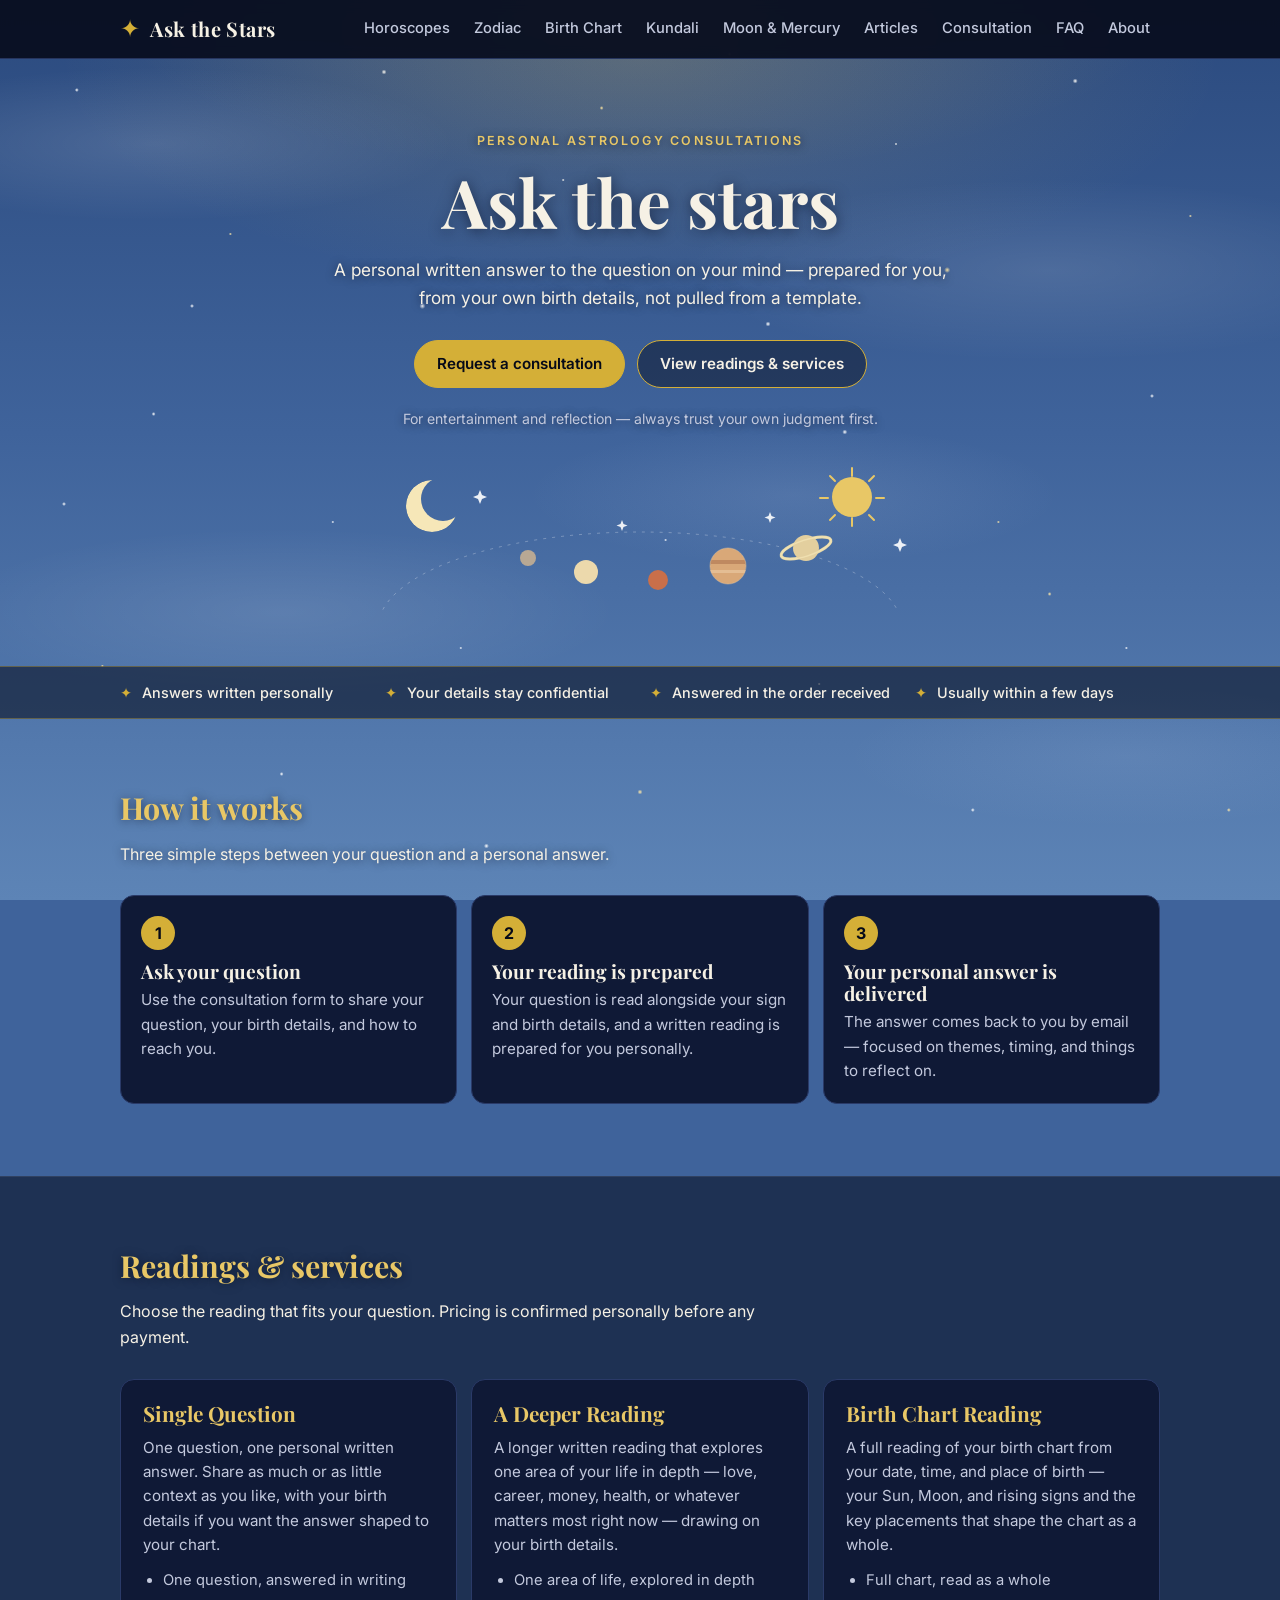
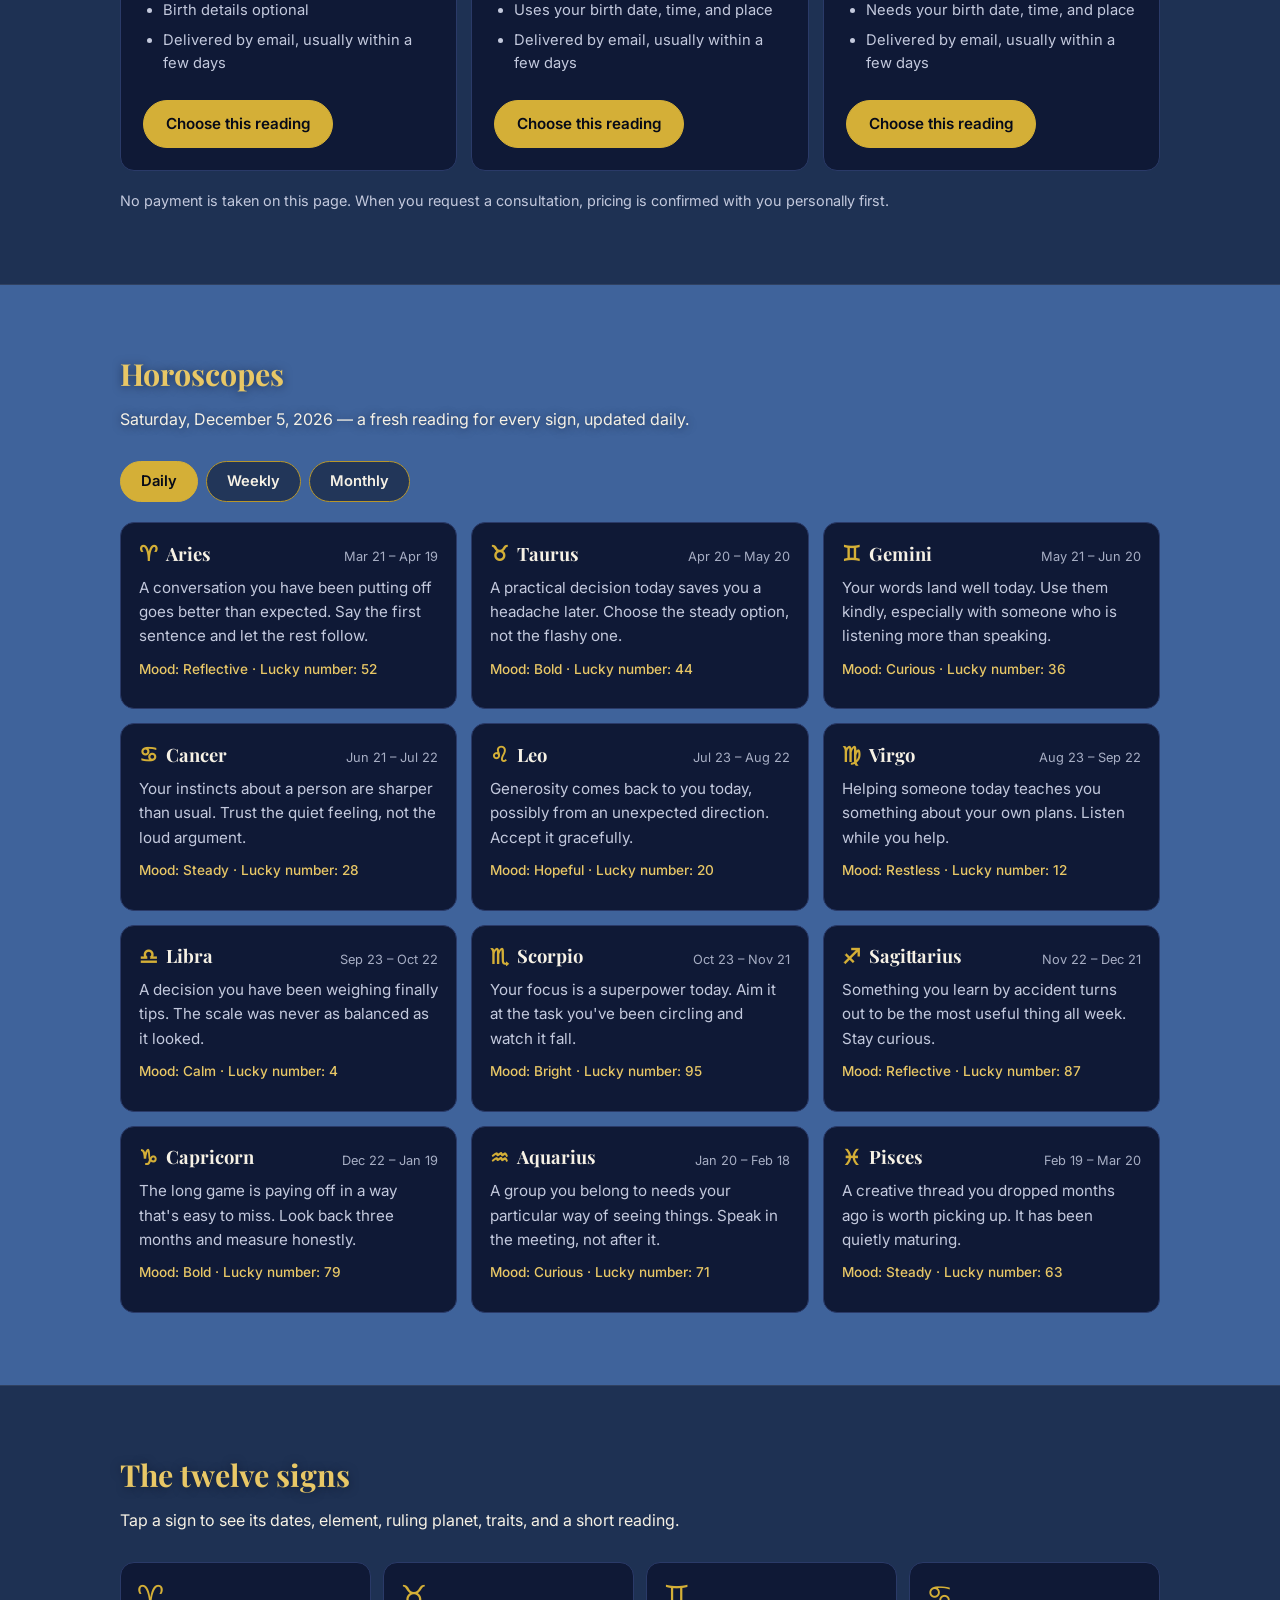
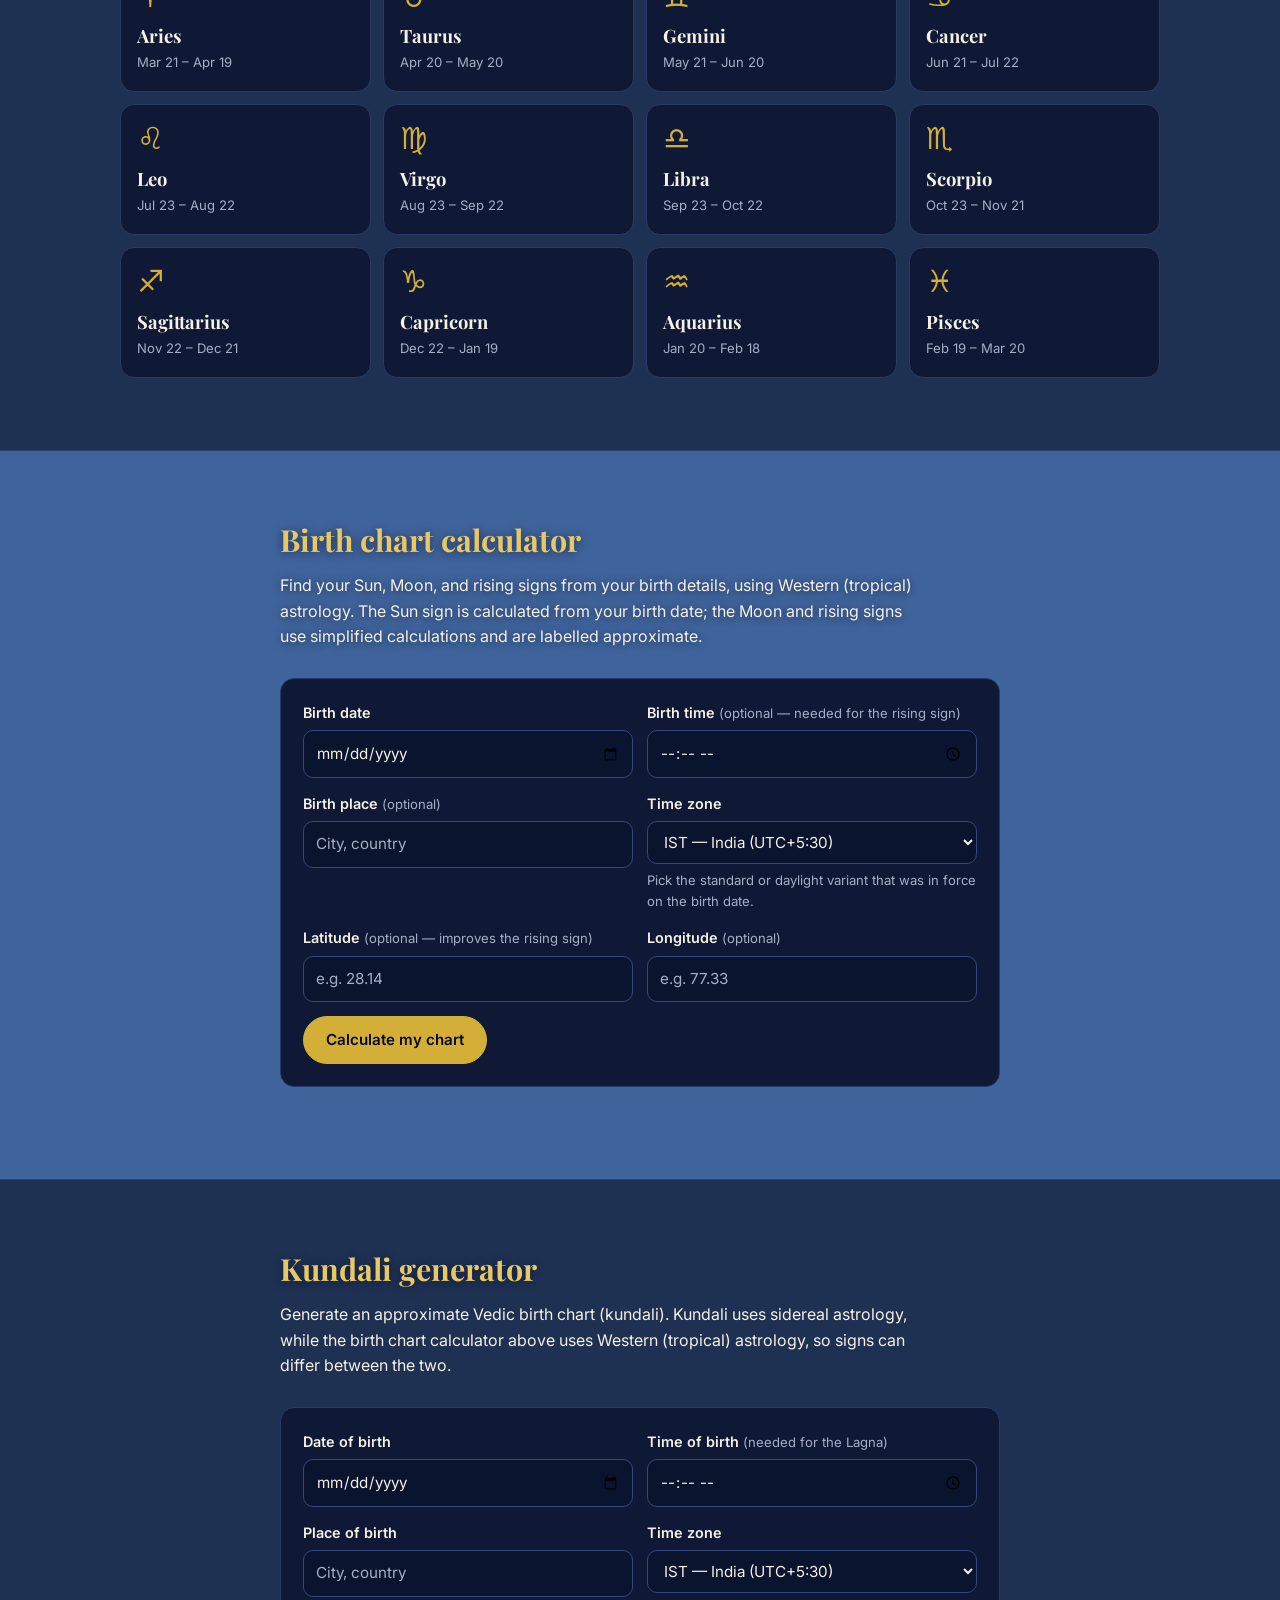
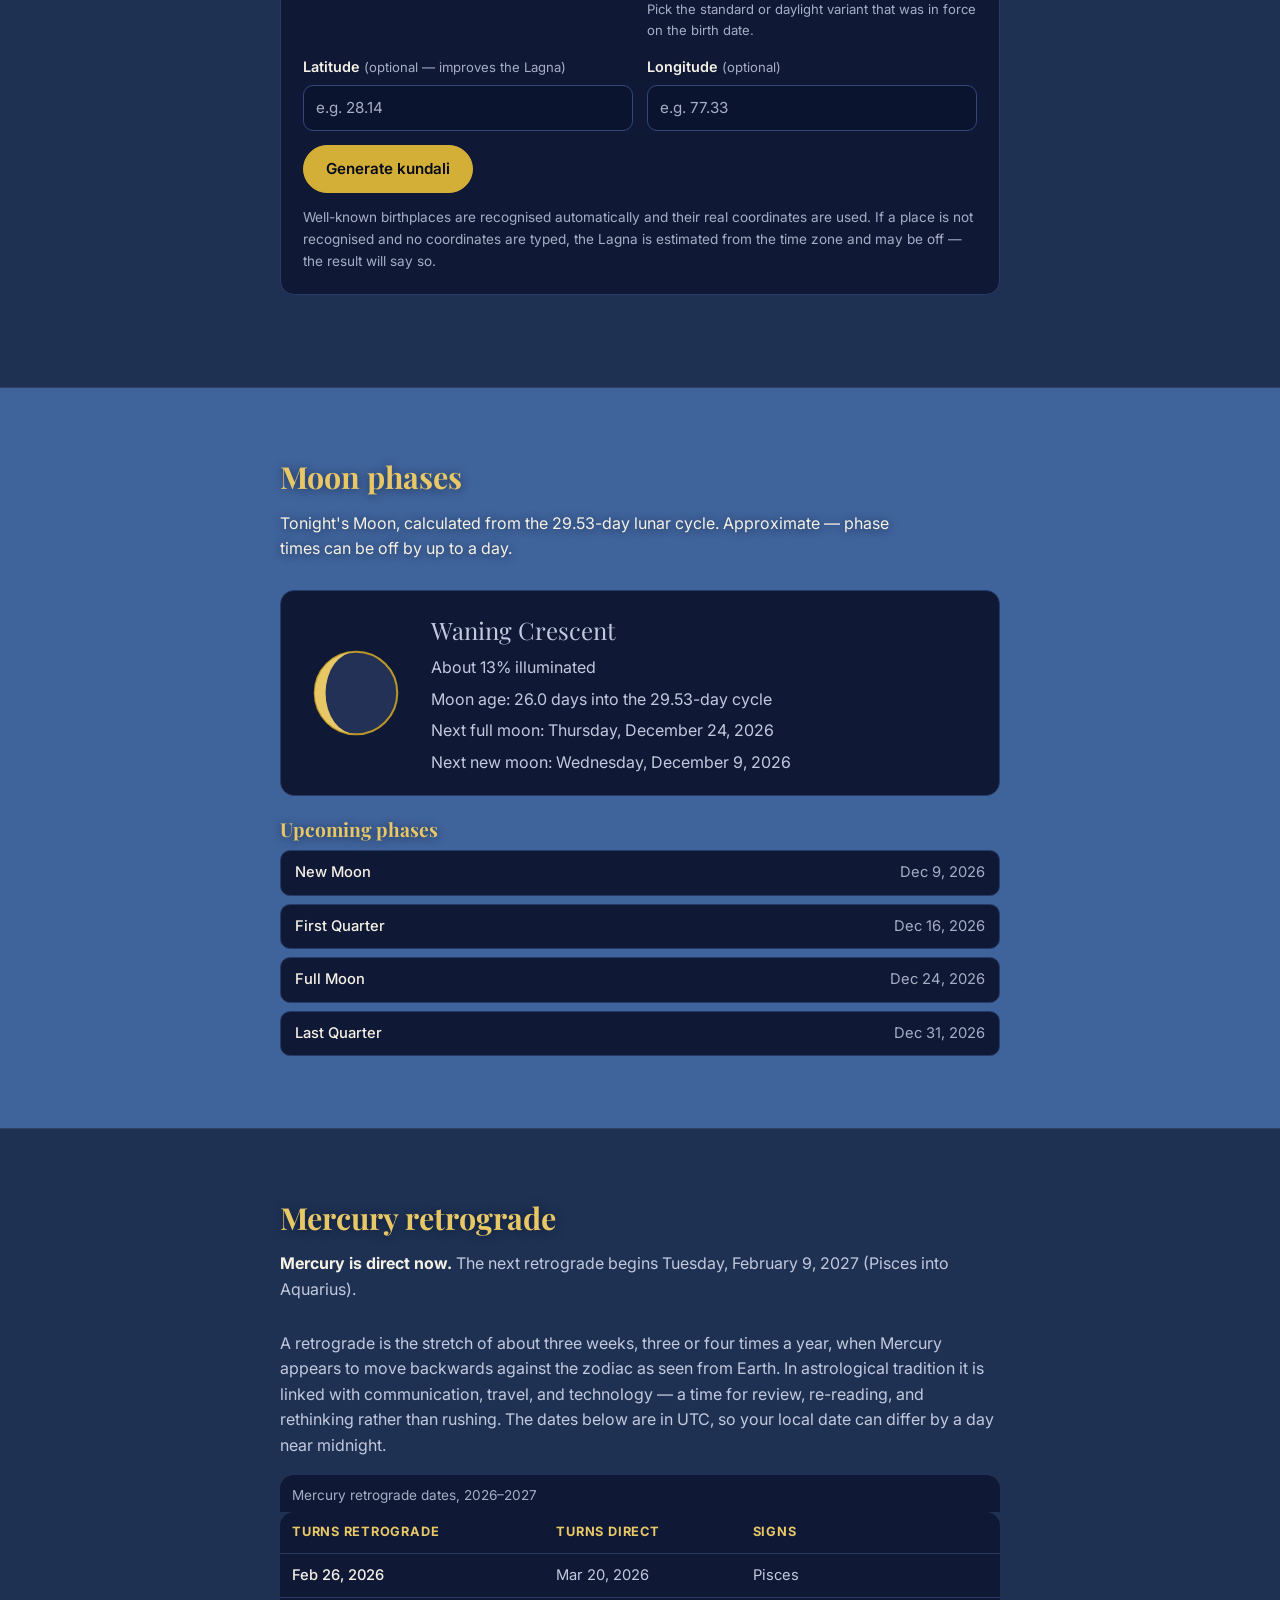
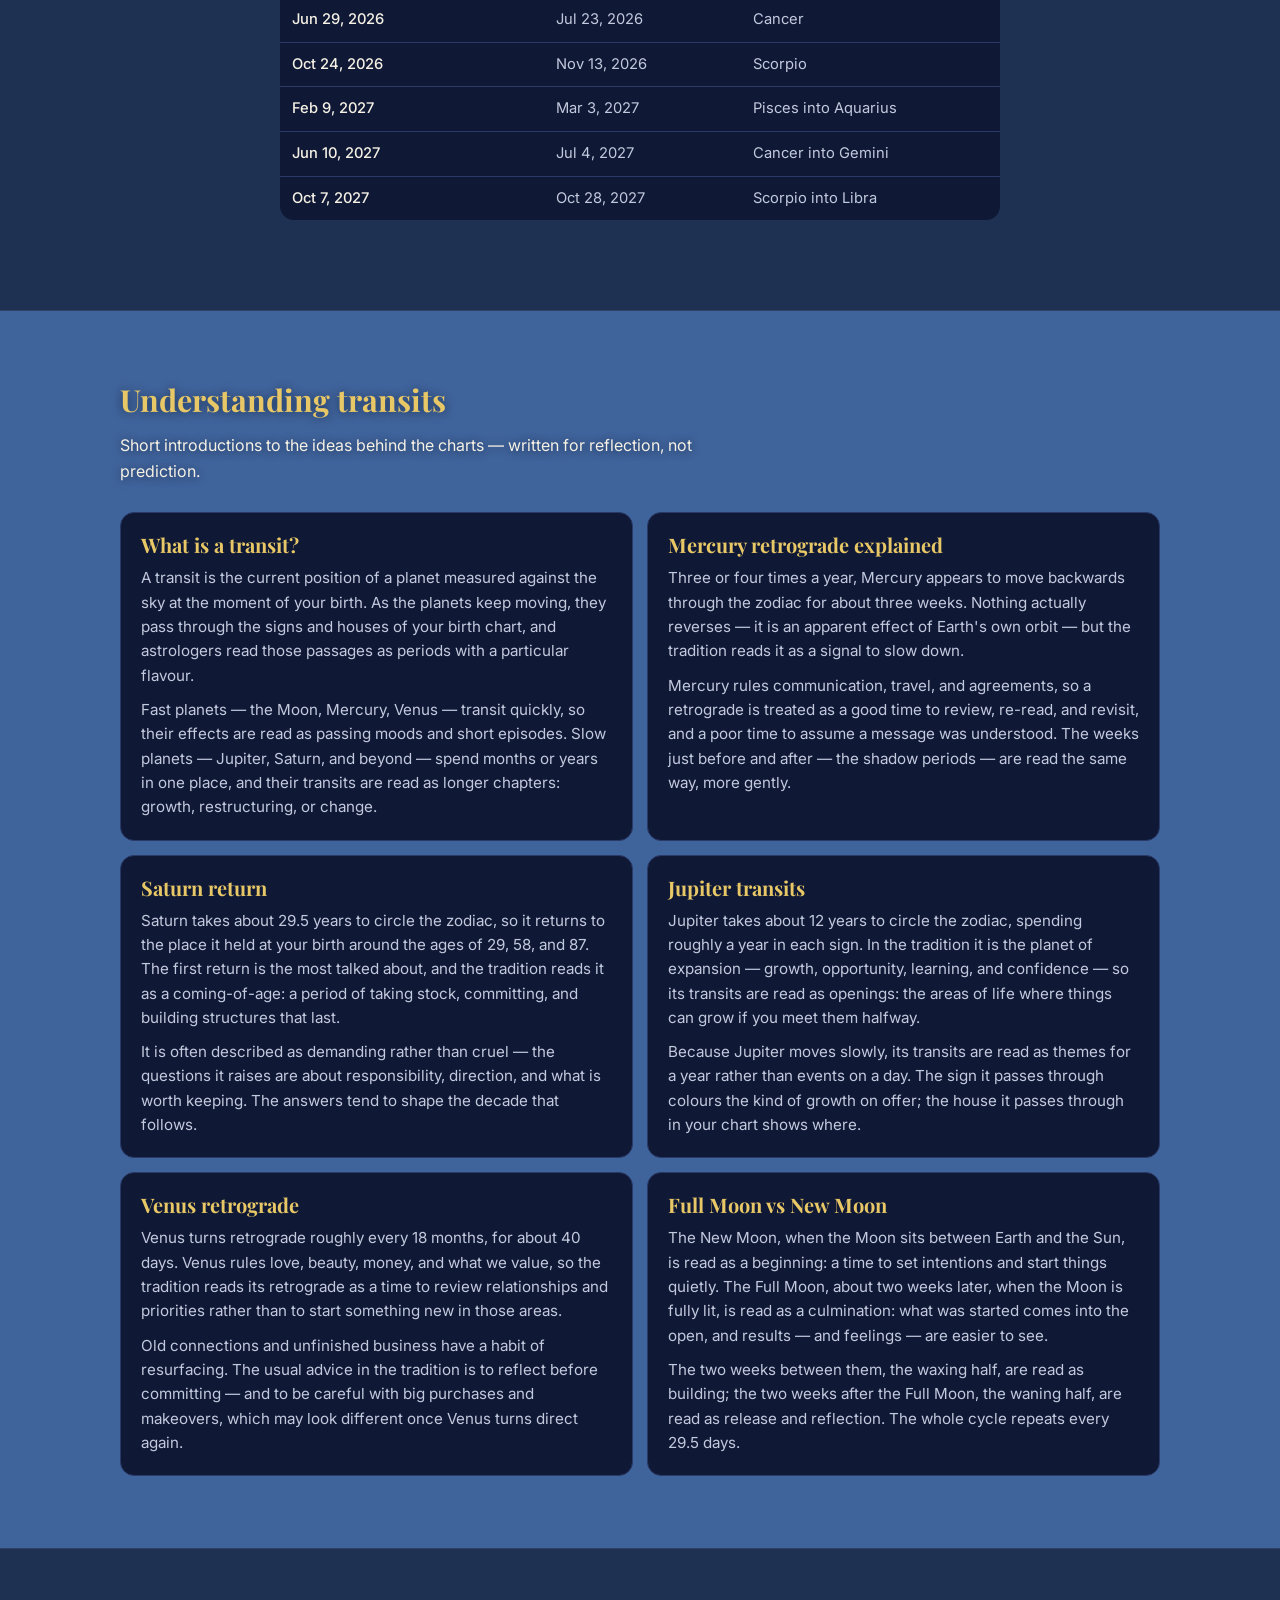
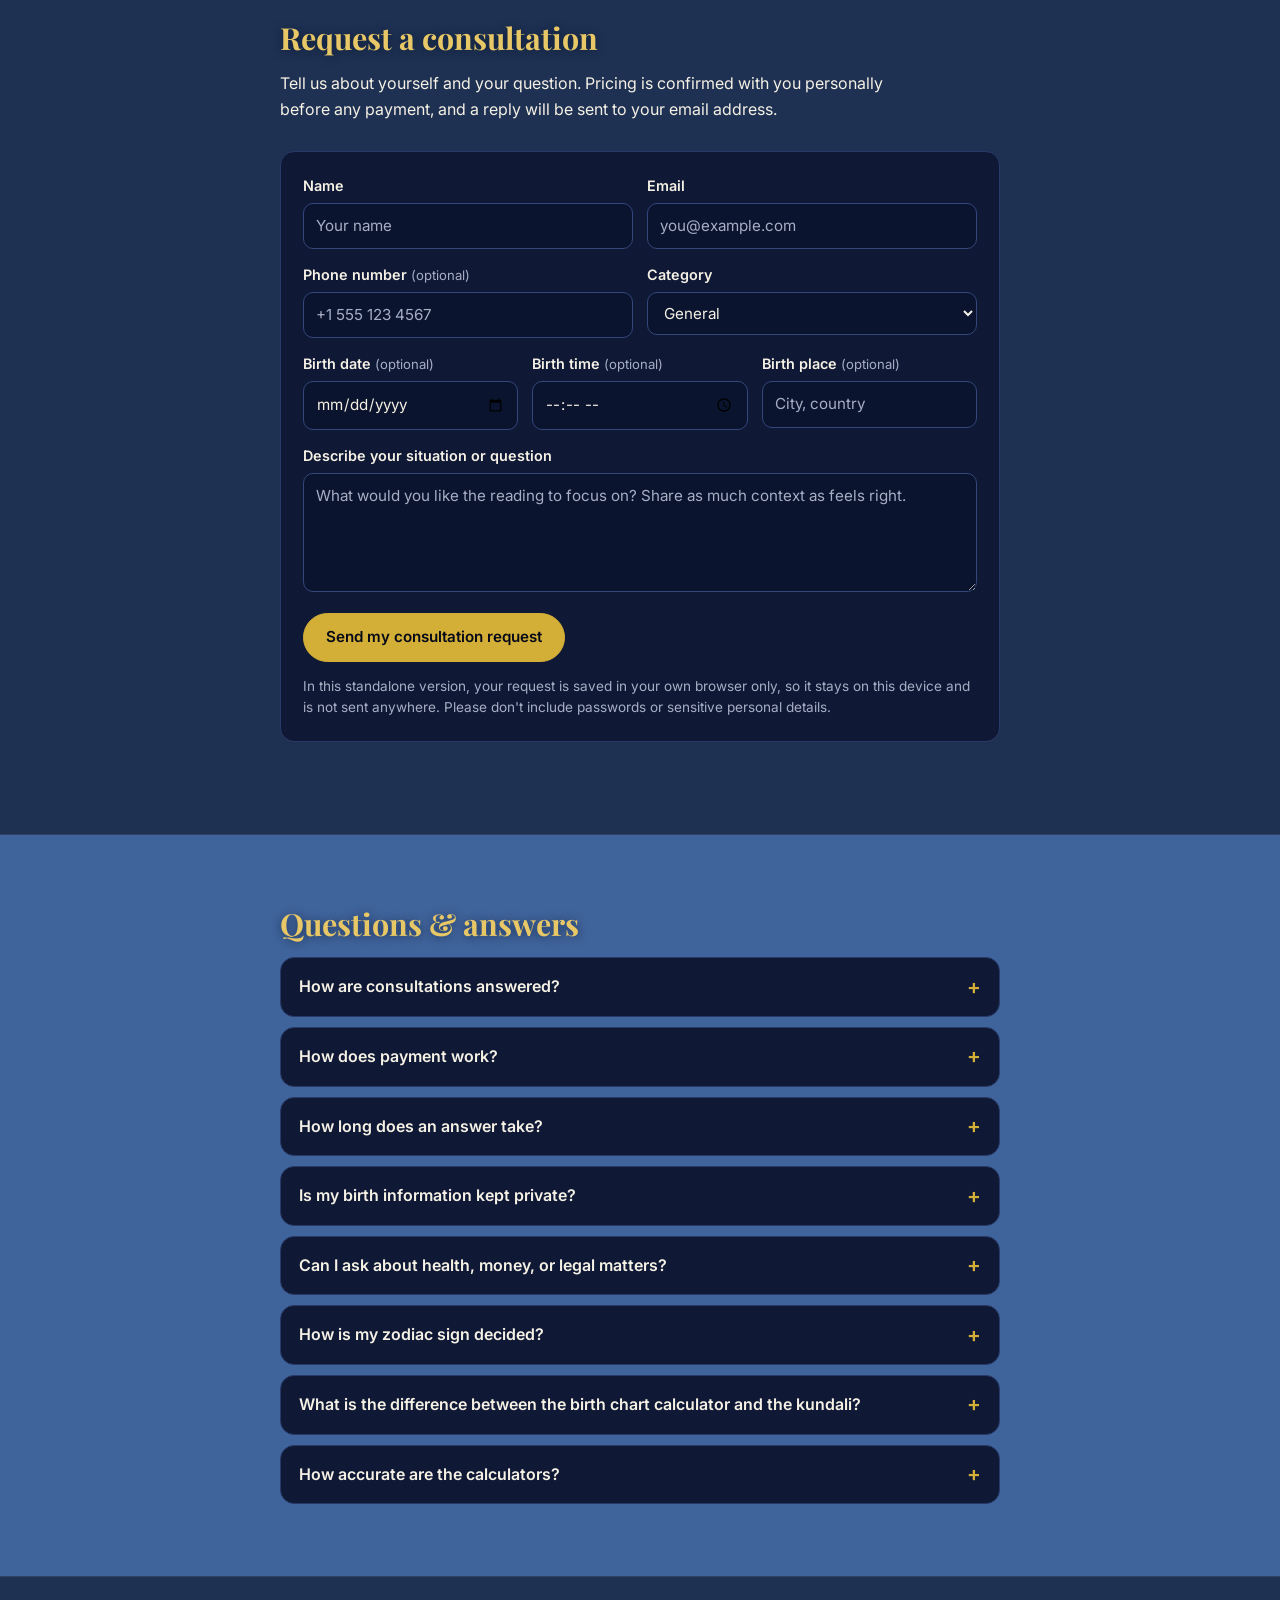
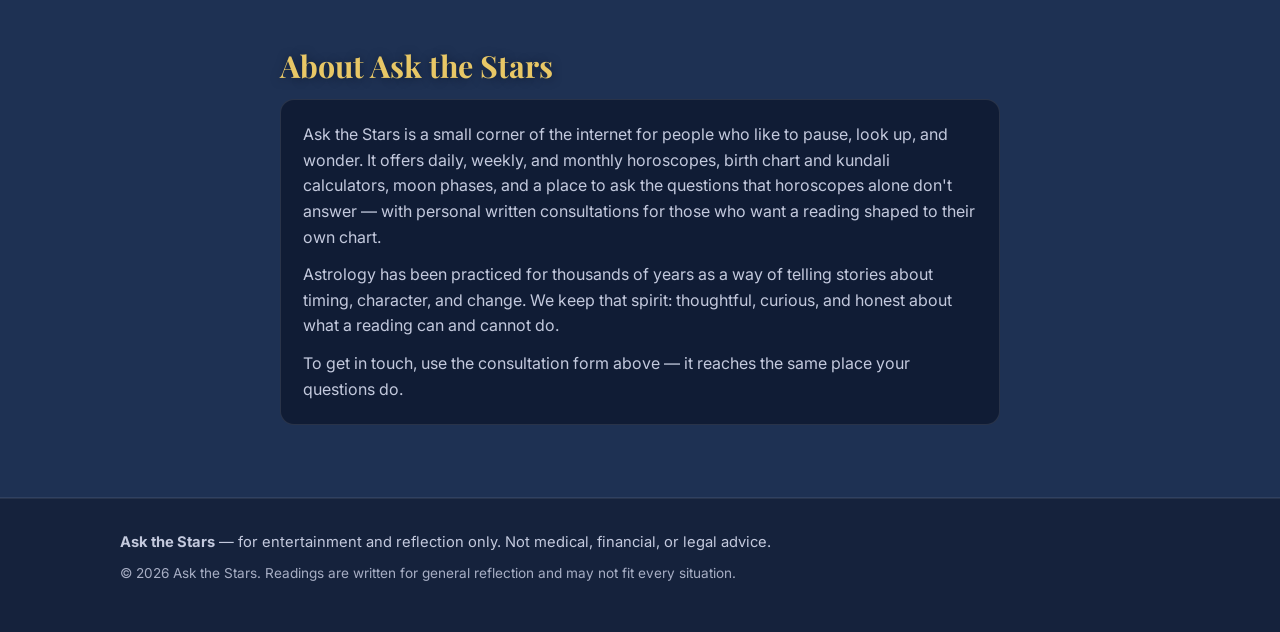
==== index.html @ 07bbab4f "Show planets and moon in the hero design" ====
<!DOCTYPE html>
<html lang="en">
<head>
  <meta charset="UTF-8" />
  <meta name="viewport" content="width=device-width, initial-scale=1.0" />
  <meta name="description" content="Ask the Stars — personal astrology consultations, daily, weekly and monthly horoscopes, birth chart and kundali calculators, moon phases, and Mercury retrograde dates." />
  <title>Ask the Stars — Personal Astrology Consultations &amp; Horoscopes</title>
  <link rel="preconnect" href="https://fonts.googleapis.com" />
  <link rel="preconnect" href="https://fonts.gstatic.com" crossorigin />
  <link href="https://fonts.googleapis.com/css2?family=Playfair+Display:wght@600;700&family=Inter:wght@400;500;600&display=swap" rel="stylesheet" />
  <link rel="stylesheet" href="styles.css" />
</head>
<body>
  <a class="skip-link" href="#main">Skip to content</a>

  <header class="site-header">
    <div class="container header-inner">
      <a class="brand" href="#top" aria-label="Ask the Stars home">
        <span class="brand-mark" aria-hidden="true">&#10022;</span>
        <span class="brand-name">Ask the Stars</span>
      </a>
      <nav class="site-nav" aria-label="Main navigation">
        <a href="#horoscope">Horoscopes</a>
        <a href="#zodiac">Zodiac</a>
        <a href="#calculator">Birth Chart</a>
        <a href="#kundali">Kundali</a>
        <a href="#moon">Moon &amp; Mercury</a>
        <a href="#articles">Articles</a>
        <a href="#ask">Consultation</a>
        <a href="#faq">FAQ</a>
        <a href="#about">About</a>
      </nav>
    </div>
  </header>

  <main id="main">
    <!-- Hero -->
    <section class="hero" id="top">
      <div class="container hero-inner">
        <p class="hero-eyebrow">Personal astrology consultations</p>
        <h1>Ask the stars</h1>
        <p class="hero-lede">
          A personal written answer to the question on your mind — prepared for
          you, from your own birth details, not pulled from a template.
        </p>
        <div class="hero-actions">
          <a class="button button-gold" href="#ask">Request a consultation</a>
          <a class="button button-outline" href="#services">View readings &amp; services</a>
        </div>
        <p class="hero-note">For entertainment and reflection — always trust your own judgment first.</p>
        <svg class="celestial-art" viewBox="0 0 560 150" aria-hidden="true" focusable="false">
          <defs>
            <mask id="moon-mask">
              <circle cx="72" cy="46" r="26" fill="#ffffff" />
              <circle cx="83" cy="39" r="22" fill="#000000" />
            </mask>
            <clipPath id="jup-clip">
              <circle cx="368" cy="106" r="18" />
            </clipPath>
          </defs>
          <ellipse cx="280" cy="168" rx="262" ry="96" fill="none" stroke="rgba(255,255,255,0.28)" stroke-width="1" stroke-dasharray="3 6" />
          <circle cx="72" cy="46" r="26" fill="#f6e7b8" mask="url(#moon-mask)" />
          <g stroke="#e8c766" stroke-width="2" stroke-linecap="round">
            <line x1="492" y1="8" x2="492" y2="16" />
            <line x1="492" y1="58" x2="492" y2="66" />
            <line x1="460" y1="38" x2="468" y2="38" />
            <line x1="516" y1="38" x2="524" y2="38" />
            <line x1="470" y1="16" x2="475" y2="21" />
            <line x1="509" y1="55" x2="514" y2="60" />
            <line x1="514" y1="16" x2="509" y2="21" />
            <line x1="475" y1="55" x2="470" y2="60" />
          </g>
          <circle cx="492" cy="37" r="20" fill="#e8c766" />
          <circle cx="168" cy="98" r="8" fill="#b8a894" />
          <circle cx="226" cy="112" r="12" fill="#ecd9ac" />
          <circle cx="298" cy="120" r="10" fill="#c96f4a" />
          <g clip-path="url(#jup-clip)">
            <circle cx="368" cy="106" r="18" fill="#d9a878" />
            <rect x="350" y="100" width="36" height="4" fill="#b9835a" opacity="0.8" />
            <rect x="350" y="110" width="36" height="3" fill="#e8c49a" opacity="0.8" />
          </g>
          <circle cx="368" cy="106" r="18" fill="none" stroke="#e8c49a" stroke-width="1" opacity="0.5" />
          <ellipse cx="446" cy="88" rx="26" ry="8" fill="none" stroke="#e8d9a8" stroke-width="3" transform="rotate(-18 446 88)" />
          <circle cx="446" cy="88" r="13" fill="#e3cf9e" />
          <ellipse cx="446" cy="88" rx="26" ry="8" fill="none" stroke="#f6e7b8" stroke-width="1.5" transform="rotate(-18 446 88)" opacity="0.7" />
          <g fill="#ffffff" opacity="0.9">
            <path d="M120 30 l2 5 5 2 -5 2 -2 5 -2 -5 -5 -2 5 -2 z" />
            <path d="M262 60 l1.5 4 4 1.5 -4 1.5 -1.5 4 -1.5 -4 -4 -1.5 4 -1.5 z" />
            <path d="M410 52 l1.5 4 4 1.5 -4 1.5 -1.5 4 -1.5 -4 -4 -1.5 4 -1.5 z" />
            <path d="M540 78 l2 5 5 2 -5 2 -2 5 -2 -5 -5 -2 5 -2 z" />
          </g>
        </svg>
      </div>
    </section>

    <!-- Trust strip -->
    <div class="trust-strip">
      <div class="container trust-strip-inner">
        <p><span class="trust-icon" aria-hidden="true">&#10022;</span> Answers written personally</p>
        <p><span class="trust-icon" aria-hidden="true">&#10022;</span> Your details stay confidential</p>
        <p><span class="trust-icon" aria-hidden="true">&#10022;</span> Answered in the order received</p>
        <p><span class="trust-icon" aria-hidden="true">&#10022;</span> Usually within a few days</p>
      </div>
    </div>

    <!-- How it works -->
    <section class="section" id="how" aria-labelledby="how-heading">
      <div class="container">
        <h2 id="how-heading">How it works</h2>
        <p class="section-intro">Three simple steps between your question and a personal answer.</p>
        <ol class="steps">
          <li class="step-card">
            <span class="step-number" aria-hidden="true">1</span>
            <h3>Ask your question</h3>
            <p>Use the consultation form to share your question, your birth details, and how to reach you.</p>
          </li>
          <li class="step-card">
            <span class="step-number" aria-hidden="true">2</span>
            <h3>Your reading is prepared</h3>
            <p>Your question is read alongside your sign and birth details, and a written reading is prepared for you personally.</p>
          </li>
          <li class="step-card">
            <span class="step-number" aria-hidden="true">3</span>
            <h3>Your personal answer is delivered</h3>
            <p>The answer comes back to you by email — focused on themes, timing, and things to reflect on.</p>
          </li>
        </ol>
      </div>
    </section>

    <!-- Readings & services -->
    <section class="section section-alt" id="services" aria-labelledby="services-heading">
      <div class="container">
        <h2 id="services-heading">Readings &amp; services</h2>
        <p class="section-intro">Choose the reading that fits your question. Pricing is confirmed personally before any payment.</p>
        <div class="services-grid">
          <article class="service-card">
            <h3>Single Question</h3>
            <p>One question, one personal written answer. Share as much or as little context as you like, with your birth details if you want the answer shaped to your chart.</p>
            <ul>
              <li>One question, answered in writing</li>
              <li>Birth details optional</li>
              <li>Delivered by email, usually within a few days</li>
            </ul>
            <a class="button button-gold" href="#ask">Choose this reading</a>
          </article>
          <article class="service-card">
            <h3>A Deeper Reading</h3>
            <p>A longer written reading that explores one area of your life in depth — love, career, money, health, or whatever matters most right now — drawing on your birth details.</p>
            <ul>
              <li>One area of life, explored in depth</li>
              <li>Uses your birth date, time, and place</li>
              <li>Delivered by email, usually within a few days</li>
            </ul>
            <a class="button button-gold" href="#ask">Choose this reading</a>
          </article>
          <article class="service-card">
            <h3>Birth Chart Reading</h3>
            <p>A full reading of your birth chart from your date, time, and place of birth — your Sun, Moon, and rising signs and the key placements that shape the chart as a whole.</p>
            <ul>
              <li>Full chart, read as a whole</li>
              <li>Needs your birth date, time, and place</li>
              <li>Delivered by email, usually within a few days</li>
            </ul>
            <a class="button button-gold" href="#ask">Choose this reading</a>
          </article>
        </div>
        <p class="services-note">No payment is taken on this page. When you request a consultation, pricing is confirmed with you personally first.</p>
      </div>
    </section>

    <!-- Horoscopes -->
    <section class="section" id="horoscope" aria-labelledby="horoscope-heading">
      <div class="container">
        <h2 id="horoscope-heading">Horoscopes</h2>
        <p class="section-intro" id="horoscope-period-label">Today — a fresh reading for every sign, updated daily.</p>
        <div class="period-tabs" role="tablist" aria-label="Horoscope period">
          <button type="button" class="period-tab" role="tab" data-period="daily" aria-selected="true">Daily</button>
          <button type="button" class="period-tab" role="tab" data-period="weekly" aria-selected="false">Weekly</button>
          <button type="button" class="period-tab" role="tab" data-period="monthly" aria-selected="false">Monthly</button>
        </div>
        <div class="horoscope-grid" id="horoscope-grid">
          <!-- Rendered by app.js -->
        </div>
      </div>
    </section>

    <!-- Zodiac -->
    <section class="section section-alt" id="zodiac" aria-labelledby="zodiac-heading">
      <div class="container">
        <h2 id="zodiac-heading">The twelve signs</h2>
        <p class="section-intro">Tap a sign to see its dates, element, ruling planet, traits, and a short reading.</p>
        <div class="zodiac-grid" id="zodiac-grid">
          <!-- Rendered by app.js -->
        </div>
      </div>
    </section>

    <!-- Western birth chart calculator -->
    <section class="section" id="calculator" aria-labelledby="calculator-heading">
      <div class="container narrow">
        <h2 id="calculator-heading">Birth chart calculator</h2>
        <p class="section-intro">
          Find your Sun, Moon, and rising signs from your birth details, using
          Western (tropical) astrology. The Sun sign is calculated from your
          birth date; the Moon and rising signs use simplified calculations and
          are labelled approximate.
        </p>

        <form id="birth-chart-form" class="calc-form" novalidate>
          <div class="form-row">
            <div class="field">
              <label for="bc-date">Birth date</label>
              <input type="date" id="bc-date" name="birthdate" required />
              <p class="field-error" id="birth-chart-error" hidden>Please enter your birth date.</p>
            </div>
            <div class="field">
              <label for="bc-time">Birth time <span class="optional">(optional — needed for the rising sign)</span></label>
              <input type="time" id="bc-time" name="birthtime" />
            </div>
          </div>
          <div class="form-row">
            <div class="field">
              <label for="bc-place">Birth place <span class="optional">(optional)</span></label>
              <input type="text" id="bc-place" name="birthplace" autocomplete="off" placeholder="City, country" />
            </div>
            <div class="field">
              <label for="bc-timezone">Time zone</label>
              <select id="bc-timezone" name="timezone"></select>
              <p class="field-hint">Pick the standard or daylight variant that was in force on the birth date.</p>
            </div>
          </div>
          <div class="form-row">
            <div class="field">
              <label for="bc-lat">Latitude <span class="optional">(optional — improves the rising sign)</span></label>
              <input type="number" id="bc-lat" name="latitude" step="any" min="-90" max="90" placeholder="e.g. 28.14" />
            </div>
            <div class="field">
              <label for="bc-lon">Longitude <span class="optional">(optional)</span></label>
              <input type="number" id="bc-lon" name="longitude" step="any" min="-180" max="180" placeholder="e.g. 77.33" />
            </div>
          </div>
          <button class="button button-gold" type="submit">Calculate my chart</button>
        </form>

        <div id="birth-chart-result" hidden></div>
      </div>
    </section>

    <!-- Kundali generator -->
    <section class="section section-alt" id="kundali" aria-labelledby="kundali-heading">
      <div class="container narrow">
        <h2 id="kundali-heading">Kundali generator</h2>
        <p class="section-intro">
          Generate an approximate Vedic birth chart (kundali). Kundali uses
          sidereal astrology, while the birth chart calculator above uses
          Western (tropical) astrology, so signs can differ between the two.
        </p>

        <form id="kundali-form" class="calc-form" novalidate>
          <div class="form-row">
            <div class="field">
              <label for="kd-date">Date of birth</label>
              <input type="date" id="kd-date" name="birthdate" required />
              <p class="field-error" id="kundali-error" hidden>Please enter the date of birth.</p>
            </div>
            <div class="field">
              <label for="kd-time">Time of birth <span class="optional">(needed for the Lagna)</span></label>
              <input type="time" id="kd-time" name="birthtime" />
            </div>
          </div>
          <div class="form-row">
            <div class="field">
              <label for="kd-place">Place of birth</label>
              <input type="text" id="kd-place" name="birthplace" autocomplete="off" placeholder="City, country" />
            </div>
            <div class="field">
              <label for="kd-timezone">Time zone</label>
              <select id="kd-timezone" name="timezone"></select>
              <p class="field-hint">Pick the standard or daylight variant that was in force on the birth date.</p>
            </div>
          </div>
          <div class="form-row">
            <div class="field">
              <label for="kd-lat">Latitude <span class="optional">(optional — improves the Lagna)</span></label>
              <input type="number" id="kd-lat" name="latitude" step="any" min="-90" max="90" placeholder="e.g. 28.14" />
            </div>
            <div class="field">
              <label for="kd-lon">Longitude <span class="optional">(optional)</span></label>
              <input type="number" id="kd-lon" name="longitude" step="any" min="-180" max="180" placeholder="e.g. 77.33" />
            </div>
          </div>
          <button class="button button-gold" type="submit">Generate kundali</button>
          <p class="form-note">
            Well-known birthplaces are recognised automatically and their real
            coordinates are used. If a place is not recognised and no
            coordinates are typed, the Lagna is estimated from the time zone
            and may be off — the result will say so.
          </p>
        </form>

        <div id="kundali-result" hidden></div>
      </div>
    </section>

    <!-- Moon phases -->
    <section class="section" id="moon" aria-labelledby="moon-heading">
      <div class="container narrow">
        <h2 id="moon-heading">Moon phases</h2>
        <p class="section-intro">Tonight's Moon, calculated from the 29.53-day lunar cycle. Approximate — phase times can be off by up to a day.</p>
        <div class="moon-panel">
          <div class="moon-visual" id="moon-visual" aria-hidden="true"></div>
          <div class="moon-details">
            <p class="moon-phase-name" id="moon-phase-name">—</p>
            <p id="moon-illumination">—</p>
            <p id="moon-age">—</p>
            <p id="moon-next-full">—</p>
            <p id="moon-next-new">—</p>
          </div>
        </div>
        <h3>Upcoming phases</h3>
        <ul class="moon-upcoming" id="moon-upcoming"></ul>
      </div>
    </section>

    <!-- Mercury retrograde -->
    <section class="section section-alt" id="mercury" aria-labelledby="mercury-heading">
      <div class="container narrow">
        <h2 id="mercury-heading">Mercury retrograde</h2>
        <p class="section-intro" id="mercury-status">Checking Mercury's current status…</p>
        <p>
          A retrograde is the stretch of about three weeks, three or four times
          a year, when Mercury appears to move backwards against the zodiac as
          seen from Earth. In astrological tradition it is linked with
          communication, travel, and technology — a time for review, re-reading,
          and rethinking rather than rushing. The dates below are in UTC, so
          your local date can differ by a day near midnight.
        </p>
        <div class="table-scroll">
          <table class="chart-table">
            <caption>Mercury retrograde dates, 2026–2027</caption>
            <thead><tr><th>Turns retrograde</th><th>Turns direct</th><th>Signs</th></tr></thead>
            <tbody id="mercury-table-body"></tbody>
          </table>
        </div>
      </div>
    </section>

    <!-- Transit articles -->
    <section class="section" id="articles" aria-labelledby="articles-heading">
      <div class="container">
        <h2 id="articles-heading">Understanding transits</h2>
        <p class="section-intro">Short introductions to the ideas behind the charts — written for reflection, not prediction.</p>
        <div class="articles-grid">
          <article class="article-card">
            <h3>What is a transit?</h3>
            <p>A transit is the current position of a planet measured against the sky at the moment of your birth. As the planets keep moving, they pass through the signs and houses of your birth chart, and astrologers read those passages as periods with a particular flavour.</p>
            <p>Fast planets — the Moon, Mercury, Venus — transit quickly, so their effects are read as passing moods and short episodes. Slow planets — Jupiter, Saturn, and beyond — spend months or years in one place, and their transits are read as longer chapters: growth, restructuring, or change.</p>
          </article>
          <article class="article-card">
            <h3>Mercury retrograde explained</h3>
            <p>Three or four times a year, Mercury appears to move backwards through the zodiac for about three weeks. Nothing actually reverses — it is an apparent effect of Earth's own orbit — but the tradition reads it as a signal to slow down.</p>
            <p>Mercury rules communication, travel, and agreements, so a retrograde is treated as a good time to review, re-read, and revisit, and a poor time to assume a message was understood. The weeks just before and after — the shadow periods — are read the same way, more gently.</p>
          </article>
          <article class="article-card">
            <h3>Saturn return</h3>
            <p>Saturn takes about 29.5 years to circle the zodiac, so it returns to the place it held at your birth around the ages of 29, 58, and 87. The first return is the most talked about, and the tradition reads it as a coming-of-age: a period of taking stock, committing, and building structures that last.</p>
            <p>It is often described as demanding rather than cruel — the questions it raises are about responsibility, direction, and what is worth keeping. The answers tend to shape the decade that follows.</p>
          </article>
          <article class="article-card">
            <h3>Jupiter transits</h3>
            <p>Jupiter takes about 12 years to circle the zodiac, spending roughly a year in each sign. In the tradition it is the planet of expansion — growth, opportunity, learning, and confidence — so its transits are read as openings: the areas of life where things can grow if you meet them halfway.</p>
            <p>Because Jupiter moves slowly, its transits are read as themes for a year rather than events on a day. The sign it passes through colours the kind of growth on offer; the house it passes through in your chart shows where.</p>
          </article>
          <article class="article-card">
            <h3>Venus retrograde</h3>
            <p>Venus turns retrograde roughly every 18 months, for about 40 days. Venus rules love, beauty, money, and what we value, so the tradition reads its retrograde as a time to review relationships and priorities rather than to start something new in those areas.</p>
            <p>Old connections and unfinished business have a habit of resurfacing. The usual advice in the tradition is to reflect before committing — and to be careful with big purchases and makeovers, which may look different once Venus turns direct again.</p>
          </article>
          <article class="article-card">
            <h3>Full Moon vs New Moon</h3>
            <p>The New Moon, when the Moon sits between Earth and the Sun, is read as a beginning: a time to set intentions and start things quietly. The Full Moon, about two weeks later, when the Moon is fully lit, is read as a culmination: what was started comes into the open, and results — and feelings — are easier to see.</p>
            <p>The two weeks between them, the waxing half, are read as building; the two weeks after the Full Moon, the waning half, are read as release and reflection. The whole cycle repeats every 29.5 days.</p>
          </article>
        </div>
      </div>
    </section>

    <!-- Request a consultation -->
    <section class="section section-alt" id="ask" aria-labelledby="ask-heading">
      <div class="container narrow">
        <h2 id="ask-heading">Request a consultation</h2>
        <p class="section-intro">
          Tell us about yourself and your question. Pricing is confirmed with
          you personally before any payment, and a reply will be sent to your
          email address.
        </p>

        <form id="question-form" novalidate>
          <div class="form-row">
            <div class="field">
              <label for="q-name">Name</label>
              <input type="text" id="q-name" name="name" autocomplete="name" placeholder="Your name" required />
              <p class="field-error" id="name-error" hidden>Please enter your name.</p>
            </div>
            <div class="field">
              <label for="q-email">Email</label>
              <input type="email" id="q-email" name="email" autocomplete="email" placeholder="you@example.com" required />
              <p class="field-error" id="email-error" hidden>Please enter a valid email address.</p>
            </div>
          </div>

          <div class="form-row">
            <div class="field">
              <label for="q-phone">Phone number <span class="optional">(optional)</span></label>
              <input type="tel" id="q-phone" name="phone" autocomplete="tel" placeholder="+1 555 123 4567" />
              <p class="field-error" id="phone-error" hidden>Please enter a valid phone number (digits, spaces, + and dashes only).</p>
            </div>
            <div class="field">
              <label for="q-category">Category</label>
              <select id="q-category" name="category">
                <option value="general" selected>General</option>
                <option value="love">Love</option>
                <option value="career">Career</option>
                <option value="money">Money</option>
                <option value="health">Health</option>
              </select>
            </div>
          </div>

          <div class="form-row">
            <div class="field">
              <label for="q-birthdate">Birth date <span class="optional">(optional)</span></label>
              <input type="date" id="q-birthdate" name="birthdate" />
            </div>
            <div class="field">
              <label for="q-birthtime">Birth time <span class="optional">(optional)</span></label>
              <input type="time" id="q-birthtime" name="birthtime" />
            </div>
            <div class="field">
              <label for="q-birthplace">Birth place <span class="optional">(optional)</span></label>
              <input type="text" id="q-birthplace" name="birthplace" autocomplete="off" placeholder="City, country" />
            </div>
          </div>

          <div class="field">
            <label for="q-question">Describe your situation or question</label>
            <textarea id="q-question" name="question" rows="4" required
              placeholder="What would you like the reading to focus on? Share as much context as feels right."></textarea>
            <p class="field-error" id="question-error" hidden>Please describe your situation or question.</p>
          </div>

          <button class="button button-gold" type="submit">Send my consultation request</button>
          <p class="form-note">
            In this standalone version, your request is saved in your own browser only,
            so it stays on this device and is not sent anywhere. Please don't include
            passwords or sensitive personal details.
          </p>
        </form>

        <div class="confirmation" id="confirmation" hidden role="status">
          <p><strong>Your consultation request has been received.</strong> <span id="confirmation-ref"></span></p>
          <p>A reply will be sent to <span id="confirmation-email"></span> — pricing is confirmed with you personally first, and answers usually arrive within a few days.</p>
        </div>

        <div class="my-questions" id="my-questions" hidden>
          <h3>Your questions on this device</h3>
          <ul id="my-questions-list"></ul>
          <button class="button button-text" type="button" id="clear-questions">Clear my saved questions</button>
        </div>
      </div>
    </section>

    <!-- FAQ -->
    <section class="section" id="faq" aria-labelledby="faq-heading">
      <div class="container narrow">
        <h2 id="faq-heading">Questions &amp; answers</h2>
        <div class="faq-list">
          <details class="faq-item">
            <summary>How are consultations answered?</summary>
            <p>
              Each request is read alongside the asker's sign and birth details, when shared,
              and answered with a short written reading. Answers focus on themes, timing,
              and things to reflect on — not predictions set in stone.
            </p>
          </details>
          <details class="faq-item">
            <summary>How does payment work?</summary>
            <p>
              Pricing is confirmed with you personally before any payment. No payment is
              taken on this page — when you request a consultation, you will hear back
              with the price for the reading you chose before anything is charged.
            </p>
          </details>
          <details class="faq-item">
            <summary>How long does an answer take?</summary>
            <p>
              Requests are answered in the order they arrive, usually within a few days.
              Complex questions may take a little longer.
            </p>
          </details>
          <details class="faq-item">
            <summary>Is my birth information kept private?</summary>
            <p>
              In this standalone version, anything you enter stays in your own browser on
              your own device — it is not sent to a server. Only share what you're
              comfortable sharing.
            </p>
          </details>
          <details class="faq-item">
            <summary>Can I ask about health, money, or legal matters?</summary>
            <p>
              You can ask, but readings here are for entertainment and reflection only.
              They are not medical, financial, or legal advice. For decisions in those
              areas, please speak to a qualified professional.
            </p>
          </details>
          <details class="faq-item">
            <summary>How is my zodiac sign decided?</summary>
            <p>
              By your date of birth, using the tropical zodiac — the system most Western
              horoscopes use. If you were born near a sign changeover, your birth time
              and place can pin it down more precisely.
            </p>
          </details>
          <details class="faq-item">
            <summary>What is the difference between the birth chart calculator and the kundali?</summary>
            <p>
              The birth chart calculator uses Western (tropical) astrology, and the
              kundali uses Vedic (sidereal) astrology. The two systems measure the
              zodiac from different starting points, so the same birth details can give
              different signs in each. Both are offered here, and both are approximate.
            </p>
          </details>
          <details class="faq-item">
            <summary>How accurate are the calculators?</summary>
            <p>
              They use simplified astronomical calculations, so results are approximate
              and labelled as such. Bodies near a sign or nakshatra boundary can flip
              to the neighbouring sign. A professional reading uses precise ephemeris
              data and your exact birth time.
            </p>
          </details>
        </div>
      </div>
    </section>

    <!-- About -->
    <section class="section section-alt" id="about" aria-labelledby="about-heading">
      <div class="container narrow">
        <h2 id="about-heading">About Ask the Stars</h2>
        <div class="about-panel">
          <p>
            Ask the Stars is a small corner of the internet for people who like to
            pause, look up, and wonder. It offers daily, weekly, and monthly
            horoscopes, birth chart and kundali calculators, moon phases, and a
            place to ask the questions that horoscopes alone don't answer — with
            personal written consultations for those who want a reading shaped
            to their own chart.
          </p>
          <p>
            Astrology has been practiced for thousands of years as a way of
            telling stories about timing, character, and change. We keep that
            spirit: thoughtful, curious, and honest about what a reading can and
            cannot do.
          </p>
          <p>
            To get in touch, use the consultation form above — it reaches the
            same place your questions do.
          </p>
        </div>
      </div>
    </section>
  </main>

  <!-- Sign detail dialog -->
  <div class="dialog-backdrop" id="sign-dialog-backdrop" hidden>
    <div class="dialog" role="dialog" aria-modal="true" aria-labelledby="dialog-sign-name" id="sign-dialog">
      <button class="dialog-close" type="button" id="dialog-close" aria-label="Close">&times;</button>
      <p class="dialog-glyph" id="dialog-sign-glyph" aria-hidden="true"></p>
      <h3 id="dialog-sign-name"></h3>
      <p class="dialog-dates" id="dialog-sign-dates"></p>
      <dl class="dialog-facts">
        <div>
          <dt>Element</dt>
          <dd id="dialog-sign-element"></dd>
        </div>
        <div>
          <dt>Ruling planet</dt>
          <dd id="dialog-sign-ruler"></dd>
        </div>
        <div>
          <dt>Traits</dt>
          <dd id="dialog-sign-traits"></dd>
        </div>
      </dl>
      <p class="dialog-reading" id="dialog-sign-reading"></p>
    </div>
  </div>

  <footer class="site-footer">
    <div class="container">
      <p><strong>Ask the Stars</strong> — for entertainment and reflection only. Not medical, financial, or legal advice.</p>
      <p class="footer-small">&copy; <span id="footer-year">2026</span> Ask the Stars. Readings are written for general reflection and may not fit every situation.</p>
    </div>
  </footer>

  <script src="app.js"></script>
</body>
</html>
---- styles.css ----
/* Ask the Stars — lighter night-sky theme: sky-blue gradient, stars and
   soft clouds across the whole page (CSS only), with gold accents.
   Content sits on solid dark surfaces so text stays readable. */

:root {
  --navy-950: #060a18;
  --navy-900: #0a1128;
  --navy-800: #101a3a;
  --navy-700: #1a2547;
  --navy-600: #26355f;
  --gold-400: #e8c766;
  --gold-500: #d4af37;
  --gold-600: #b8962a;
  --cream: #f6f1e5;
  --muted: #c3c9dd;
  --muted-dark: #a7aec4;
  --card: #0f1936;
  --card-border: #2a3a68;
  --wash: rgba(8, 14, 32, 0.58);
  --radius: 14px;
  --font-display: "Playfair Display", Georgia, "Times New Roman", serif;
  --font-body: "Inter", system-ui, -apple-system, "Segoe UI", sans-serif;
}

*,
*::before,
*::after {
  box-sizing: border-box;
}

html {
  scroll-behavior: smooth;
}

body {
  margin: 0;
  color: var(--cream);
  font-family: var(--font-body);
  font-size: 16px;
  line-height: 1.6;
  background-color: #3f639b;
  background-image:
    /* stars */
    radial-gradient(2px 2px at 6% 10%, #ffffff, transparent),
    radial-gradient(1.5px 1.5px at 18% 26%, #ffe9a8, transparent),
    radial-gradient(2.5px 2.5px at 30% 8%, #ffffff, transparent),
    radial-gradient(1.5px 1.5px at 44% 20%, #ffffff, transparent),
    radial-gradient(2px 2px at 57% 6%, #ffe9a8, transparent),
    radial-gradient(1.5px 1.5px at 70% 16%, #ffffff, transparent),
    radial-gradient(2.5px 2.5px at 84% 9%, #ffffff, transparent),
    radial-gradient(1.5px 1.5px at 93% 24%, #ffe9a8, transparent),
    radial-gradient(2px 2px at 12% 46%, #ffffff, transparent),
    radial-gradient(1.5px 1.5px at 26% 58%, #ffffff, transparent),
    radial-gradient(2px 2px at 40% 42%, #ffe9a8, transparent),
    radial-gradient(1.5px 1.5px at 52% 60%, #ffffff, transparent),
    radial-gradient(2.5px 2.5px at 66% 48%, #ffffff, transparent),
    radial-gradient(1.5px 1.5px at 78% 58%, #ffe9a8, transparent),
    radial-gradient(2px 2px at 90% 44%, #ffffff, transparent),
    radial-gradient(1.5px 1.5px at 8% 74%, #ffe9a8, transparent),
    radial-gradient(2px 2px at 22% 86%, #ffffff, transparent),
    radial-gradient(1.5px 1.5px at 36% 72%, #ffffff, transparent),
    radial-gradient(2.5px 2.5px at 50% 88%, #ffe9a8, transparent),
    radial-gradient(1.5px 1.5px at 64% 76%, #ffffff, transparent),
    radial-gradient(2px 2px at 76% 90%, #ffffff, transparent),
    radial-gradient(1.5px 1.5px at 88% 72%, #ffffff, transparent),
    radial-gradient(2px 2px at 96% 90%, #ffe9a8, transparent),
    radial-gradient(3px 3px at 33% 34%, rgba(255, 255, 255, 0.95), transparent),
    radial-gradient(3px 3px at 74% 30%, rgba(255, 233, 168, 0.95), transparent),
    radial-gradient(2px 2px at 15% 34%, #ffffff, transparent),
    radial-gradient(2px 2px at 47% 12%, #ffe9a8, transparent),
    radial-gradient(2.5px 2.5px at 60% 36%, #ffffff, transparent),
    radial-gradient(2px 2px at 82% 66%, #ffe9a8, transparent),
    radial-gradient(2px 2px at 5% 56%, #ffffff, transparent),
    radial-gradient(2.5px 2.5px at 38% 94%, #ffffff, transparent),
    /* soft moonlight glow */
    radial-gradient(ellipse 60% 28% at 50% 0%, rgba(232, 199, 102, 0.14), transparent 70%),
    /* soft clouds */
    radial-gradient(ellipse 430px 110px at 12% 16%, rgba(255, 255, 255, 0.13), transparent 70%),
    radial-gradient(ellipse 520px 130px at 82% 30%, rgba(255, 255, 255, 0.11), transparent 70%),
    radial-gradient(ellipse 380px 100px at 62% 55%, rgba(190, 208, 236, 0.12), transparent 70%),
    radial-gradient(ellipse 480px 120px at 22% 68%, rgba(255, 255, 255, 0.10), transparent 70%),
    radial-gradient(ellipse 400px 100px at 88% 84%, rgba(190, 208, 236, 0.10), transparent 70%),
    /* sky */
    linear-gradient(180deg, #2b4a7e 0%, #3f639b 48%, #5d84b6 100%);
  background-attachment: fixed;
}

h1,
h2,
h3 {
  font-family: var(--font-display);
  line-height: 1.15;
  margin: 0 0 0.5em;
}

h2 {
  font-size: 1.9rem;
  color: var(--gold-400);
  text-shadow: 0 1px 10px rgba(8, 14, 32, 0.55);
}

a {
  color: var(--gold-400);
}

a:focus-visible,
button:focus-visible,
input:focus-visible,
select:focus-visible,
textarea:focus-visible,
summary:focus-visible {
  outline: 2px solid var(--gold-400);
  outline-offset: 3px;
  border-radius: 4px;
}

.container {
  width: 100%;
  max-width: 1080px;
  margin: 0 auto;
  padding: 0 20px;
}

.container.narrow {
  max-width: 760px;
}

.skip-link {
  position: absolute;
  left: -999px;
  top: 0;
  background: var(--gold-500);
  color: var(--navy-950);
  padding: 8px 14px;
  z-index: 100;
  font-weight: 600;
}

.skip-link:focus {
  left: 12px;
  top: 12px;
}

/* Header */
.site-header {
  position: sticky;
  top: 0;
  z-index: 50;
  background: rgba(6, 10, 24, 0.88);
  border-bottom: 1px solid var(--navy-600);
  backdrop-filter: blur(6px);
}

.header-inner {
  display: flex;
  align-items: center;
  justify-content: space-between;
  gap: 16px;
  min-height: 58px;
  flex-wrap: wrap;
  padding-top: 8px;
  padding-bottom: 8px;
}

.brand {
  display: flex;
  align-items: center;
  gap: 10px;
  text-decoration: none;
  color: var(--cream);
}

.brand-mark {
  color: var(--gold-500);
  font-size: 1.5rem;
  line-height: 1;
}

.brand-name {
  font-family: var(--font-display);
  font-size: 1.25rem;
  font-weight: 700;
  letter-spacing: 0.02em;
}

.site-nav {
  display: flex;
  gap: 4px;
  flex-wrap: wrap;
}

.site-nav a {
  color: var(--muted);
  text-decoration: none;
  font-size: 0.92rem;
  font-weight: 500;
  padding: 6px 10px;
  border-radius: 8px;
}

.site-nav a:hover {
  color: var(--cream);
  background: var(--navy-700);
}

/* Hero */
.hero {
  position: relative;
  overflow: hidden;
  text-align: center;
  padding: 72px 0 56px;
  background:
    radial-gradient(ellipse 70% 60% at 50% 0%, rgba(232, 199, 102, 0.16), transparent 65%);
}

.hero-inner {
  position: relative;
}

.hero-eyebrow {
  margin: 0 0 12px;
  color: var(--gold-400);
  text-transform: uppercase;
  letter-spacing: 0.18em;
  font-size: 0.78rem;
  font-weight: 600;
  text-shadow: 0 1px 8px rgba(8, 14, 32, 0.6);
}

.hero h1 {
  font-size: clamp(2.6rem, 8vw, 4.2rem);
  margin-bottom: 16px;
  text-shadow: 0 2px 14px rgba(8, 14, 32, 0.6);
}

.hero-lede {
  max-width: 620px;
  margin: 0 auto 28px;
  color: var(--cream);
  font-size: 1.08rem;
  text-shadow: 0 1px 8px rgba(8, 14, 32, 0.6);
}

.hero-actions {
  display: flex;
  gap: 12px;
  justify-content: center;
  flex-wrap: wrap;
  margin-bottom: 20px;
}

.hero-note {
  margin: 0;
  color: var(--muted);
  font-size: 0.88rem;
  text-shadow: 0 1px 8px rgba(8, 14, 32, 0.6);
}

.celestial-art {
  display: block;
  width: min(560px, 94%);
  height: auto;
  margin: 30px auto 0;
  animation: celestial-float 7s ease-in-out infinite;
}

@keyframes celestial-float {
  0%, 100% { transform: translateY(0); }
  50% { transform: translateY(-5px); }
}

@media (prefers-reduced-motion: reduce) {
  .celestial-art {
    animation: none;
  }
}

/* Trust strip */
.trust-strip {
  background: var(--wash);
  border-top: 1px solid rgba(212, 175, 55, 0.35);
  border-bottom: 1px solid rgba(212, 175, 55, 0.35);
}

.trust-strip-inner {
  display: grid;
  grid-template-columns: 1fr 1fr;
  gap: 6px 20px;
  padding-top: 14px;
  padding-bottom: 14px;
}

.trust-strip-inner p {
  margin: 0;
  font-size: 0.9rem;
  font-weight: 500;
  color: var(--cream);
}

.trust-icon {
  color: var(--gold-500);
  margin-right: 6px;
}

/* Buttons */
.button {
  display: inline-block;
  font: inherit;
  font-weight: 600;
  font-size: 0.95rem;
  padding: 11px 22px;
  border-radius: 999px;
  border: 1px solid transparent;
  cursor: pointer;
  text-decoration: none;
  transition: transform 0.12s ease, background 0.12s ease, border-color 0.12s ease;
}

.button:hover {
  transform: translateY(-1px);
}

.button-gold {
  background: var(--gold-500);
  color: var(--navy-950);
  border-color: var(--gold-500);
}

.button-gold:hover {
  background: var(--gold-400);
  border-color: var(--gold-400);
}

.button-outline {
  background: rgba(6, 10, 24, 0.45);
  color: var(--cream);
  border-color: var(--gold-500);
}

.button-outline:hover {
  border-color: var(--gold-400);
  color: var(--gold-400);
}

.button-text {
  background: none;
  border: none;
  color: var(--muted);
  padding: 6px 0;
  text-decoration: underline;
  font-size: 0.88rem;
}

.button-text:hover {
  color: var(--cream);
  transform: none;
}

/* Sections */
.section {
  padding: 56px 0;
}

.section-alt {
  background: var(--wash);
  border-top: 1px solid rgba(255, 255, 255, 0.08);
  border-bottom: 1px solid rgba(255, 255, 255, 0.08);
}

.section-intro {
  color: var(--cream);
  margin: 0 0 28px;
  max-width: 640px;
  text-shadow: 0 1px 8px rgba(8, 14, 32, 0.55);
}

.section-alt .section-intro {
  text-shadow: none;
}

/* How it works */
.steps {
  list-style: none;
  margin: 0;
  padding: 0;
  display: grid;
  grid-template-columns: 1fr;
  gap: 14px;
  counter-reset: step;
}

.step-card {
  background: var(--card);
  border: 1px solid var(--card-border);
  border-radius: var(--radius);
  padding: 20px;
}

.step-number {
  display: inline-block;
  width: 34px;
  height: 34px;
  line-height: 34px;
  text-align: center;
  border-radius: 50%;
  background: var(--gold-500);
  color: var(--navy-950);
  font-weight: 700;
  margin-bottom: 10px;
}

.step-card h3 {
  font-size: 1.2rem;
  margin-bottom: 6px;
}

.step-card p {
  margin: 0;
  color: var(--muted);
  font-size: 0.95rem;
}

/* Services */
.services-grid {
  display: grid;
  grid-template-columns: 1fr;
  gap: 14px;
  margin-bottom: 18px;
}

.service-card {
  background: var(--card);
  border: 1px solid var(--card-border);
  border-radius: var(--radius);
  padding: 22px;
  display: flex;
  flex-direction: column;
}

.service-card h3 {
  font-size: 1.3rem;
  color: var(--gold-400);
}

.service-card p {
  color: var(--muted);
  font-size: 0.95rem;
  margin: 0 0 12px;
}

.service-card ul {
  margin: 0 0 18px;
  padding-left: 20px;
  color: var(--muted);
  font-size: 0.92rem;
}

.service-card li {
  margin-bottom: 6px;
}

.service-card .button {
  margin-top: auto;
  align-self: flex-start;
}

.services-note {
  color: var(--muted);
  font-size: 0.9rem;
  margin: 0;
}

/* Period tabs */
.period-tabs {
  display: flex;
  gap: 8px;
  margin-bottom: 20px;
  flex-wrap: wrap;
}

.period-tab {
  font: inherit;
  font-weight: 600;
  font-size: 0.92rem;
  padding: 8px 20px;
  border-radius: 999px;
  border: 1px solid var(--gold-600);
  background: rgba(6, 10, 24, 0.5);
  color: var(--cream);
  cursor: pointer;
}

.period-tab[aria-selected="true"] {
  background: var(--gold-500);
  color: var(--navy-950);
  border-color: var(--gold-500);
}

/* Horoscope cards */
.horoscope-grid {
  display: grid;
  grid-template-columns: 1fr;
  gap: 14px;
}

.horoscope-card {
  background: var(--card);
  border: 1px solid var(--card-border);
  border-radius: var(--radius);
  padding: 18px;
}

.horoscope-card header {
  display: flex;
  align-items: baseline;
  justify-content: space-between;
  gap: 10px;
  margin-bottom: 8px;
}

.horoscope-card h3 {
  font-size: 1.15rem;
  margin: 0;
  display: flex;
  align-items: center;
  gap: 8px;
}

.horoscope-card .glyph {
  color: var(--gold-500);
  font-size: 1.3rem;
}

.horoscope-card .dates {
  color: var(--muted-dark);
  font-size: 0.8rem;
  white-space: nowrap;
}

.horoscope-card p {
  margin: 0 0 10px;
  color: var(--muted);
  font-size: 0.95rem;
}

.horoscope-card .lucky {
  color: var(--gold-400);
  font-size: 0.85rem;
  font-weight: 500;
}

/* Zodiac grid */
.zodiac-grid {
  display: grid;
  grid-template-columns: repeat(2, 1fr);
  gap: 12px;
}

.zodiac-card {
  font: inherit;
  text-align: left;
  background: var(--card);
  border: 1px solid var(--card-border);
  border-radius: var(--radius);
  color: var(--cream);
  padding: 18px 16px;
  cursor: pointer;
  transition: border-color 0.12s ease, transform 0.12s ease;
}

.zodiac-card:hover {
  border-color: var(--gold-500);
  transform: translateY(-2px);
}

.zodiac-card .glyph {
  display: block;
  font-size: 1.9rem;
  color: var(--gold-500);
  line-height: 1;
  margin-bottom: 10px;
}

.zodiac-card .sign-name {
  display: block;
  font-family: var(--font-display);
  font-size: 1.15rem;
  font-weight: 700;
  margin-bottom: 2px;
}

.zodiac-card .sign-dates {
  display: block;
  color: var(--muted-dark);
  font-size: 0.82rem;
}

/* Forms */
#question-form,
.calc-form {
  background: var(--card);
  border: 1px solid var(--card-border);
  border-radius: var(--radius);
  padding: 22px;
  margin-bottom: 20px;
}

.form-row {
  display: grid;
  grid-template-columns: 1fr;
  gap: 14px;
  margin-bottom: 14px;
}

.field {
  margin-bottom: 14px;
}

.form-row .field {
  margin-bottom: 0;
}

.field label {
  display: block;
  font-weight: 600;
  font-size: 0.9rem;
  margin-bottom: 6px;
}

.optional {
  font-weight: 400;
  color: var(--muted-dark);
  font-size: 0.82rem;
}

.field input,
.field select,
.field textarea {
  width: 100%;
  font: inherit;
  font-size: 0.95rem;
  color: var(--cream);
  background: #0b142e;
  border: 1px solid #33477a;
  border-radius: 10px;
  padding: 10px 12px;
}

.field textarea {
  resize: vertical;
  min-height: 110px;
}

.field input::placeholder,
.field textarea::placeholder {
  color: var(--muted-dark);
}

.field-hint {
  color: var(--muted-dark);
  font-size: 0.82rem;
  margin: 6px 0 0;
}

.field-error {
  color: #f0a8a8;
  font-size: 0.88rem;
  margin: 6px 0 0;
}

.form-note {
  color: var(--muted-dark);
  font-size: 0.85rem;
  margin: 14px 0 0;
}

.confirmation {
  background: rgba(212, 175, 55, 0.16);
  border: 1px solid var(--gold-600);
  border-radius: var(--radius);
  padding: 16px 18px;
  margin-bottom: 20px;
}

.confirmation p {
  margin: 0 0 6px;
}

.confirmation p:last-child {
  margin-bottom: 0;
  color: var(--muted);
  font-size: 0.92rem;
}

.my-questions h3 {
  font-size: 1.2rem;
  color: var(--gold-400);
}

.my-questions ul {
  list-style: none;
  margin: 0 0 10px;
  padding: 0;
  display: grid;
  gap: 10px;
}

.my-questions li {
  background: var(--card);
  border: 1px solid var(--card-border);
  border-radius: 10px;
  padding: 12px 14px;
  font-size: 0.92rem;
}

.my-questions .q-meta {
  color: var(--muted-dark);
  font-size: 0.8rem;
  margin-bottom: 4px;
}

.my-questions .q-text {
  margin: 0;
  color: var(--cream);
}

/* Calculator results */
.result-grid {
  display: grid;
  grid-template-columns: 1fr;
  gap: 14px;
  margin-bottom: 18px;
}

.result-card {
  background: var(--card);
  border: 1px solid var(--card-border);
  border-radius: var(--radius);
  padding: 18px;
}

.result-card h4 {
  font-family: var(--font-display);
  font-size: 1.1rem;
  color: var(--gold-400);
  margin: 0 0 8px;
}

.result-card p {
  margin: 0 0 8px;
  color: var(--muted);
  font-size: 0.95rem;
}

.result-card p:last-child {
  margin-bottom: 0;
}

.result-big {
  font-family: var(--font-display);
  font-size: 1.35rem;
  color: var(--cream);
}

.result-note {
  font-size: 0.85rem;
  color: var(--muted-dark);
}

.approx-tag {
  font-family: var(--font-body);
  font-size: 0.72rem;
  font-weight: 600;
  text-transform: uppercase;
  letter-spacing: 0.06em;
  color: var(--navy-950);
  background: var(--gold-500);
  border-radius: 999px;
  padding: 2px 8px;
  vertical-align: middle;
  white-space: nowrap;
}

.coord-note,
.calc-disclaimer {
  font-size: 0.88rem;
  color: var(--muted);
  background: rgba(6, 10, 24, 0.5);
  border: 1px solid var(--card-border);
  border-radius: 10px;
  padding: 12px 14px;
}

.calc-disclaimer {
  margin-top: 14px;
}

/* Tables */
.table-scroll {
  overflow-x: auto;
  margin-bottom: 18px;
}

.chart-table {
  width: 100%;
  border-collapse: collapse;
  background: var(--card);
  border-radius: var(--radius);
  overflow: hidden;
  font-size: 0.92rem;
}

.chart-table caption {
  text-align: left;
  color: var(--muted-dark);
  font-size: 0.85rem;
  padding: 10px 12px 6px;
  background: var(--card);
}

.chart-table th,
.chart-table td {
  text-align: left;
  padding: 10px 12px;
  border-top: 1px solid var(--card-border);
  white-space: nowrap;
}

.chart-table thead th {
  color: var(--gold-400);
  font-size: 0.8rem;
  text-transform: uppercase;
  letter-spacing: 0.06em;
  border-top: none;
}

.chart-table td {
  color: var(--muted);
}

.chart-table td:first-child {
  color: var(--cream);
  font-weight: 500;
}

.dasha-heading {
  font-size: 1.2rem;
  color: var(--gold-400);
  margin: 22px 0 10px;
}

.dasha-current td {
  background: rgba(212, 175, 55, 0.12);
  color: var(--cream);
}

/* Kundali chart */
.chart-wrap {
  background: var(--card);
  border: 1px solid var(--card-border);
  border-radius: var(--radius);
  padding: 18px;
  margin-bottom: 18px;
  text-align: center;
}

.kundali-chart {
  width: 100%;
  max-width: 420px;
  height: auto;
  display: block;
  margin: 0 auto;
}

.chart-frame {
  fill: #0b142e;
  stroke: var(--gold-600);
  stroke-width: 2;
}

.chart-line,
.chart-diamond {
  fill: none;
  stroke: var(--gold-600);
  stroke-width: 1.2;
}

.chart-sign-number {
  fill: var(--gold-400);
  font-size: 12px;
  font-weight: 600;
  text-anchor: middle;
  dominant-baseline: middle;
}

.chart-planet {
  fill: var(--cream);
  font-size: 13px;
  text-anchor: middle;
  dominant-baseline: middle;
}

.chart-asc {
  fill: var(--gold-400);
  font-weight: 700;
}

.chart-caption {
  color: var(--muted-dark);
  font-size: 0.85rem;
  margin: 12px 0 0;
  text-align: left;
}

/* Moon phases */
.moon-panel {
  display: flex;
  gap: 20px;
  align-items: center;
  background: var(--card);
  border: 1px solid var(--card-border);
  border-radius: var(--radius);
  padding: 20px;
  margin-bottom: 22px;
  flex-wrap: wrap;
}

.moon-visual {
  flex-shrink: 0;
}

.moon-svg {
  width: 110px;
  height: 110px;
  display: block;
}

.moon-dark {
  fill: #233156;
  stroke: var(--gold-600);
  stroke-width: 1.5;
}

.moon-lit {
  fill: var(--gold-400);
}

.moon-details p {
  margin: 0 0 6px;
  color: var(--muted);
}

.moon-details p:last-child {
  margin-bottom: 0;
}

.moon-phase-name {
  font-family: var(--font-display);
  font-size: 1.5rem;
  color: var(--cream);
}

#moon h3 {
  font-size: 1.2rem;
  color: var(--gold-400);
  text-shadow: 0 1px 8px rgba(8, 14, 32, 0.55);
}

.moon-upcoming {
  list-style: none;
  margin: 0;
  padding: 0;
  display: grid;
  gap: 8px;
}

.moon-upcoming li {
  display: flex;
  justify-content: space-between;
  gap: 12px;
  background: var(--card);
  border: 1px solid var(--card-border);
  border-radius: 10px;
  padding: 10px 14px;
  font-size: 0.92rem;
}

.moon-upcoming li span:first-child {
  color: var(--cream);
  font-weight: 500;
}

.moon-upcoming li span:last-child {
  color: var(--muted-dark);
  white-space: nowrap;
}

/* Mercury section */
#mercury p {
  color: var(--muted);
  max-width: 760px;
}

#mercury-status strong {
  color: var(--cream);
}

/* Articles */
.articles-grid {
  display: grid;
  grid-template-columns: 1fr;
  gap: 14px;
}

.article-card {
  background: var(--card);
  border: 1px solid var(--card-border);
  border-radius: var(--radius);
  padding: 20px;
}

.article-card h3 {
  font-size: 1.25rem;
  color: var(--gold-400);
}

.article-card p {
  color: var(--muted);
  font-size: 0.95rem;
  margin: 0 0 10px;
}

.article-card p:last-child {
  margin-bottom: 0;
}

/* About */
.about-panel {
  background: var(--wash);
  border: 1px solid rgba(255, 255, 255, 0.1);
  border-radius: var(--radius);
  padding: 22px;
}

.about-panel p {
  color: var(--muted);
  margin: 0 0 12px;
}

.about-panel p:last-child {
  margin-bottom: 0;
}

/* FAQ */
.faq-list {
  display: grid;
  gap: 10px;
}

.faq-item {
  background: var(--card);
  border: 1px solid var(--card-border);
  border-radius: var(--radius);
  padding: 16px 18px;
}

.faq-item summary {
  font-weight: 600;
  cursor: pointer;
  list-style: none;
  display: flex;
  justify-content: space-between;
  align-items: center;
  gap: 12px;
}

.faq-item summary::-webkit-details-marker {
  display: none;
}

.faq-item summary::after {
  content: "+";
  color: var(--gold-500);
  font-size: 1.3rem;
  line-height: 1;
  flex-shrink: 0;
}

.faq-item[open ] summary::after {
  content: "–";
}

.faq-item p {
  margin: 10px 0 0;
  color: var(--muted);
}

/* Dialog */
.dialog-backdrop {
  position: fixed;
  inset: 0;
  z-index: 100;
  background: rgba(3, 5, 12, 0.72);
  display: flex;
  align-items: center;
  justify-content: center;
  padding: 20px;
}

.dialog-backdrop[hidden] {
  display: none;
}

.dialog {
  position: relative;
  width: 100%;
  max-width: 460px;
  max-height: 90vh;
  overflow-y: auto;
  background: var(--navy-800);
  border: 1px solid var(--gold-600);
  border-radius: var(--radius);
  padding: 28px 24px 24px;
  text-align: center;
}

.dialog-close {
  position: absolute;
  top: 8px;
  right: 12px;
  background: none;
  border: none;
  color: var(--muted);
  font-size: 1.8rem;
  line-height: 1;
  cursor: pointer;
  padding: 4px 8px;
}

.dialog-close:hover {
  color: var(--cream);
}

.dialog-glyph {
  font-size: 3rem;
  line-height: 1;
  color: var(--gold-500);
  margin: 0 0 8px;
}

.dialog h3 {
  font-size: 1.6rem;
  margin-bottom: 2px;
}

.dialog-dates {
  color: var(--muted-dark);
  margin: 0 0 18px;
  font-size: 0.9rem;
}

.dialog-facts {
  display: grid;
  grid-template-columns: repeat(3, 1fr);
  gap: 10px;
  margin: 0 0 18px;
  text-align: left;
}

.dialog-facts div {
  background: var(--navy-900);
  border: 1px solid var(--navy-600);
  border-radius: 10px;
  padding: 10px 12px;
}

.dialog-facts dt {
  color: var(--muted-dark);
  font-size: 0.75rem;
  text-transform: uppercase;
  letter-spacing: 0.08em;
  margin-bottom: 4px;
}

.dialog-facts dd {
  margin: 0;
  font-size: 0.9rem;
  font-weight: 500;
}

.dialog-reading {
  text-align: left;
  color: var(--muted);
  margin: 0;
}

/* Footer */
.site-footer {
  background: rgba(6, 10, 24, 0.72);
  border-top: 1px solid rgba(255, 255, 255, 0.08);
  padding: 32px 0 40px;
  color: var(--muted);
  font-size: 0.92rem;
}

.site-footer p {
  margin: 0 0 8px;
}

.footer-small {
  color: var(--muted-dark);
  font-size: 0.85rem;
}

/* Wider screens */
@media (min-width: 640px) {
  .horoscope-grid {
    grid-template-columns: repeat(2, 1fr);
  }

  .zodiac-grid {
    grid-template-columns: repeat(3, 1fr);
  }

  .form-row {
    grid-template-columns: 1fr 1fr;
  }

  .form-row:has(> :nth-child(3)) {
    grid-template-columns: 1fr 1fr 1fr;
  }

  .trust-strip-inner {
    grid-template-columns: repeat(4, 1fr);
  }

  .steps {
    grid-template-columns: repeat(3, 1fr);
  }

  .services-grid {
    grid-template-columns: repeat(3, 1fr);
  }

  .articles-grid {
    grid-template-columns: repeat(2, 1fr);
  }

  .result-grid {
    grid-template-columns: repeat(3, 1fr);
  }
}

@media (min-width: 960px) {
  .horoscope-grid {
    grid-template-columns: repeat(3, 1fr);
  }

  .zodiac-grid {
    grid-template-columns: repeat(4, 1fr);
  }

  .section {
    padding: 72px 0;
  }
}

@media (prefers-reduced-motion: reduce) {
  html {
    scroll-behavior: auto;
  }

  .button,
  .zodiac-card {
    transition: none;
  }
}
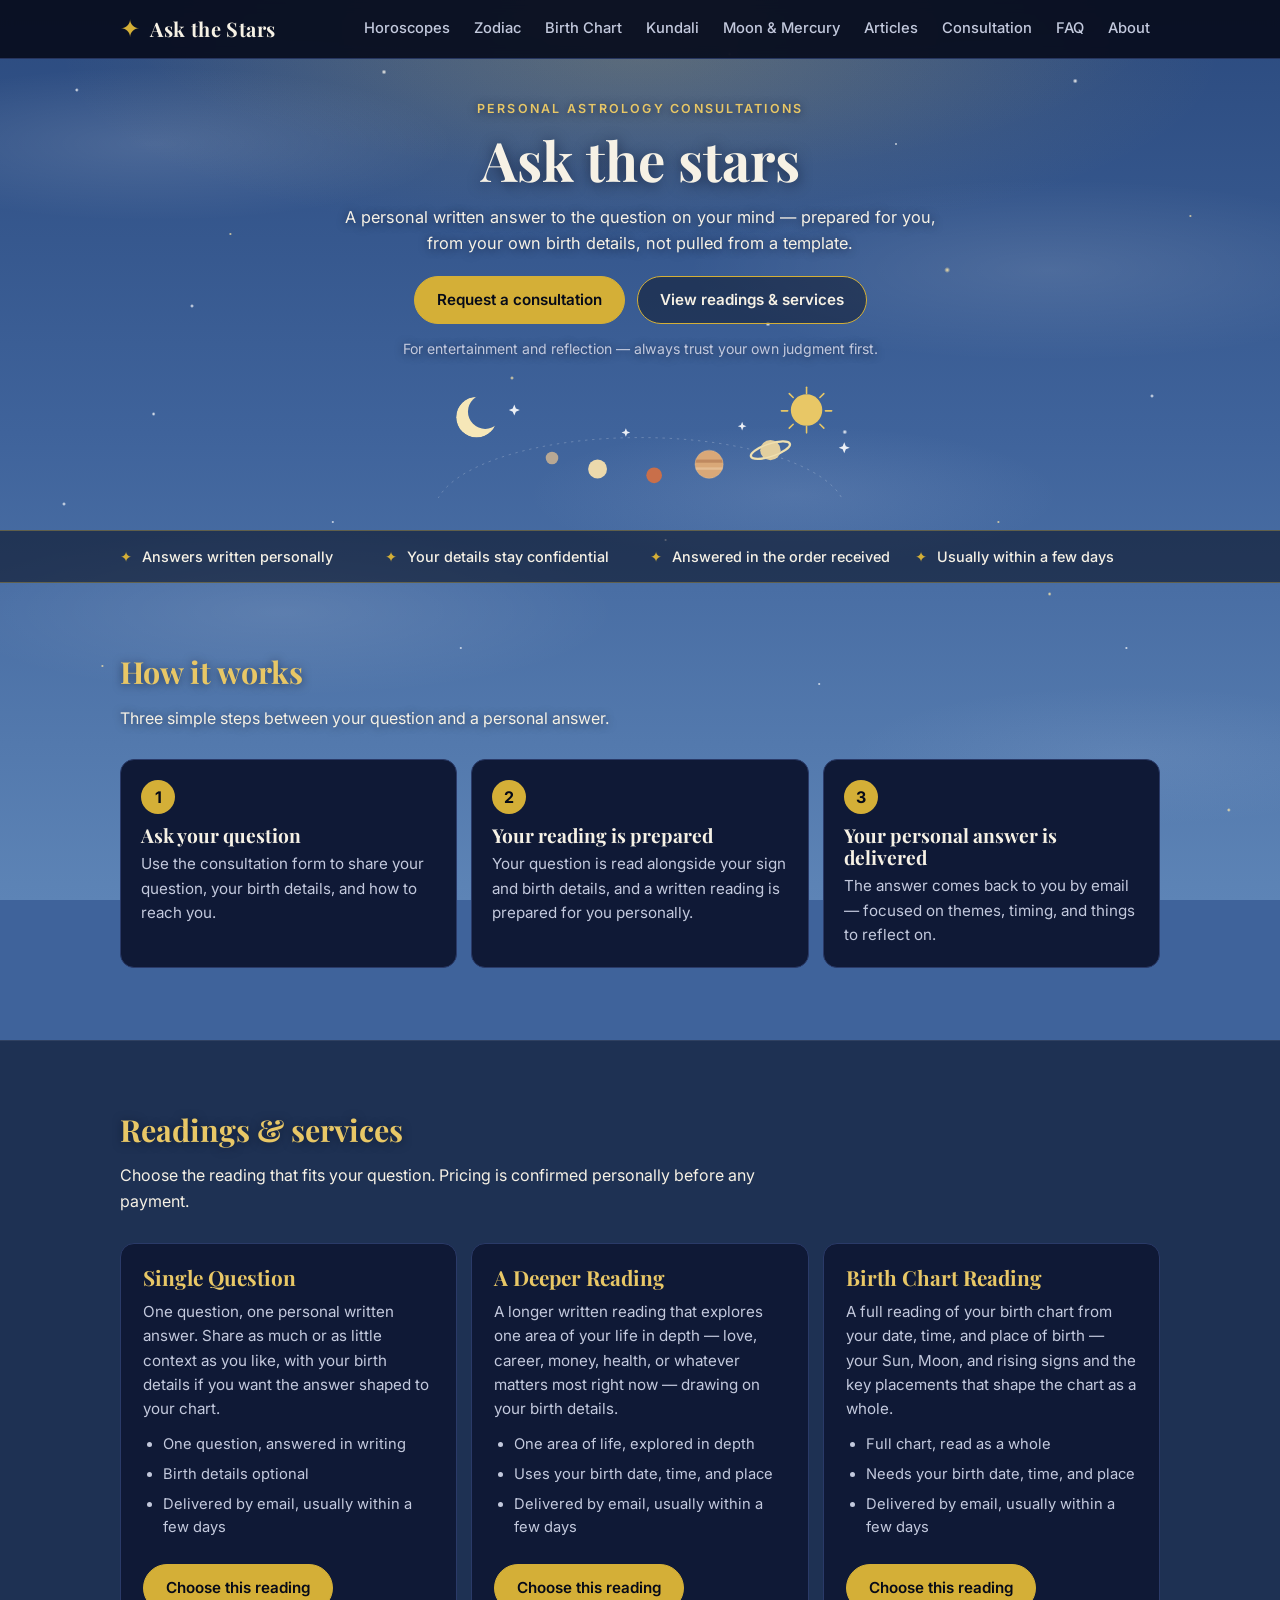
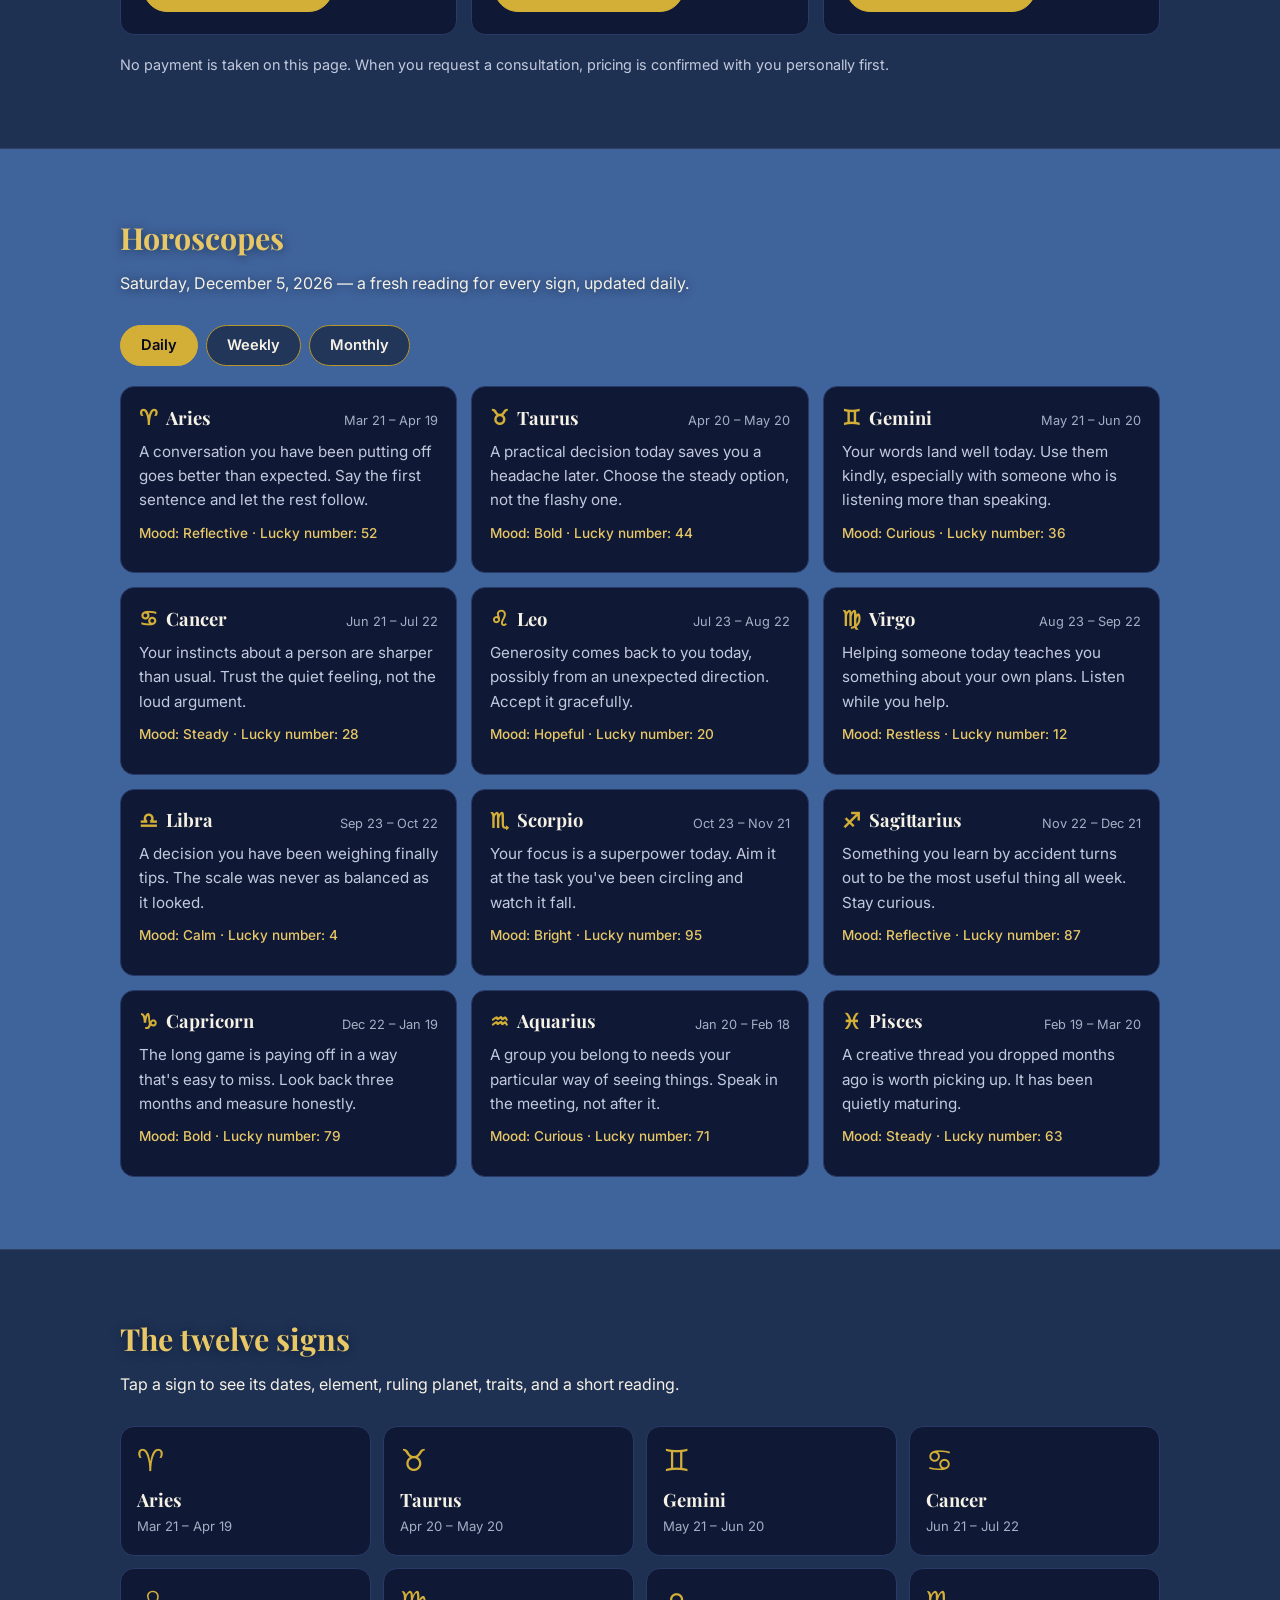
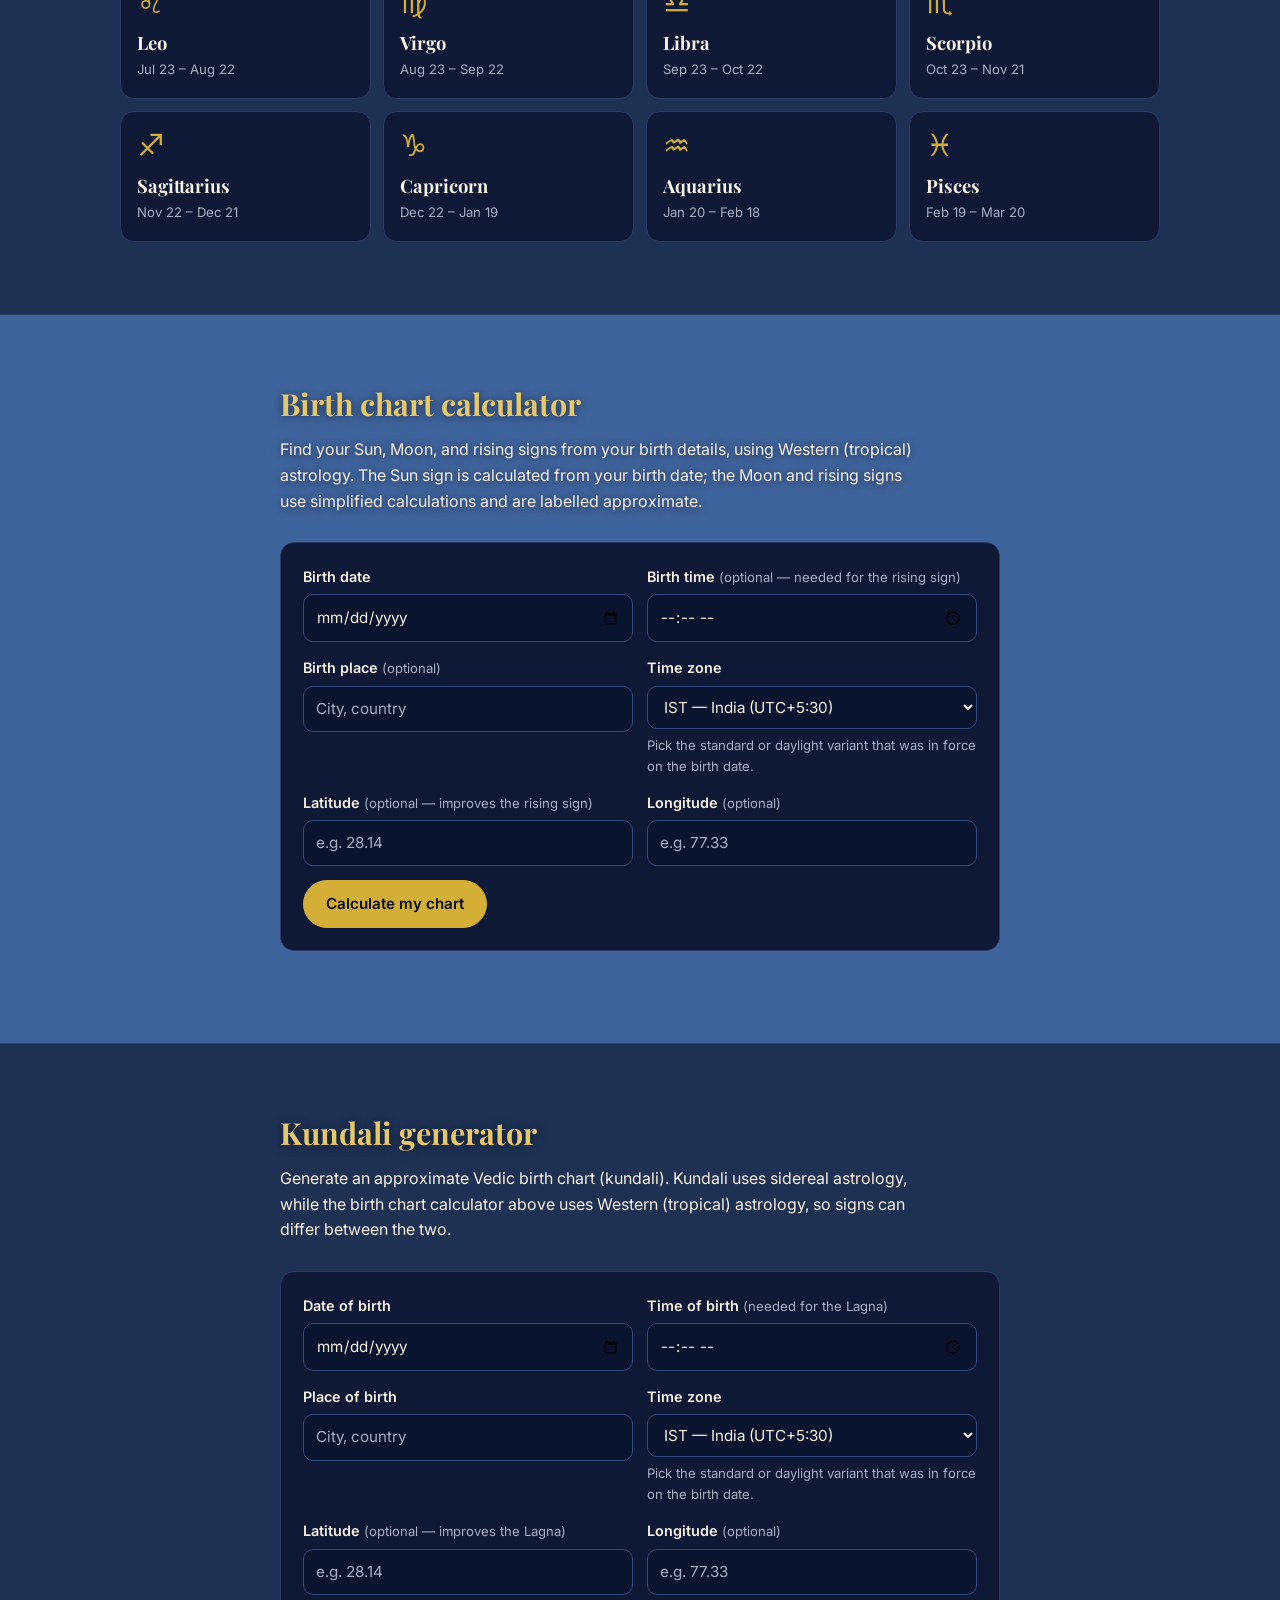
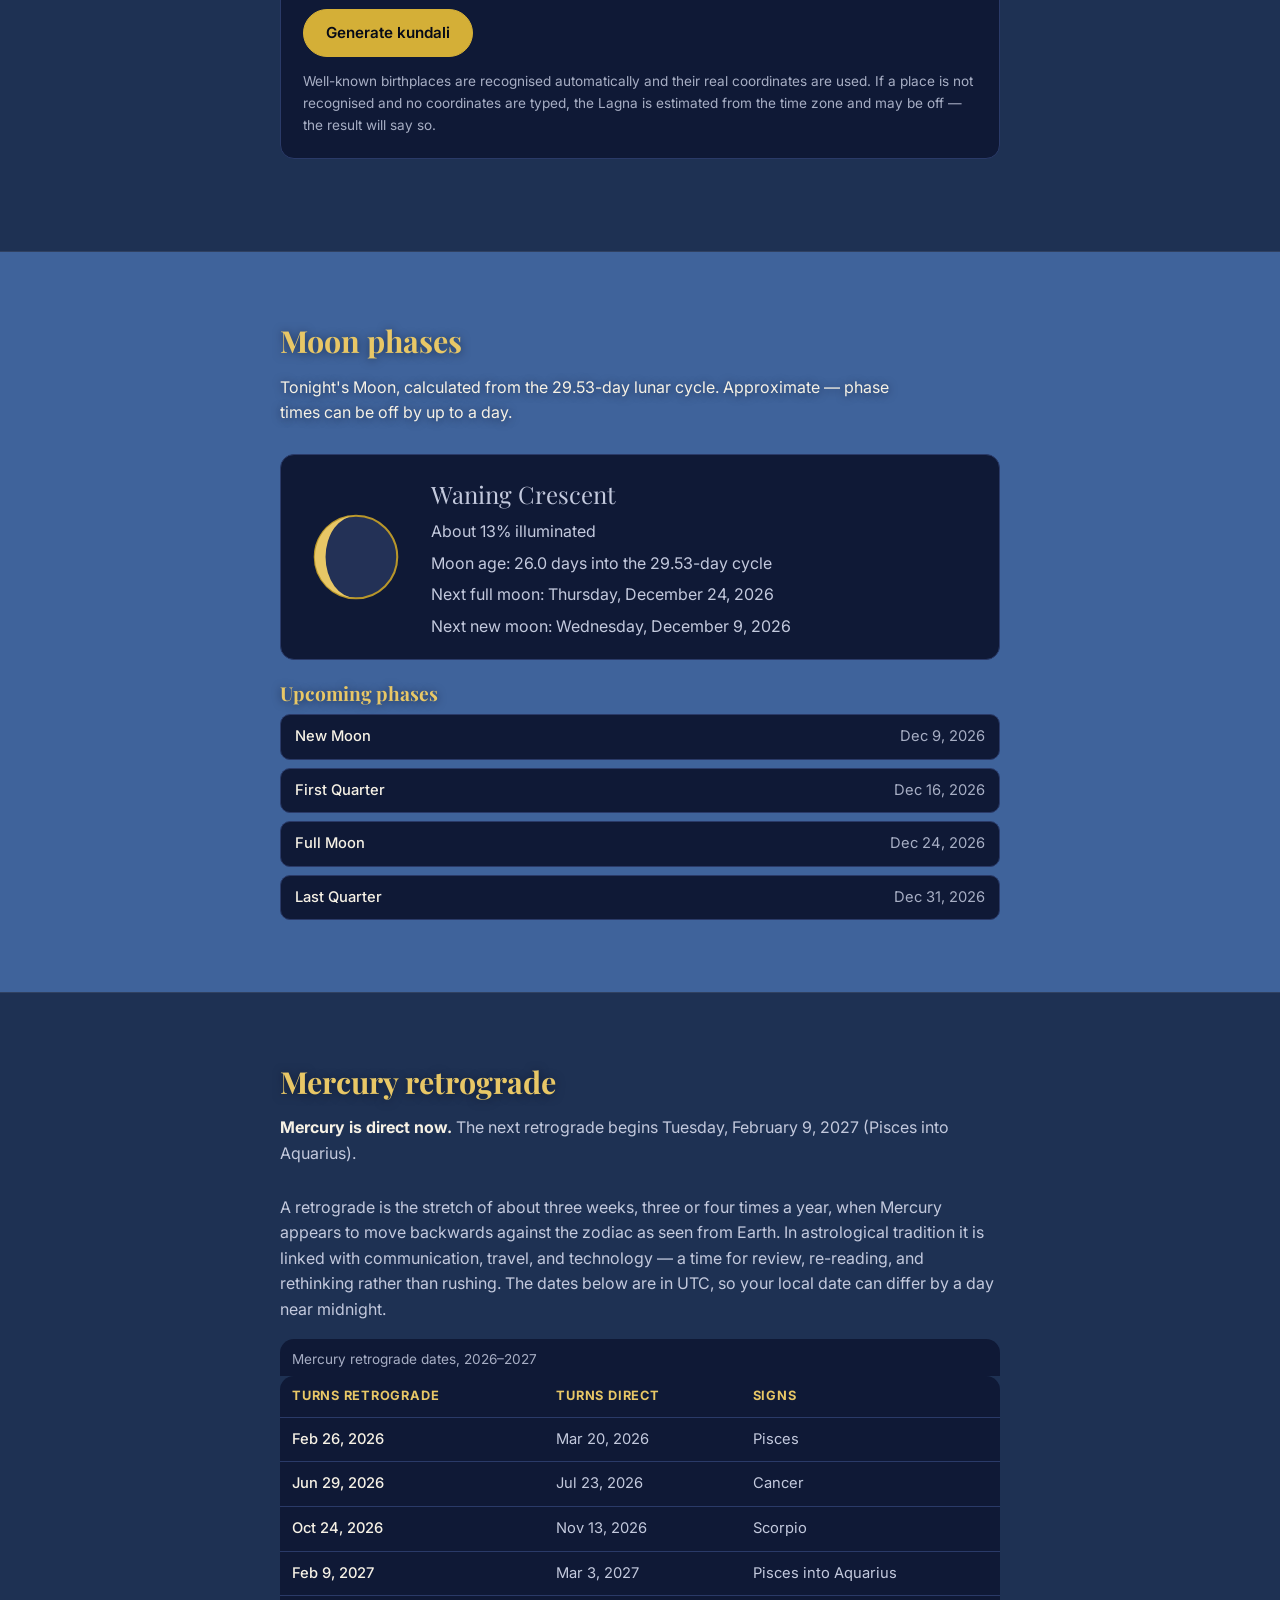
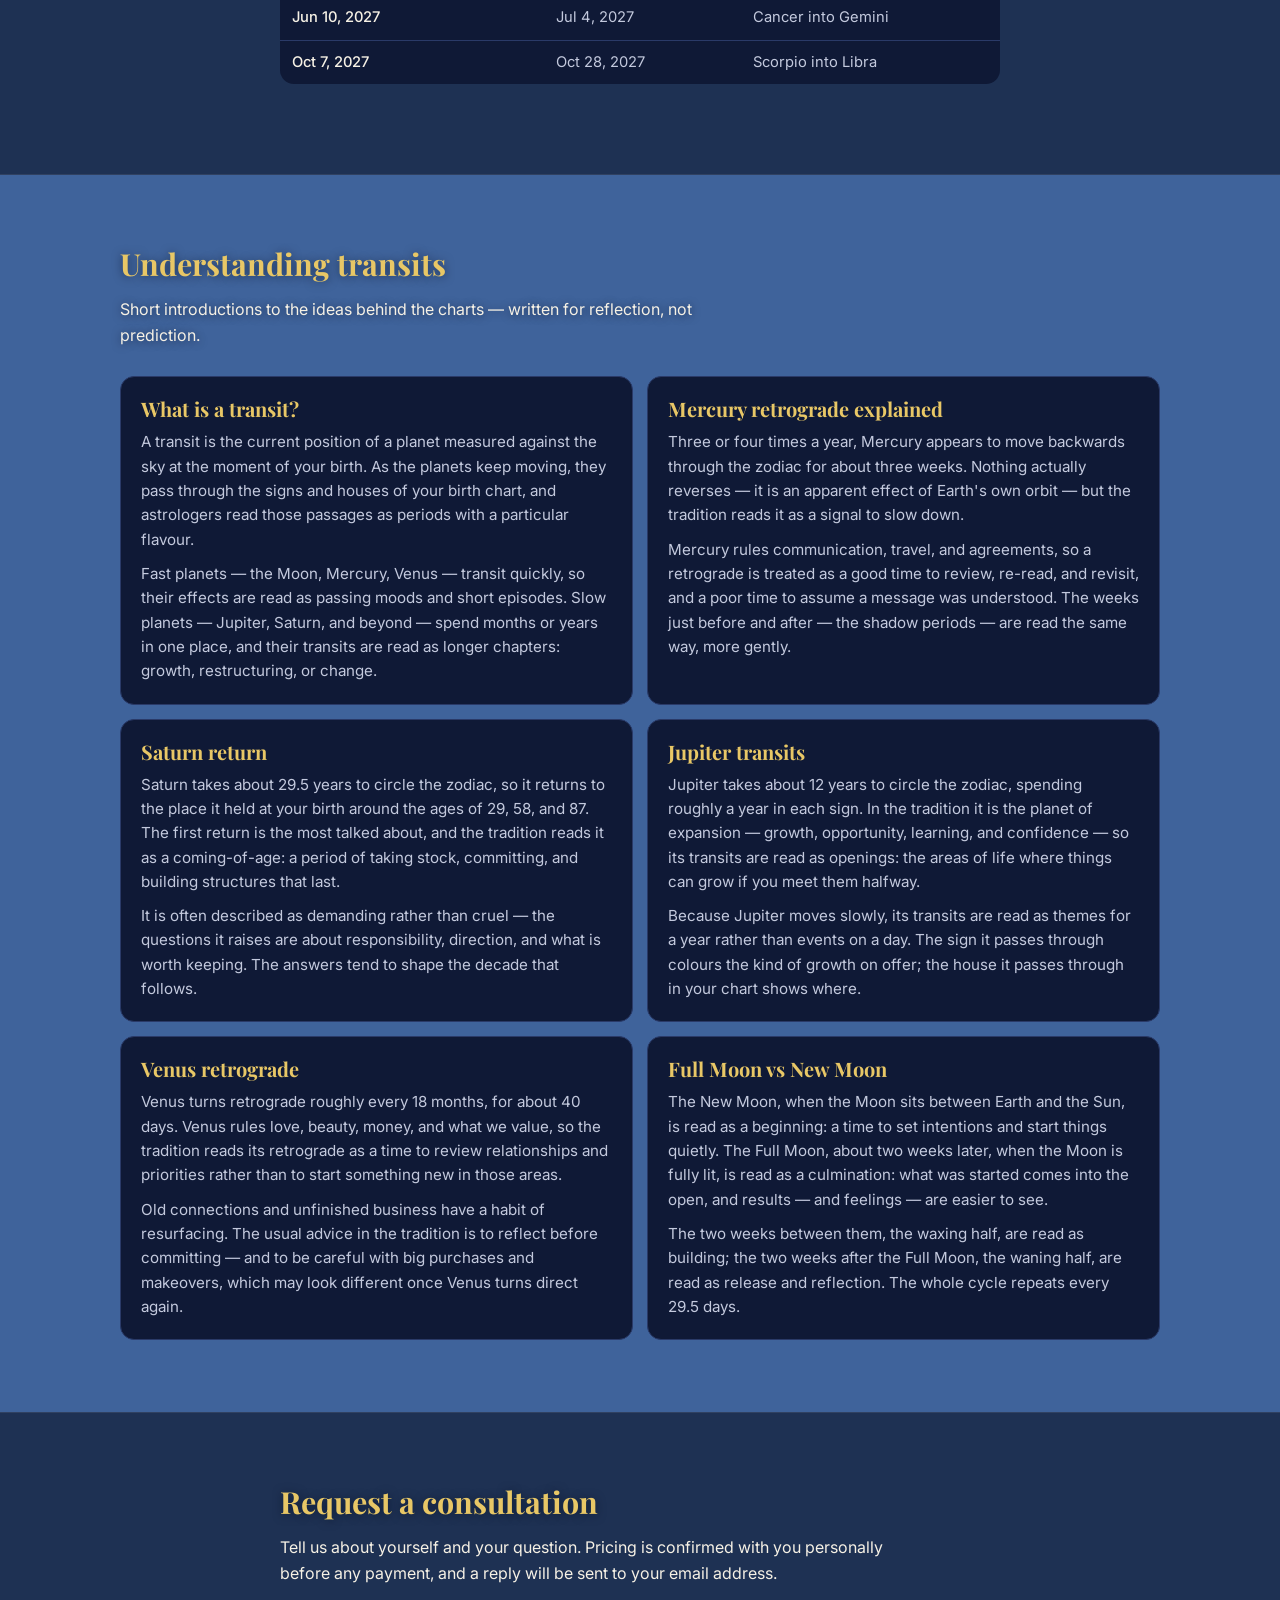
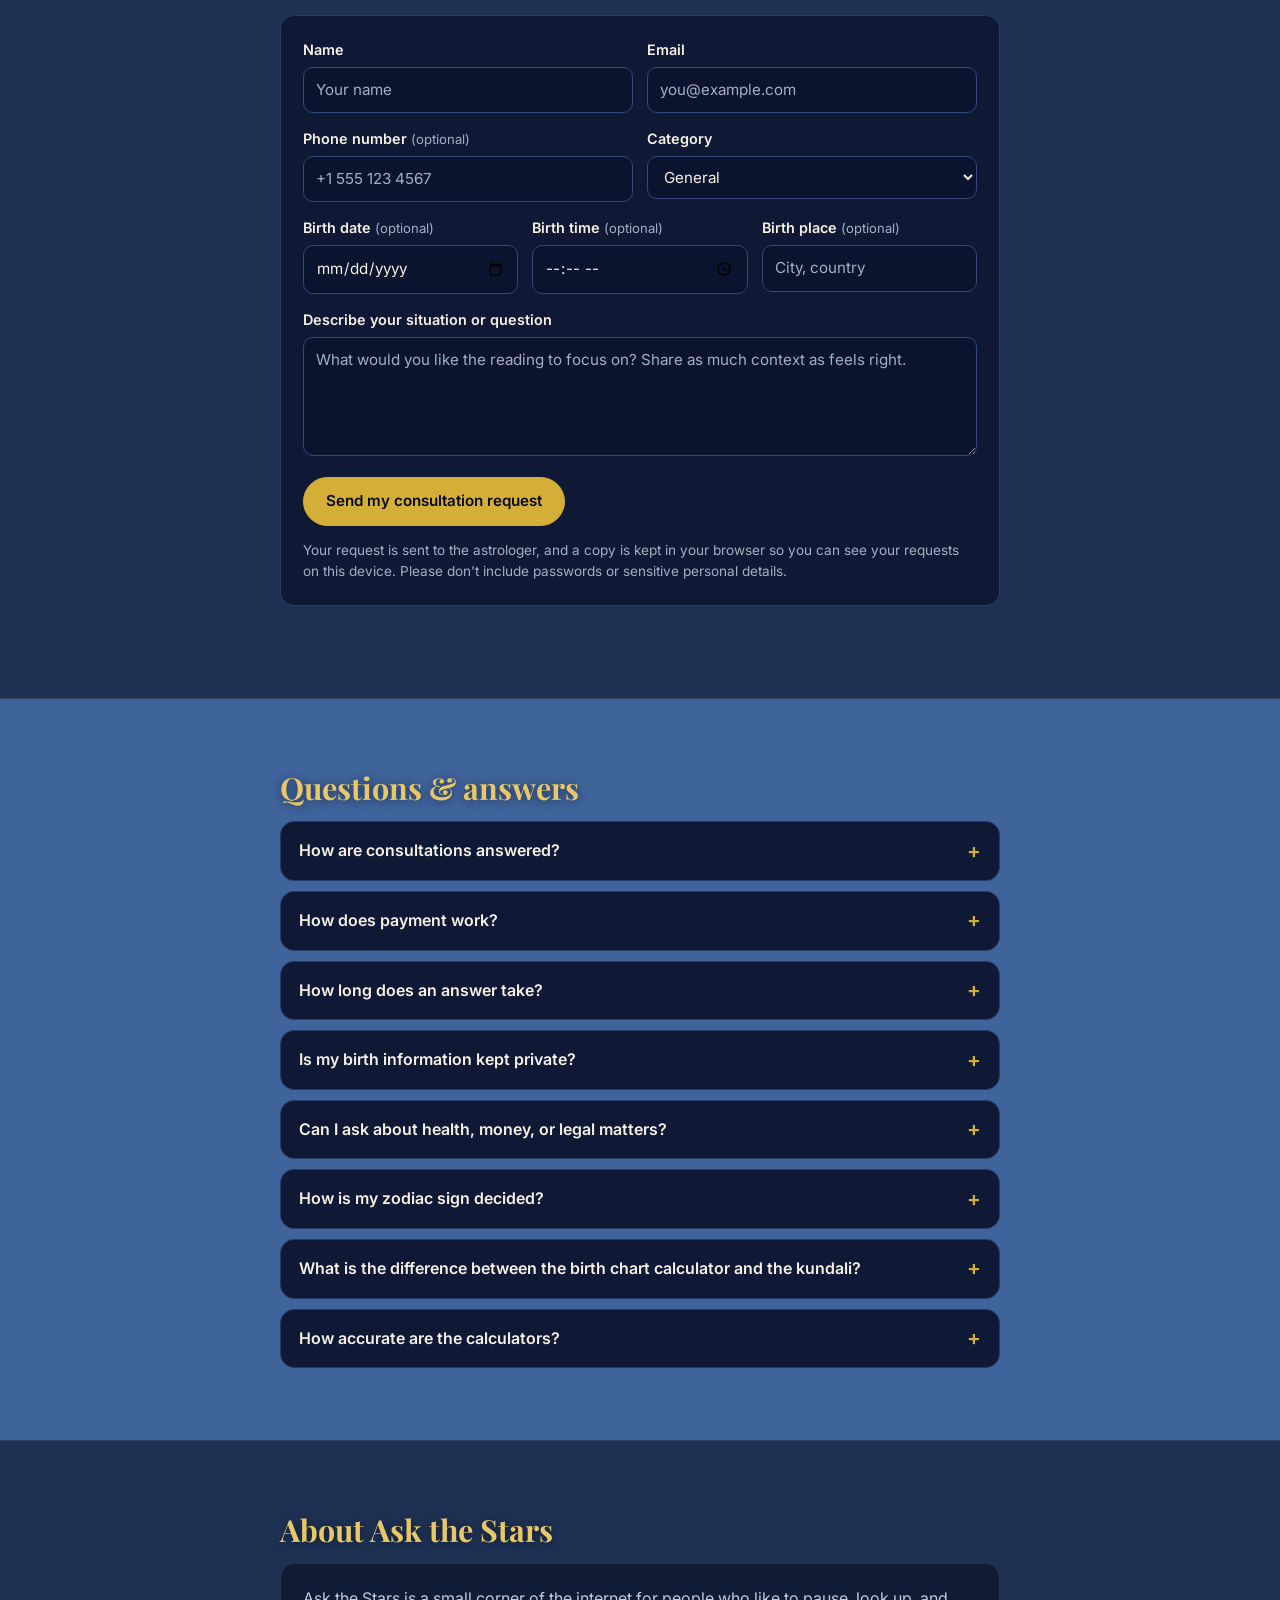
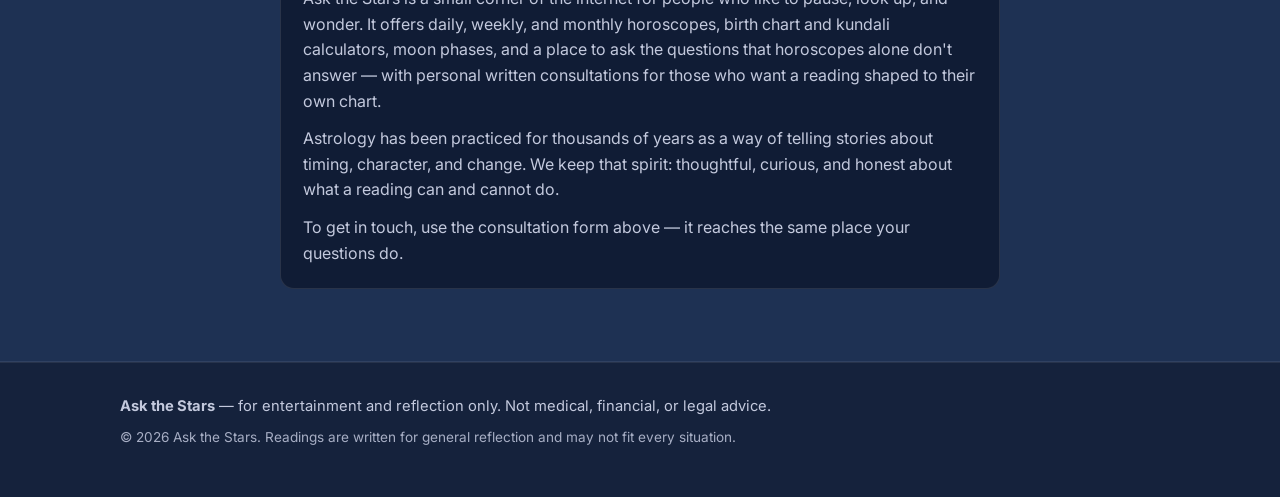
==== commit 7eb771aa: "Send consultation requests to the owner via Netlify Forms" ====
--- a/index.html
+++ b/index.html
@@ -396,7 +396,11 @@
           email address.
         </p>
 
-        <form id="question-form" novalidate>
+        <form id="question-form" name="consultation" method="POST" data-netlify="true" data-netlify-honeypot="bot-field" novalidate>
+          <input type="hidden" name="form-name" value="consultation" />
+          <p hidden>
+            <label>Don&rsquo;t fill this out if you&rsquo;re human: <input name="bot-field" /></label>
+          </p>
           <div class="form-row">
             <div class="field">
               <label for="q-name">Name</label>
@@ -451,9 +455,10 @@
           </div>
 
           <button class="button button-gold" type="submit">Send my consultation request</button>
+          <p class="field-error" id="submit-error" hidden>Sorry, your request could not be sent. Please check your connection and try again.</p>
           <p class="form-note">
-            In this standalone version, your request is saved in your own browser only,
-            so it stays on this device and is not sent anywhere. Please don't include
+            Your request is sent to the astrologer, and a copy is kept in your
+            browser so you can see your requests on this device. Please don't include
             passwords or sensitive personal details.
           </p>
         </form>
--- a/styles.css
+++ b/styles.css
@@ -208,7 +208,7 @@
   position: relative;
   overflow: hidden;
   text-align: center;
-  padding: 72px 0 56px;
+  padding: 40px 0 32px;
   background:
     radial-gradient(ellipse 70% 60% at 50% 0%, rgba(232, 199, 102, 0.16), transparent 65%);
 }
@@ -218,7 +218,7 @@
 }
 
 .hero-eyebrow {
-  margin: 0 0 12px;
+  margin: 0 0 10px;
   color: var(--gold-400);
   text-transform: uppercase;
   letter-spacing: 0.18em;
@@ -228,16 +228,16 @@
 }
 
 .hero h1 {
-  font-size: clamp(2.6rem, 8vw, 4.2rem);
-  margin-bottom: 16px;
+  font-size: clamp(2.4rem, 7vw, 3.4rem);
+  margin-bottom: 12px;
   text-shadow: 0 2px 14px rgba(8, 14, 32, 0.6);
 }
 
 .hero-lede {
   max-width: 620px;
-  margin: 0 auto 28px;
-  color: var(--cream);
-  font-size: 1.08rem;
+  margin: 0 auto 20px;
+  color: var(--cream);
+  font-size: 1.02rem;
   text-shadow: 0 1px 8px rgba(8, 14, 32, 0.6);
 }
 
@@ -246,7 +246,7 @@
   gap: 12px;
   justify-content: center;
   flex-wrap: wrap;
-  margin-bottom: 20px;
+  margin-bottom: 14px;
 }
 
 .hero-note {
@@ -258,9 +258,9 @@
 
 .celestial-art {
   display: block;
-  width: min(560px, 94%);
+  width: min(440px, 88%);
   height: auto;
-  margin: 30px auto 0;
+  margin: 20px auto 0;
   animation: celestial-float 7s ease-in-out infinite;
 }
 
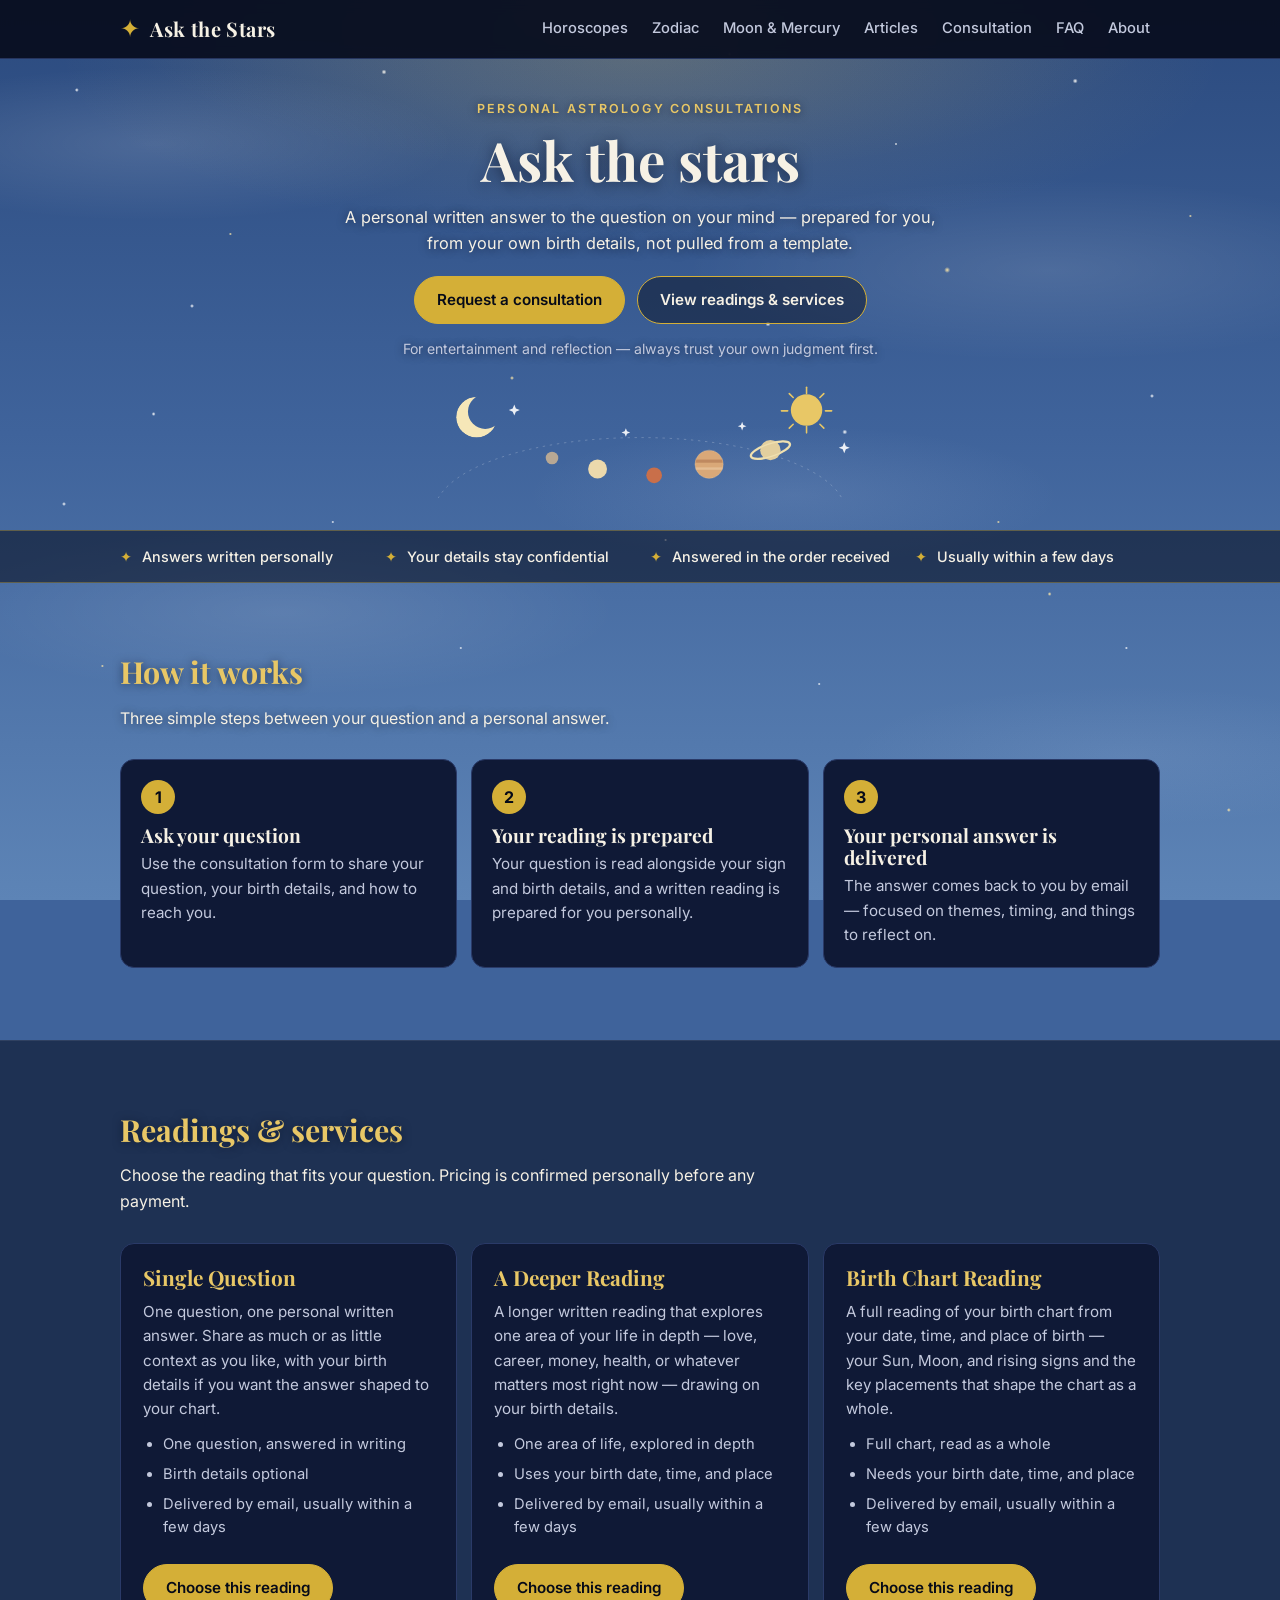
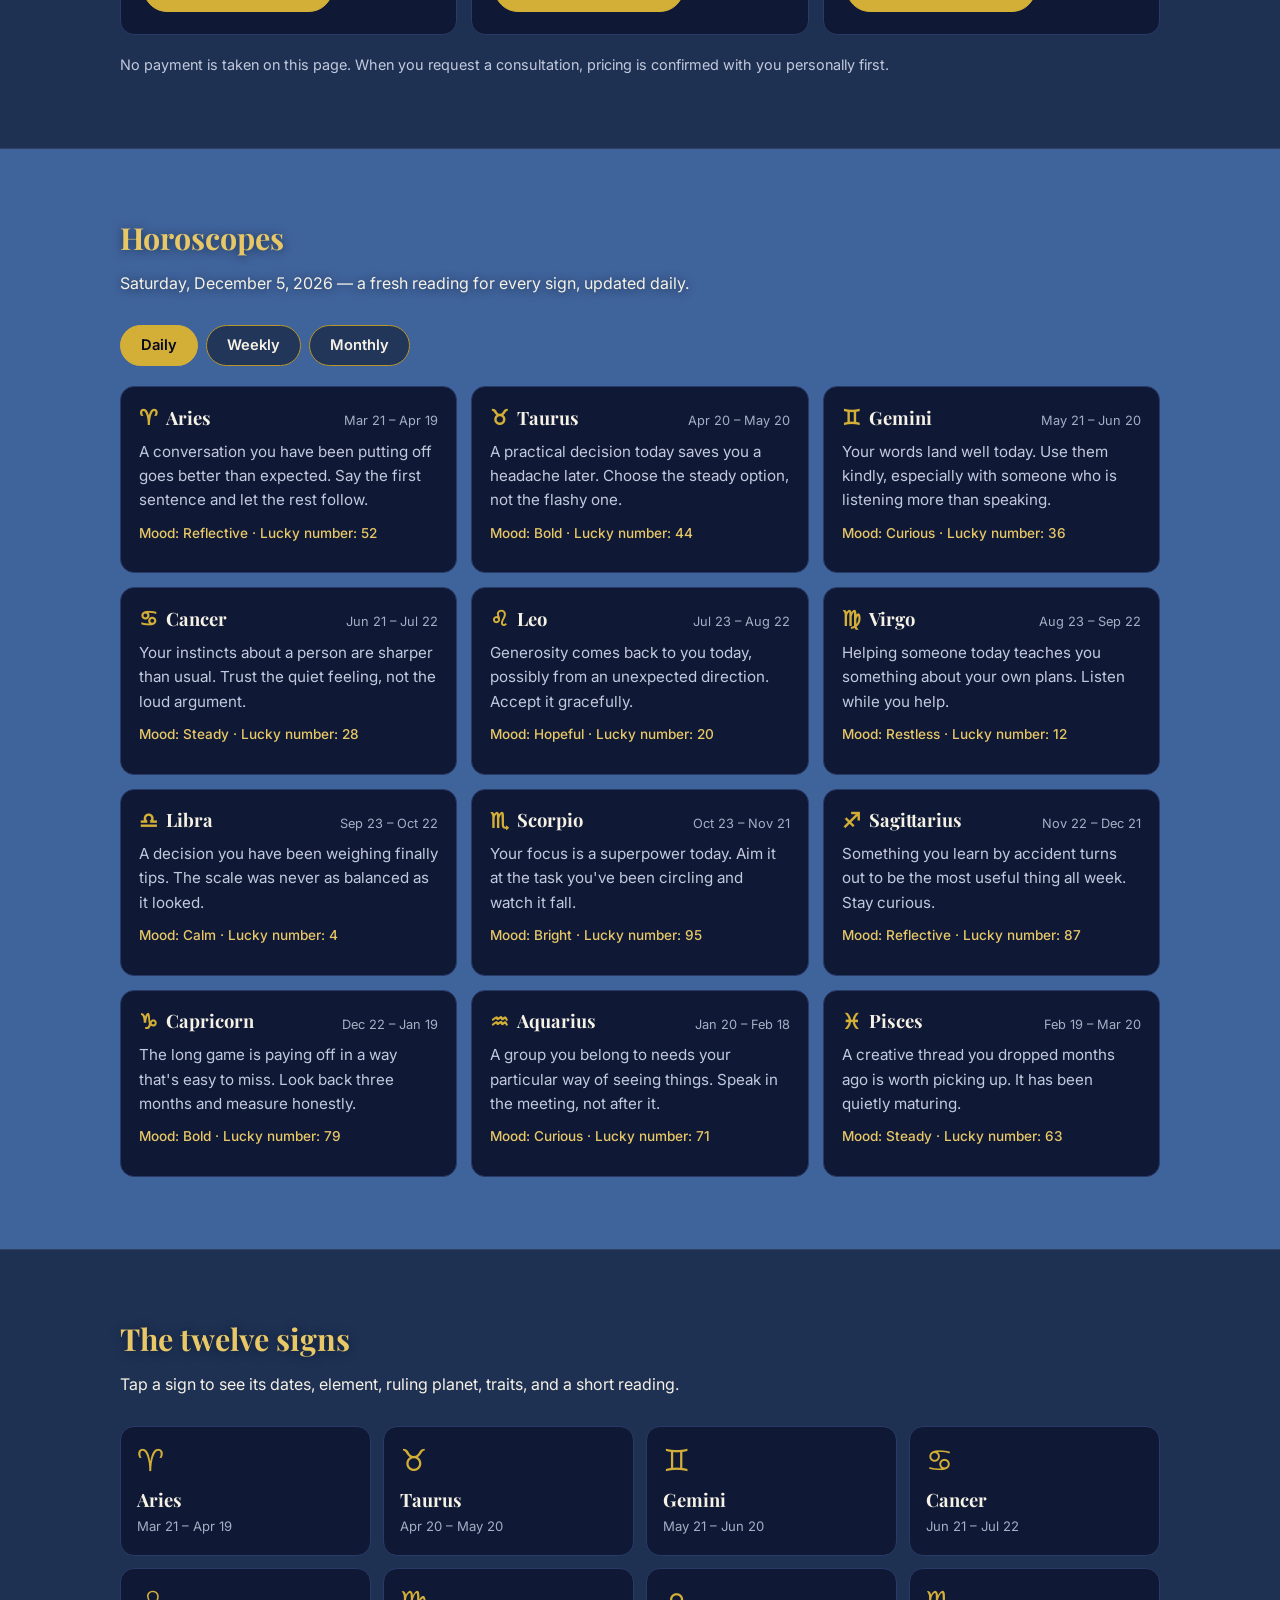
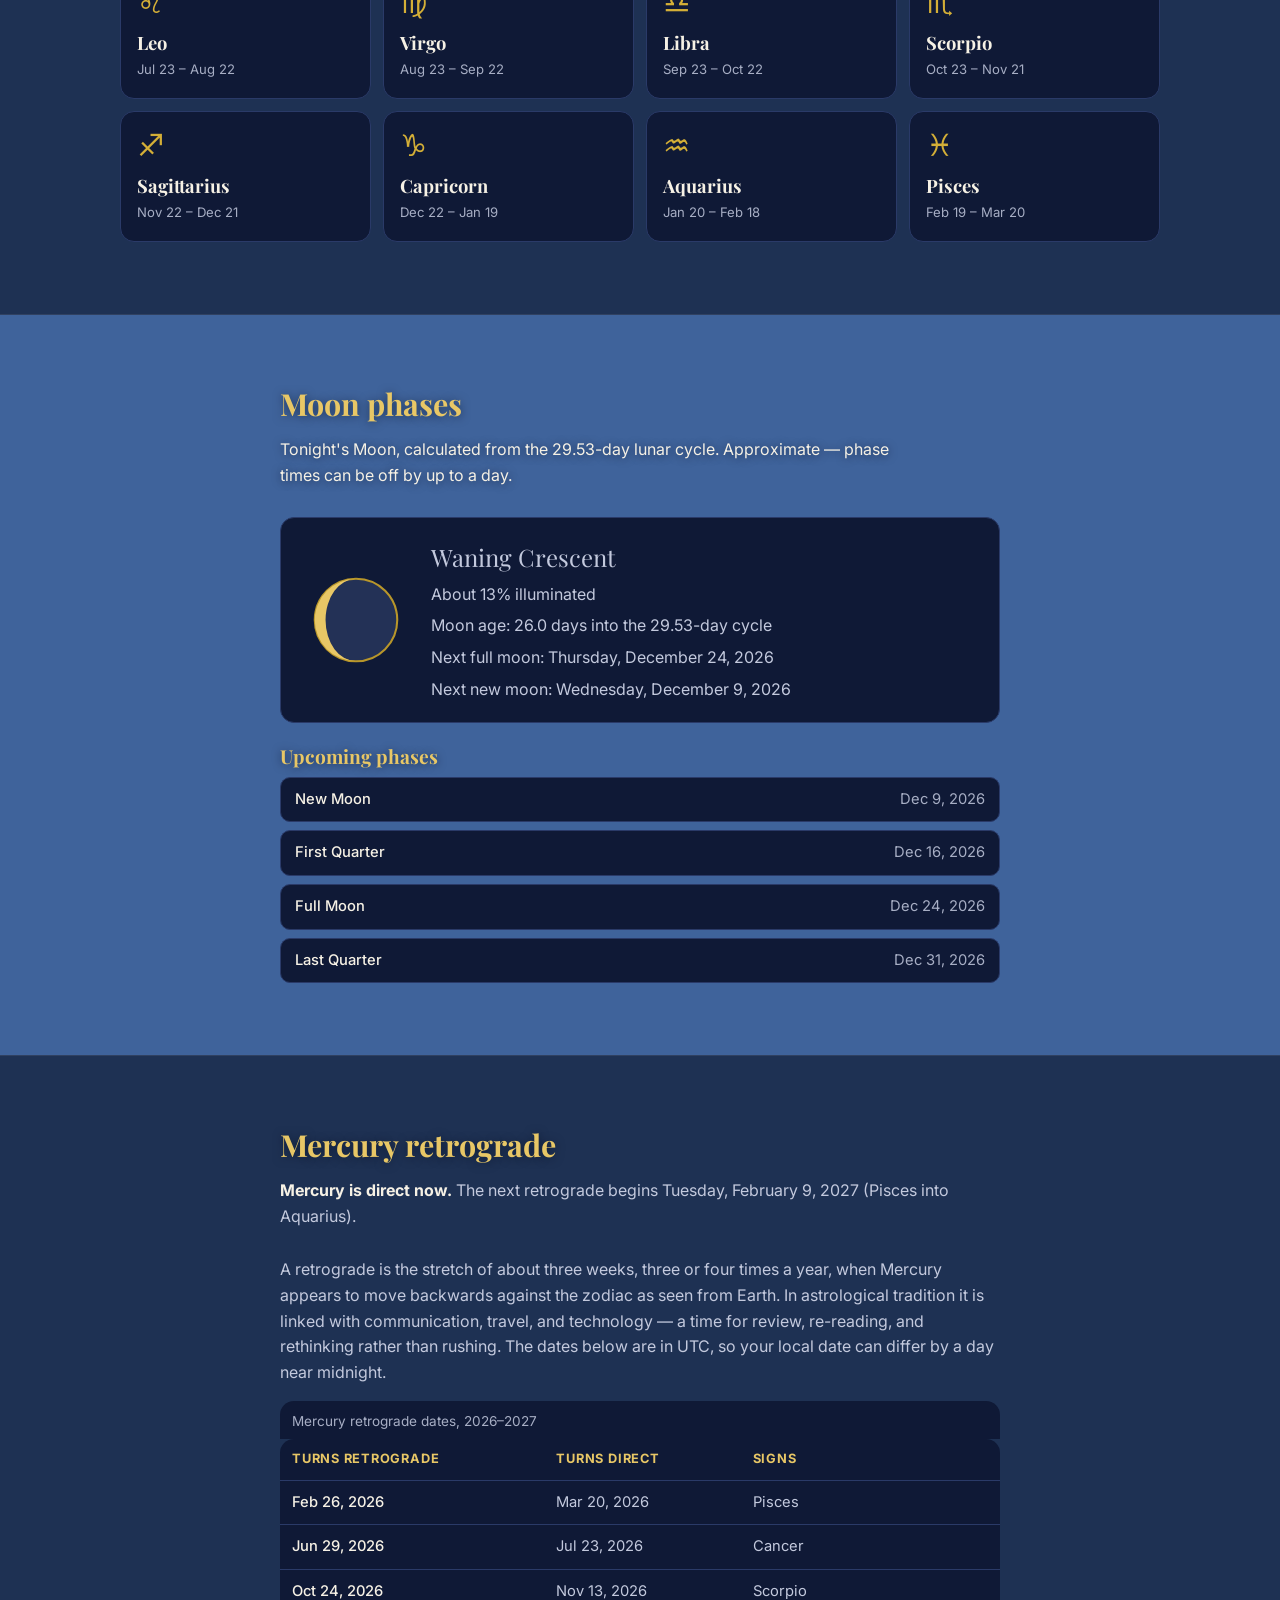
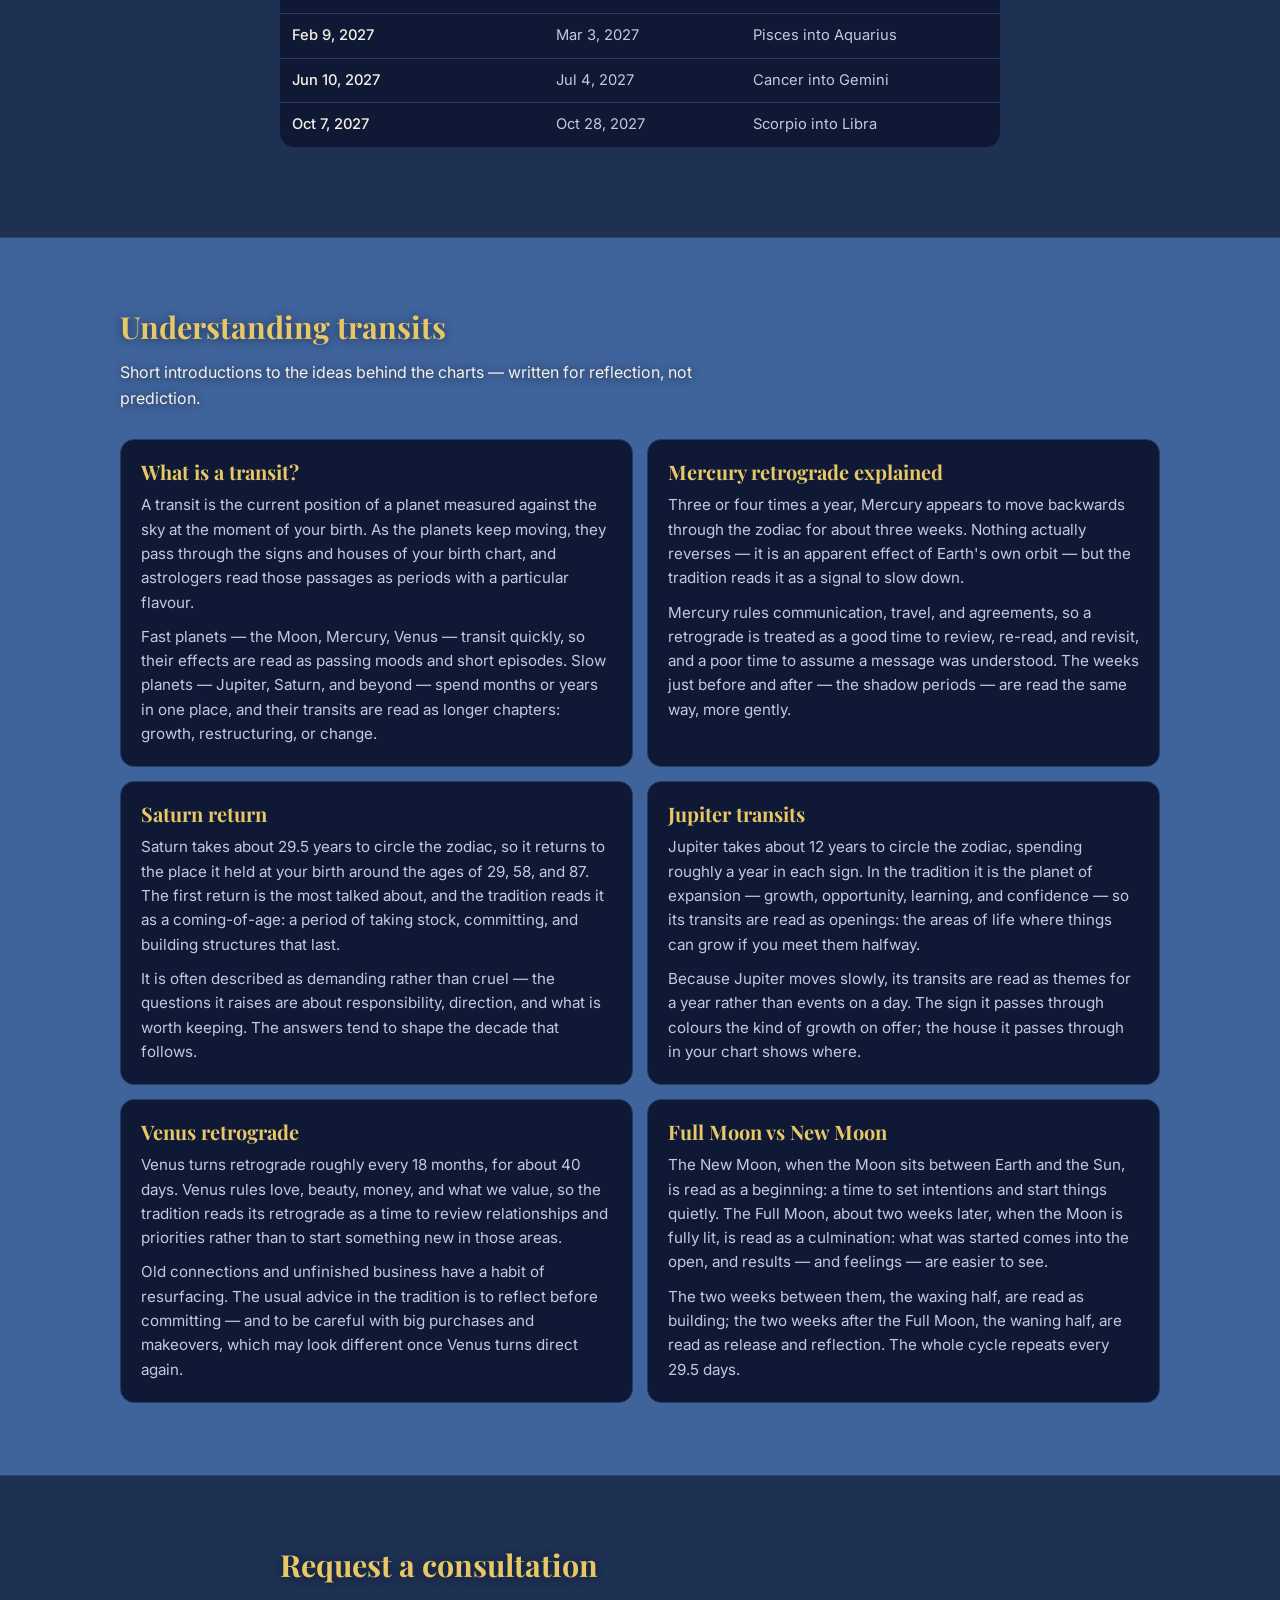
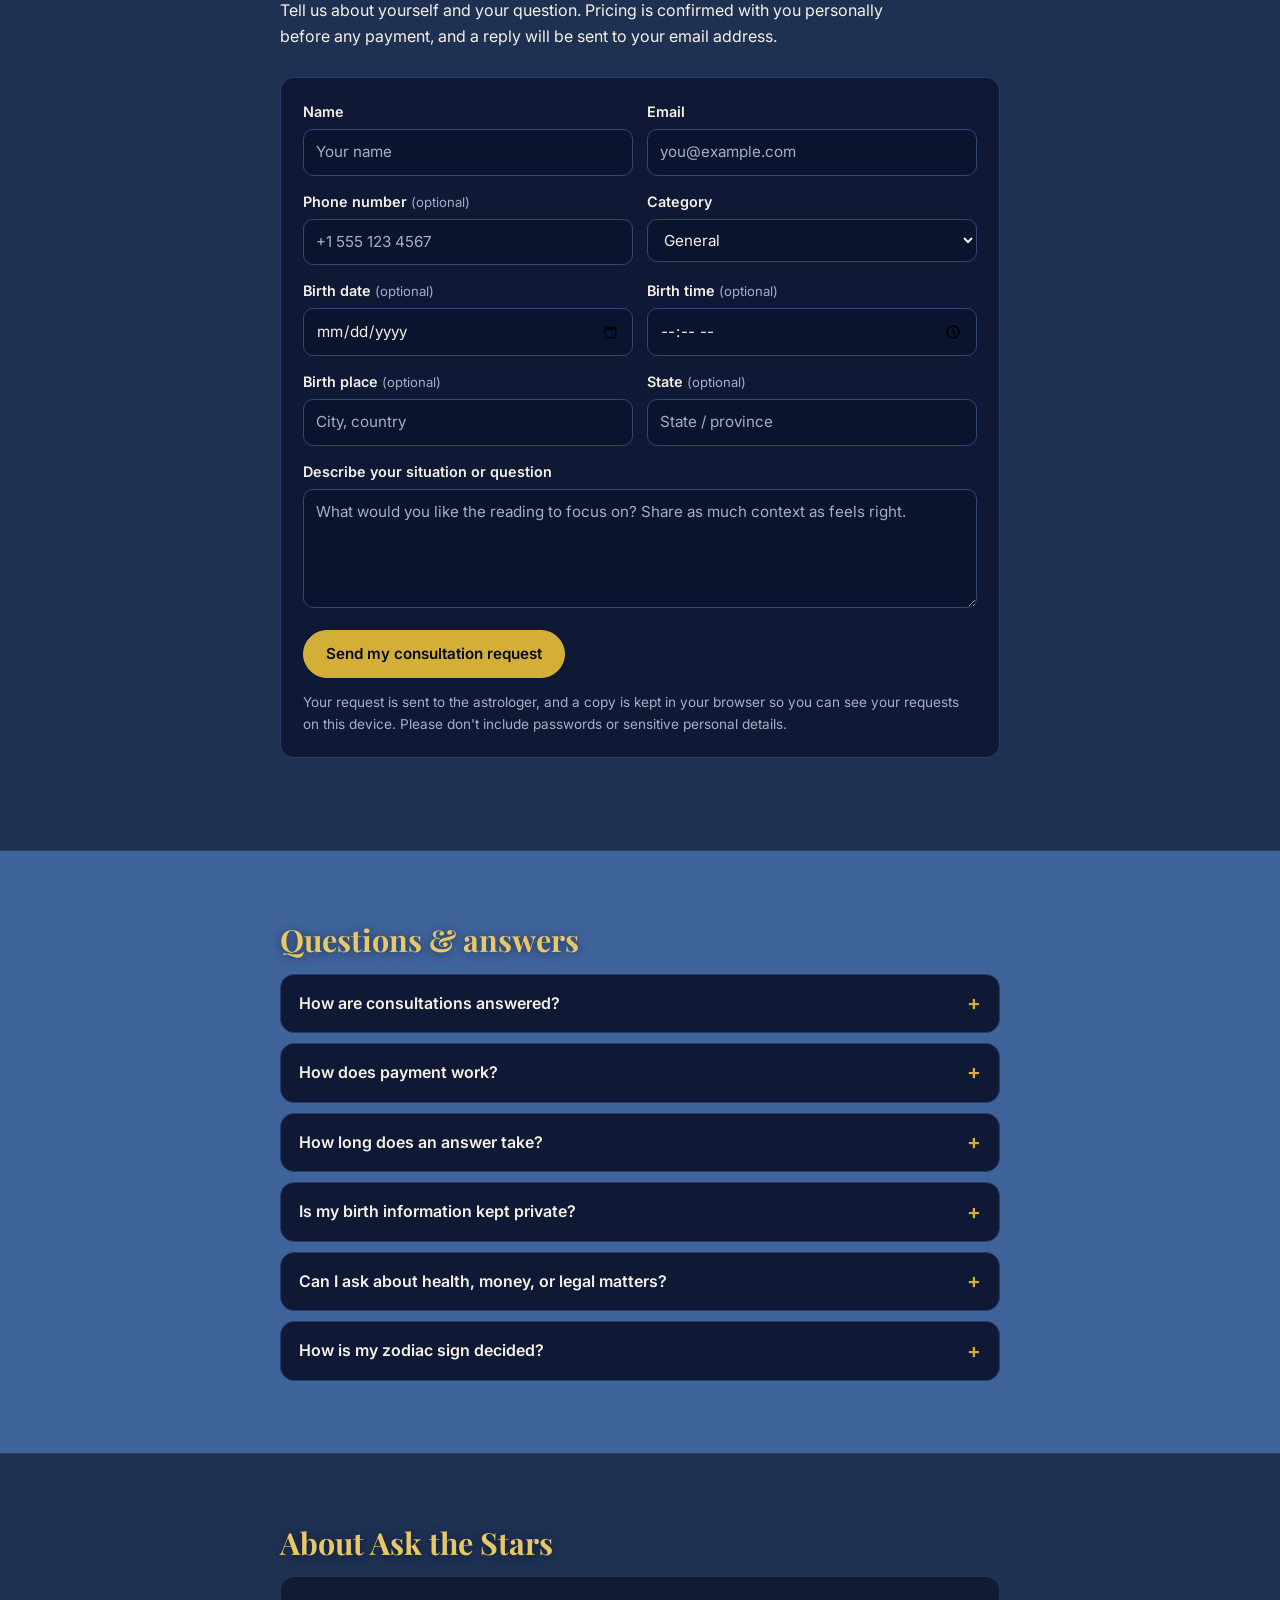
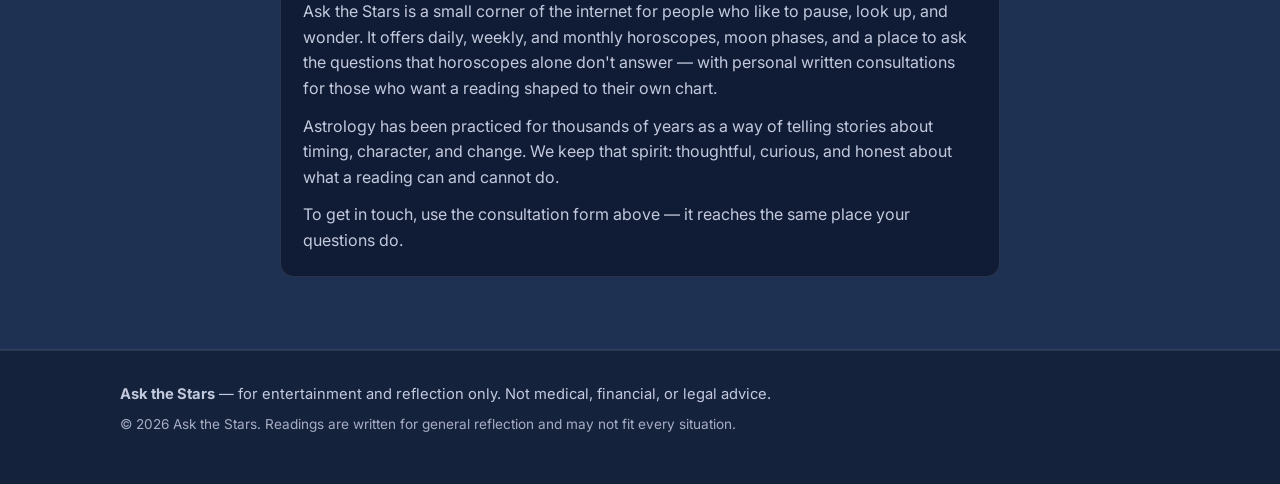
==== commit d08a5431: "Remove Kundali and birth chart calculators; add State field to consultation form" ====
--- a/index.html
+++ b/index.html
@@ -3,7 +3,7 @@
 <head>
   <meta charset="UTF-8" />
   <meta name="viewport" content="width=device-width, initial-scale=1.0" />
-  <meta name="description" content="Ask the Stars — personal astrology consultations, daily, weekly and monthly horoscopes, birth chart and kundali calculators, moon phases, and Mercury retrograde dates." />
+  <meta name="description" content="Ask the Stars — personal astrology consultations, daily, weekly and monthly horoscopes, moon phases, and Mercury retrograde dates." />
   <title>Ask the Stars — Personal Astrology Consultations &amp; Horoscopes</title>
   <link rel="preconnect" href="https://fonts.googleapis.com" />
   <link rel="preconnect" href="https://fonts.gstatic.com" crossorigin />
@@ -22,8 +22,6 @@
       <nav class="site-nav" aria-label="Main navigation">
         <a href="#horoscope">Horoscopes</a>
         <a href="#zodiac">Zodiac</a>
-        <a href="#calculator">Birth Chart</a>
-        <a href="#kundali">Kundali</a>
         <a href="#moon">Moon &amp; Mercury</a>
         <a href="#articles">Articles</a>
         <a href="#ask">Consultation</a>
@@ -196,113 +194,6 @@
       </div>
     </section>
 
-    <!-- Western birth chart calculator -->
-    <section class="section" id="calculator" aria-labelledby="calculator-heading">
-      <div class="container narrow">
-        <h2 id="calculator-heading">Birth chart calculator</h2>
-        <p class="section-intro">
-          Find your Sun, Moon, and rising signs from your birth details, using
-          Western (tropical) astrology. The Sun sign is calculated from your
-          birth date; the Moon and rising signs use simplified calculations and
-          are labelled approximate.
-        </p>
-
-        <form id="birth-chart-form" class="calc-form" novalidate>
-          <div class="form-row">
-            <div class="field">
-              <label for="bc-date">Birth date</label>
-              <input type="date" id="bc-date" name="birthdate" required />
-              <p class="field-error" id="birth-chart-error" hidden>Please enter your birth date.</p>
-            </div>
-            <div class="field">
-              <label for="bc-time">Birth time <span class="optional">(optional — needed for the rising sign)</span></label>
-              <input type="time" id="bc-time" name="birthtime" />
-            </div>
-          </div>
-          <div class="form-row">
-            <div class="field">
-              <label for="bc-place">Birth place <span class="optional">(optional)</span></label>
-              <input type="text" id="bc-place" name="birthplace" autocomplete="off" placeholder="City, country" />
-            </div>
-            <div class="field">
-              <label for="bc-timezone">Time zone</label>
-              <select id="bc-timezone" name="timezone"></select>
-              <p class="field-hint">Pick the standard or daylight variant that was in force on the birth date.</p>
-            </div>
-          </div>
-          <div class="form-row">
-            <div class="field">
-              <label for="bc-lat">Latitude <span class="optional">(optional — improves the rising sign)</span></label>
-              <input type="number" id="bc-lat" name="latitude" step="any" min="-90" max="90" placeholder="e.g. 28.14" />
-            </div>
-            <div class="field">
-              <label for="bc-lon">Longitude <span class="optional">(optional)</span></label>
-              <input type="number" id="bc-lon" name="longitude" step="any" min="-180" max="180" placeholder="e.g. 77.33" />
-            </div>
-          </div>
-          <button class="button button-gold" type="submit">Calculate my chart</button>
-        </form>
-
-        <div id="birth-chart-result" hidden></div>
-      </div>
-    </section>
-
-    <!-- Kundali generator -->
-    <section class="section section-alt" id="kundali" aria-labelledby="kundali-heading">
-      <div class="container narrow">
-        <h2 id="kundali-heading">Kundali generator</h2>
-        <p class="section-intro">
-          Generate an approximate Vedic birth chart (kundali). Kundali uses
-          sidereal astrology, while the birth chart calculator above uses
-          Western (tropical) astrology, so signs can differ between the two.
-        </p>
-
-        <form id="kundali-form" class="calc-form" novalidate>
-          <div class="form-row">
-            <div class="field">
-              <label for="kd-date">Date of birth</label>
-              <input type="date" id="kd-date" name="birthdate" required />
-              <p class="field-error" id="kundali-error" hidden>Please enter the date of birth.</p>
-            </div>
-            <div class="field">
-              <label for="kd-time">Time of birth <span class="optional">(needed for the Lagna)</span></label>
-              <input type="time" id="kd-time" name="birthtime" />
-            </div>
-          </div>
-          <div class="form-row">
-            <div class="field">
-              <label for="kd-place">Place of birth</label>
-              <input type="text" id="kd-place" name="birthplace" autocomplete="off" placeholder="City, country" />
-            </div>
-            <div class="field">
-              <label for="kd-timezone">Time zone</label>
-              <select id="kd-timezone" name="timezone"></select>
-              <p class="field-hint">Pick the standard or daylight variant that was in force on the birth date.</p>
-            </div>
-          </div>
-          <div class="form-row">
-            <div class="field">
-              <label for="kd-lat">Latitude <span class="optional">(optional — improves the Lagna)</span></label>
-              <input type="number" id="kd-lat" name="latitude" step="any" min="-90" max="90" placeholder="e.g. 28.14" />
-            </div>
-            <div class="field">
-              <label for="kd-lon">Longitude <span class="optional">(optional)</span></label>
-              <input type="number" id="kd-lon" name="longitude" step="any" min="-180" max="180" placeholder="e.g. 77.33" />
-            </div>
-          </div>
-          <button class="button button-gold" type="submit">Generate kundali</button>
-          <p class="form-note">
-            Well-known birthplaces are recognised automatically and their real
-            coordinates are used. If a place is not recognised and no
-            coordinates are typed, the Lagna is estimated from the time zone
-            and may be off — the result will say so.
-          </p>
-        </form>
-
-        <div id="kundali-result" hidden></div>
-      </div>
-    </section>
-
     <!-- Moon phases -->
     <section class="section" id="moon" aria-labelledby="moon-heading">
       <div class="container narrow">
@@ -441,9 +332,16 @@
               <label for="q-birthtime">Birth time <span class="optional">(optional)</span></label>
               <input type="time" id="q-birthtime" name="birthtime" />
             </div>
+          </div>
+
+          <div class="form-row">
             <div class="field">
               <label for="q-birthplace">Birth place <span class="optional">(optional)</span></label>
               <input type="text" id="q-birthplace" name="birthplace" autocomplete="off" placeholder="City, country" />
+            </div>
+            <div class="field">
+              <label for="q-state">State <span class="optional">(optional)</span></label>
+              <input type="text" id="q-state" name="state" autocomplete="off" placeholder="State / province" />
             </div>
           </div>
 
@@ -528,24 +426,6 @@
               and place can pin it down more precisely.
             </p>
           </details>
-          <details class="faq-item">
-            <summary>What is the difference between the birth chart calculator and the kundali?</summary>
-            <p>
-              The birth chart calculator uses Western (tropical) astrology, and the
-              kundali uses Vedic (sidereal) astrology. The two systems measure the
-              zodiac from different starting points, so the same birth details can give
-              different signs in each. Both are offered here, and both are approximate.
-            </p>
-          </details>
-          <details class="faq-item">
-            <summary>How accurate are the calculators?</summary>
-            <p>
-              They use simplified astronomical calculations, so results are approximate
-              and labelled as such. Bodies near a sign or nakshatra boundary can flip
-              to the neighbouring sign. A professional reading uses precise ephemeris
-              data and your exact birth time.
-            </p>
-          </details>
         </div>
       </div>
     </section>
@@ -558,7 +438,7 @@
           <p>
             Ask the Stars is a small corner of the internet for people who like to
             pause, look up, and wonder. It offers daily, weekly, and monthly
-            horoscopes, birth chart and kundali calculators, moon phases, and a
+            horoscopes, moon phases, and a
             place to ask the questions that horoscopes alone don't answer — with
             personal written consultations for those who want a reading shaped
             to their own chart.
--- a/styles.css
+++ b/styles.css
@@ -596,8 +596,7 @@
 }
 
 /* Forms */
-#question-form,
-.calc-form {
+#question-form {
   background: var(--card);
   border: 1px solid var(--card-border);
   border-radius: var(--radius);
@@ -724,76 +723,6 @@
   color: var(--cream);
 }
 
-/* Calculator results */
-.result-grid {
-  display: grid;
-  grid-template-columns: 1fr;
-  gap: 14px;
-  margin-bottom: 18px;
-}
-
-.result-card {
-  background: var(--card);
-  border: 1px solid var(--card-border);
-  border-radius: var(--radius);
-  padding: 18px;
-}
-
-.result-card h4 {
-  font-family: var(--font-display);
-  font-size: 1.1rem;
-  color: var(--gold-400);
-  margin: 0 0 8px;
-}
-
-.result-card p {
-  margin: 0 0 8px;
-  color: var(--muted);
-  font-size: 0.95rem;
-}
-
-.result-card p:last-child {
-  margin-bottom: 0;
-}
-
-.result-big {
-  font-family: var(--font-display);
-  font-size: 1.35rem;
-  color: var(--cream);
-}
-
-.result-note {
-  font-size: 0.85rem;
-  color: var(--muted-dark);
-}
-
-.approx-tag {
-  font-family: var(--font-body);
-  font-size: 0.72rem;
-  font-weight: 600;
-  text-transform: uppercase;
-  letter-spacing: 0.06em;
-  color: var(--navy-950);
-  background: var(--gold-500);
-  border-radius: 999px;
-  padding: 2px 8px;
-  vertical-align: middle;
-  white-space: nowrap;
-}
-
-.coord-note,
-.calc-disclaimer {
-  font-size: 0.88rem;
-  color: var(--muted);
-  background: rgba(6, 10, 24, 0.5);
-  border: 1px solid var(--card-border);
-  border-radius: 10px;
-  padding: 12px 14px;
-}
-
-.calc-disclaimer {
-  margin-top: 14px;
-}
 
 /* Tables */
 .table-scroll {
@@ -843,74 +772,7 @@
   font-weight: 500;
 }
 
-.dasha-heading {
-  font-size: 1.2rem;
-  color: var(--gold-400);
-  margin: 22px 0 10px;
-}
-
-.dasha-current td {
-  background: rgba(212, 175, 55, 0.12);
-  color: var(--cream);
-}
-
-/* Kundali chart */
-.chart-wrap {
-  background: var(--card);
-  border: 1px solid var(--card-border);
-  border-radius: var(--radius);
-  padding: 18px;
-  margin-bottom: 18px;
-  text-align: center;
-}
-
-.kundali-chart {
-  width: 100%;
-  max-width: 420px;
-  height: auto;
-  display: block;
-  margin: 0 auto;
-}
-
-.chart-frame {
-  fill: #0b142e;
-  stroke: var(--gold-600);
-  stroke-width: 2;
-}
-
-.chart-line,
-.chart-diamond {
-  fill: none;
-  stroke: var(--gold-600);
-  stroke-width: 1.2;
-}
-
-.chart-sign-number {
-  fill: var(--gold-400);
-  font-size: 12px;
-  font-weight: 600;
-  text-anchor: middle;
-  dominant-baseline: middle;
-}
-
-.chart-planet {
-  fill: var(--cream);
-  font-size: 13px;
-  text-anchor: middle;
-  dominant-baseline: middle;
-}
-
-.chart-asc {
-  fill: var(--gold-400);
-  font-weight: 700;
-}
-
-.chart-caption {
-  color: var(--muted-dark);
-  font-size: 0.85rem;
-  margin: 12px 0 0;
-  text-align: left;
-}
+
 
 /* Moon phases */
 .moon-panel {
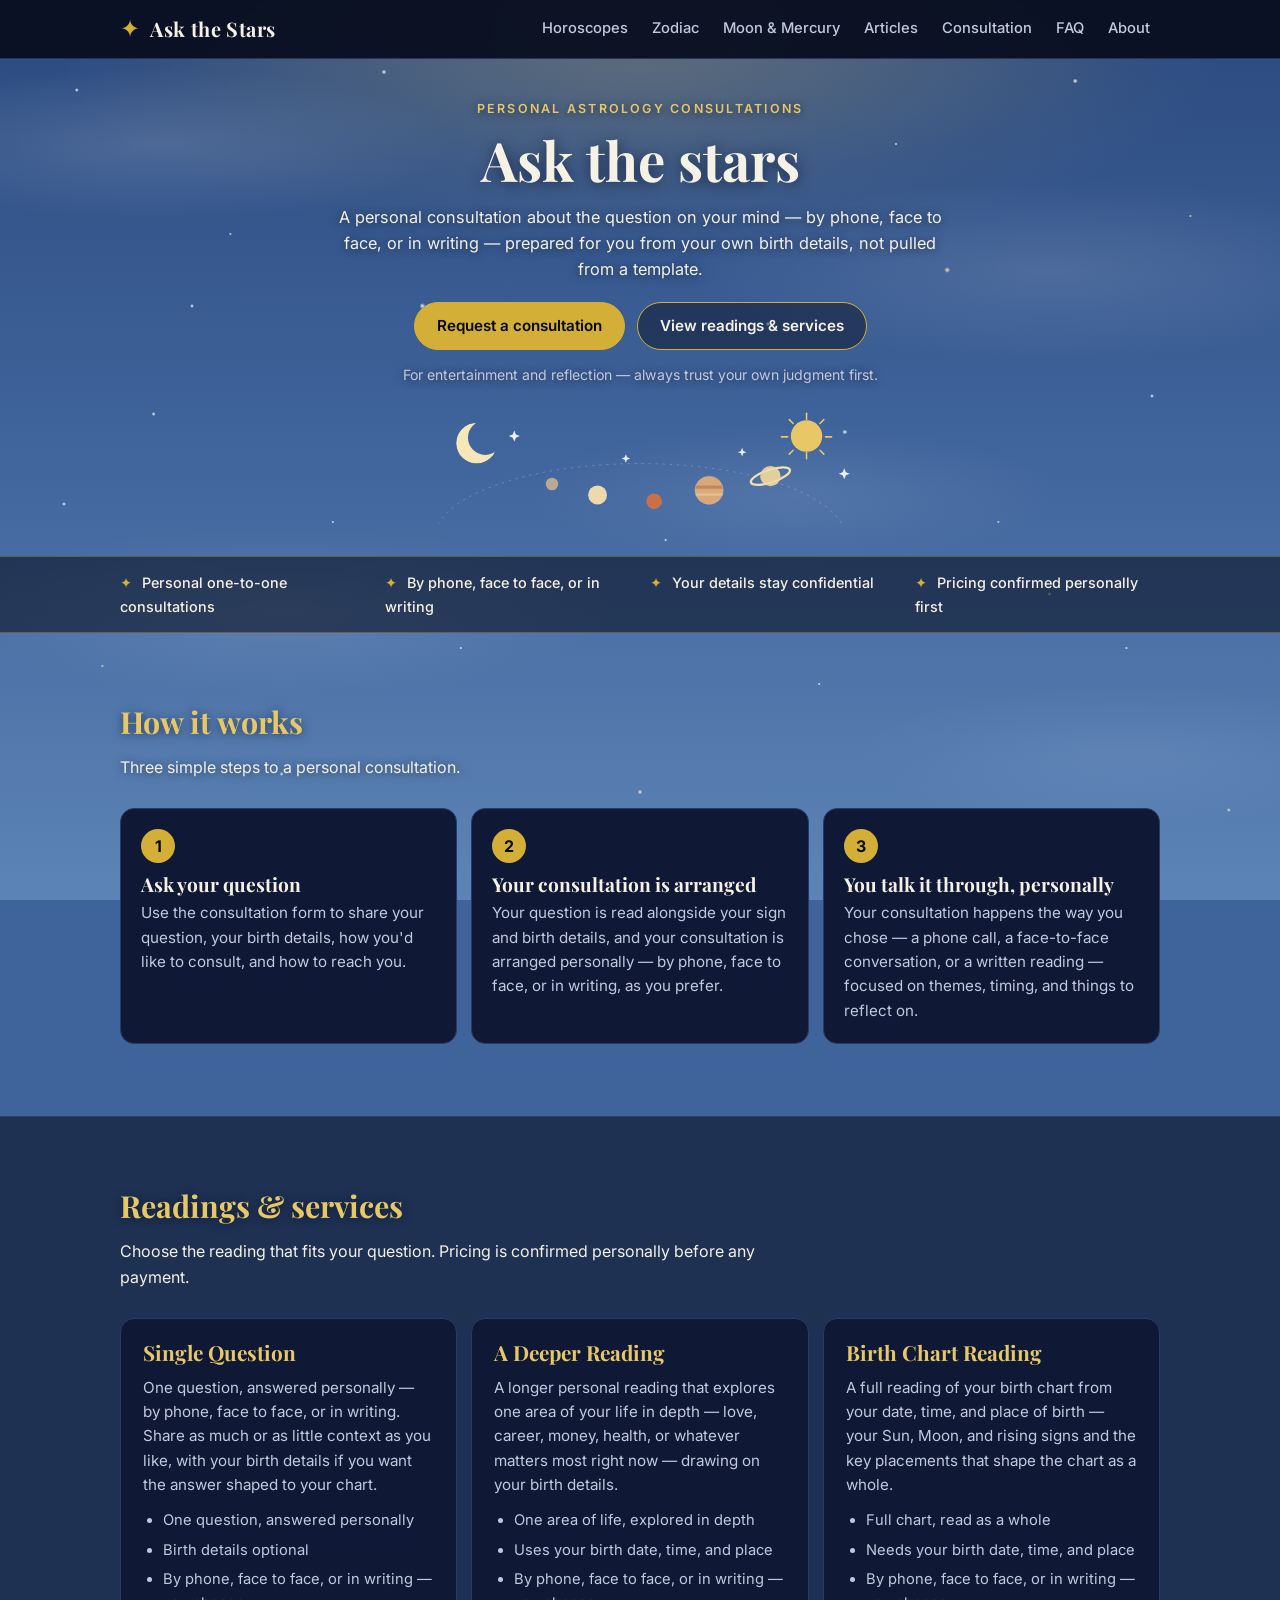
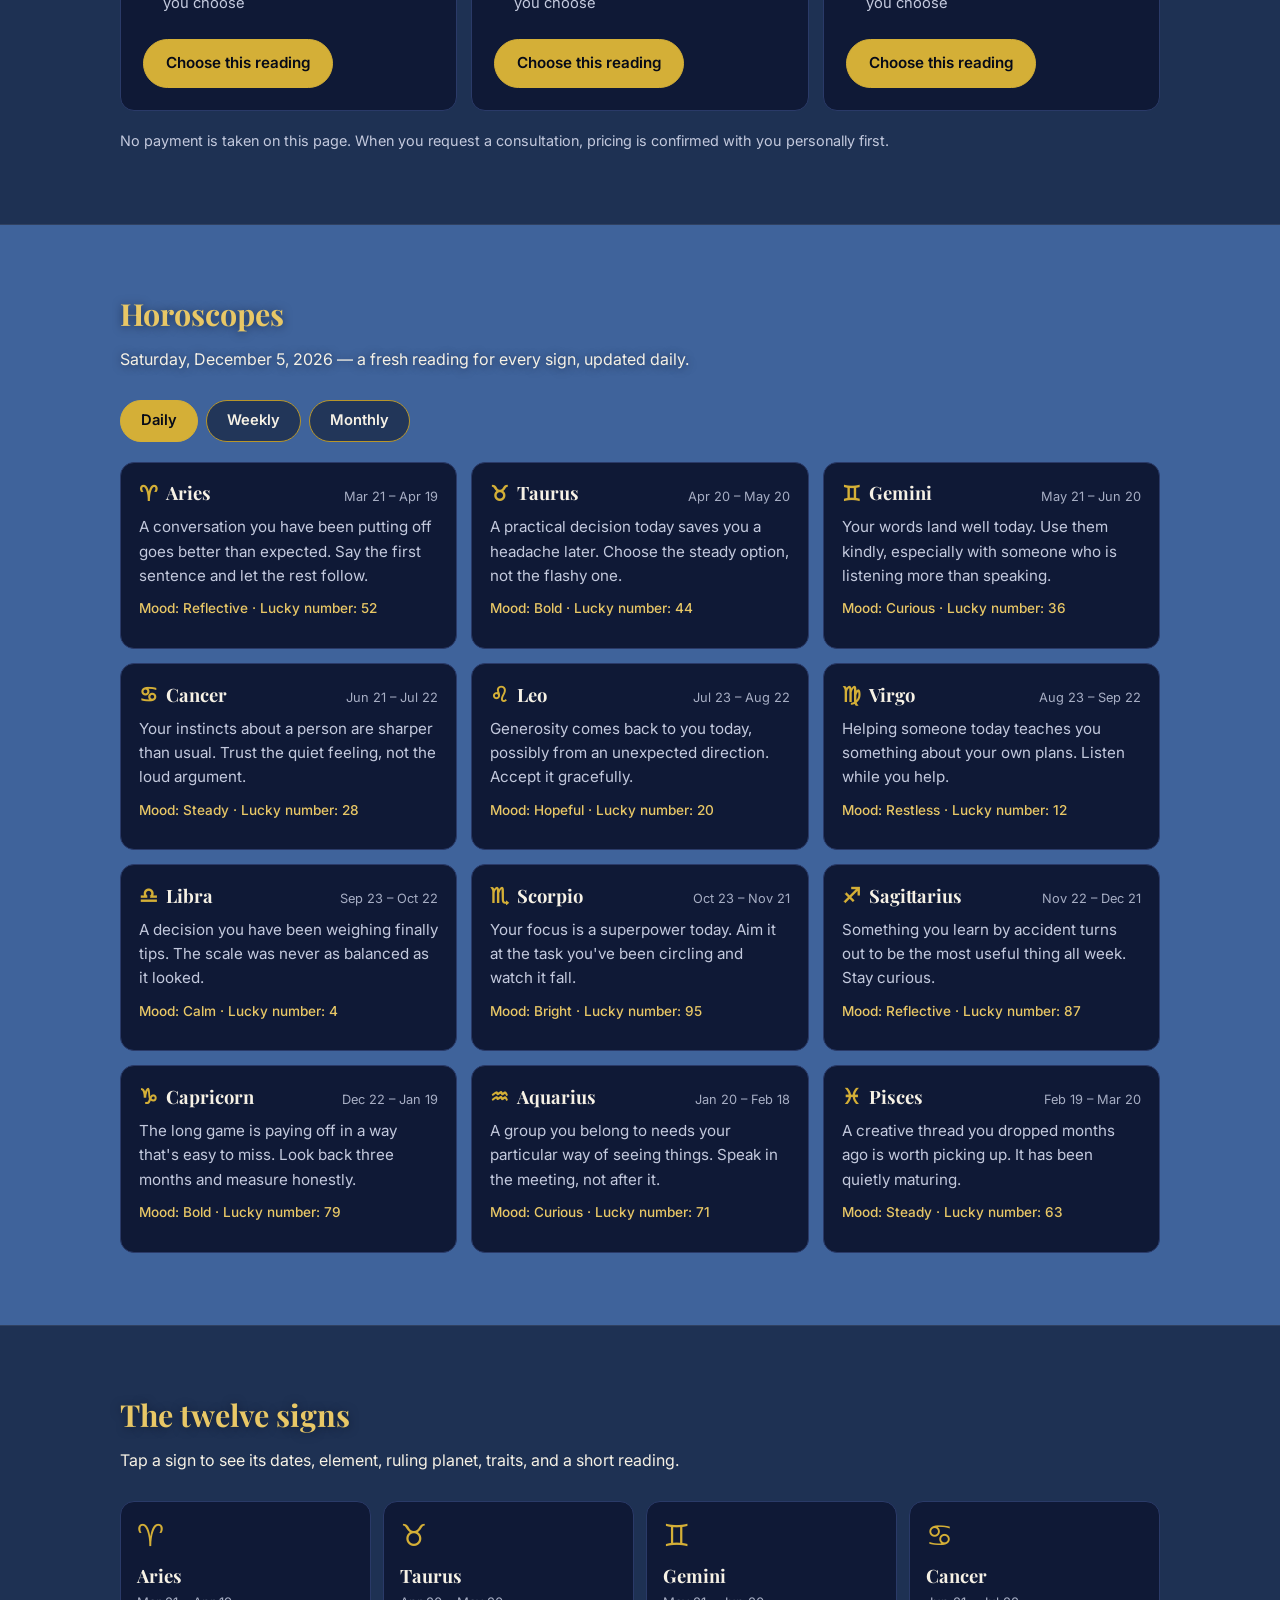
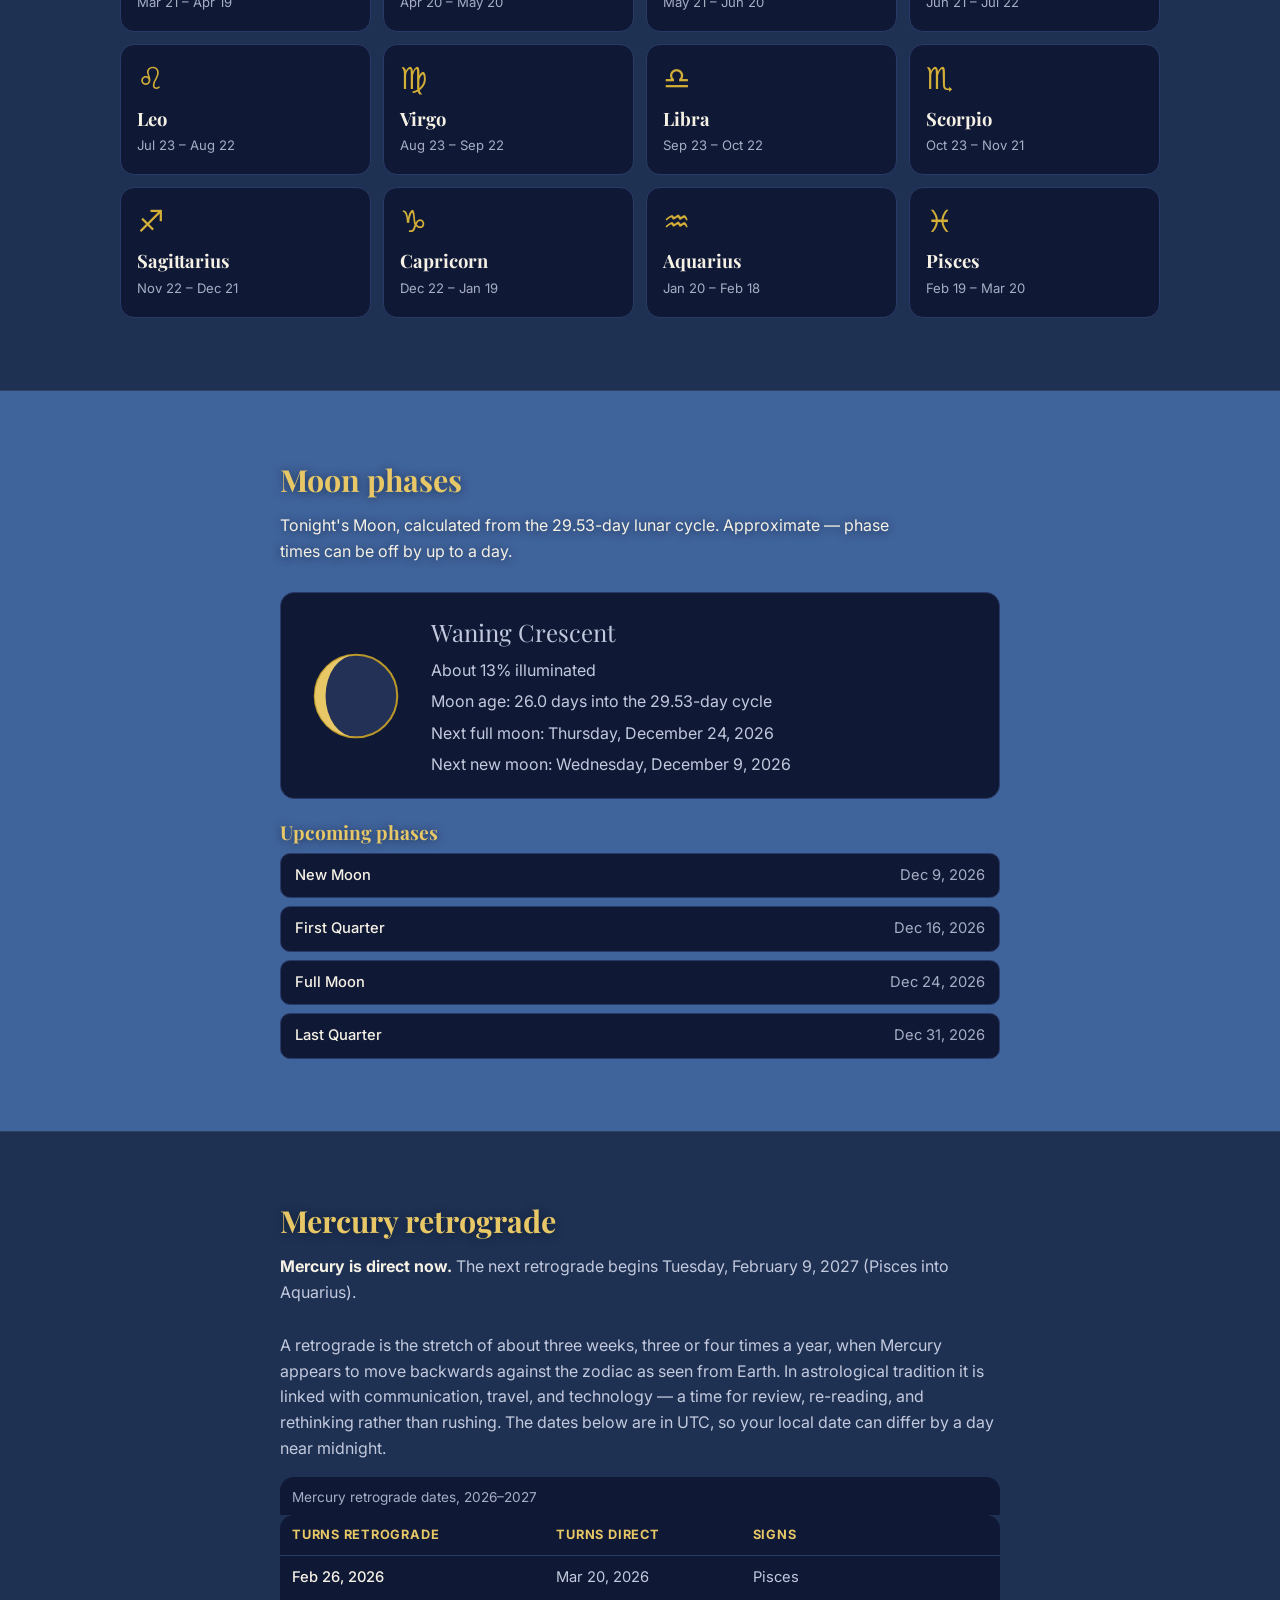
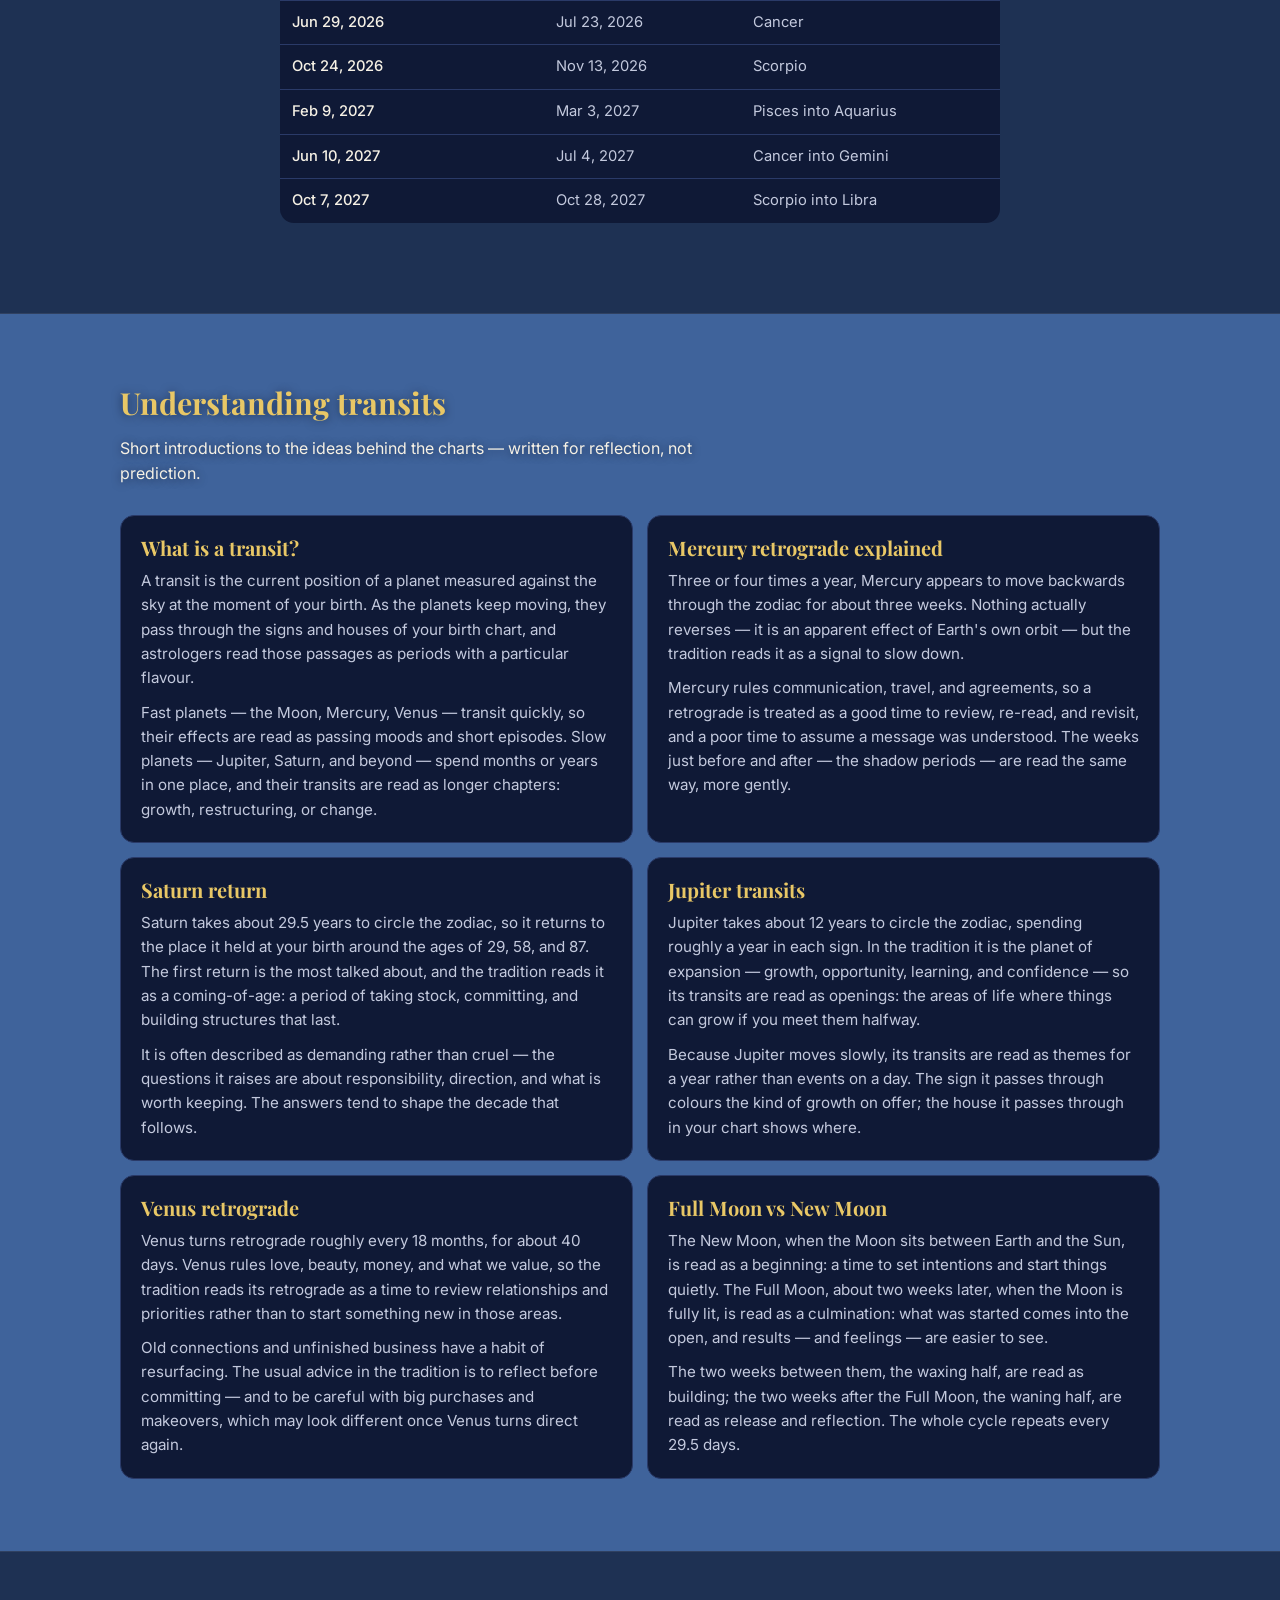
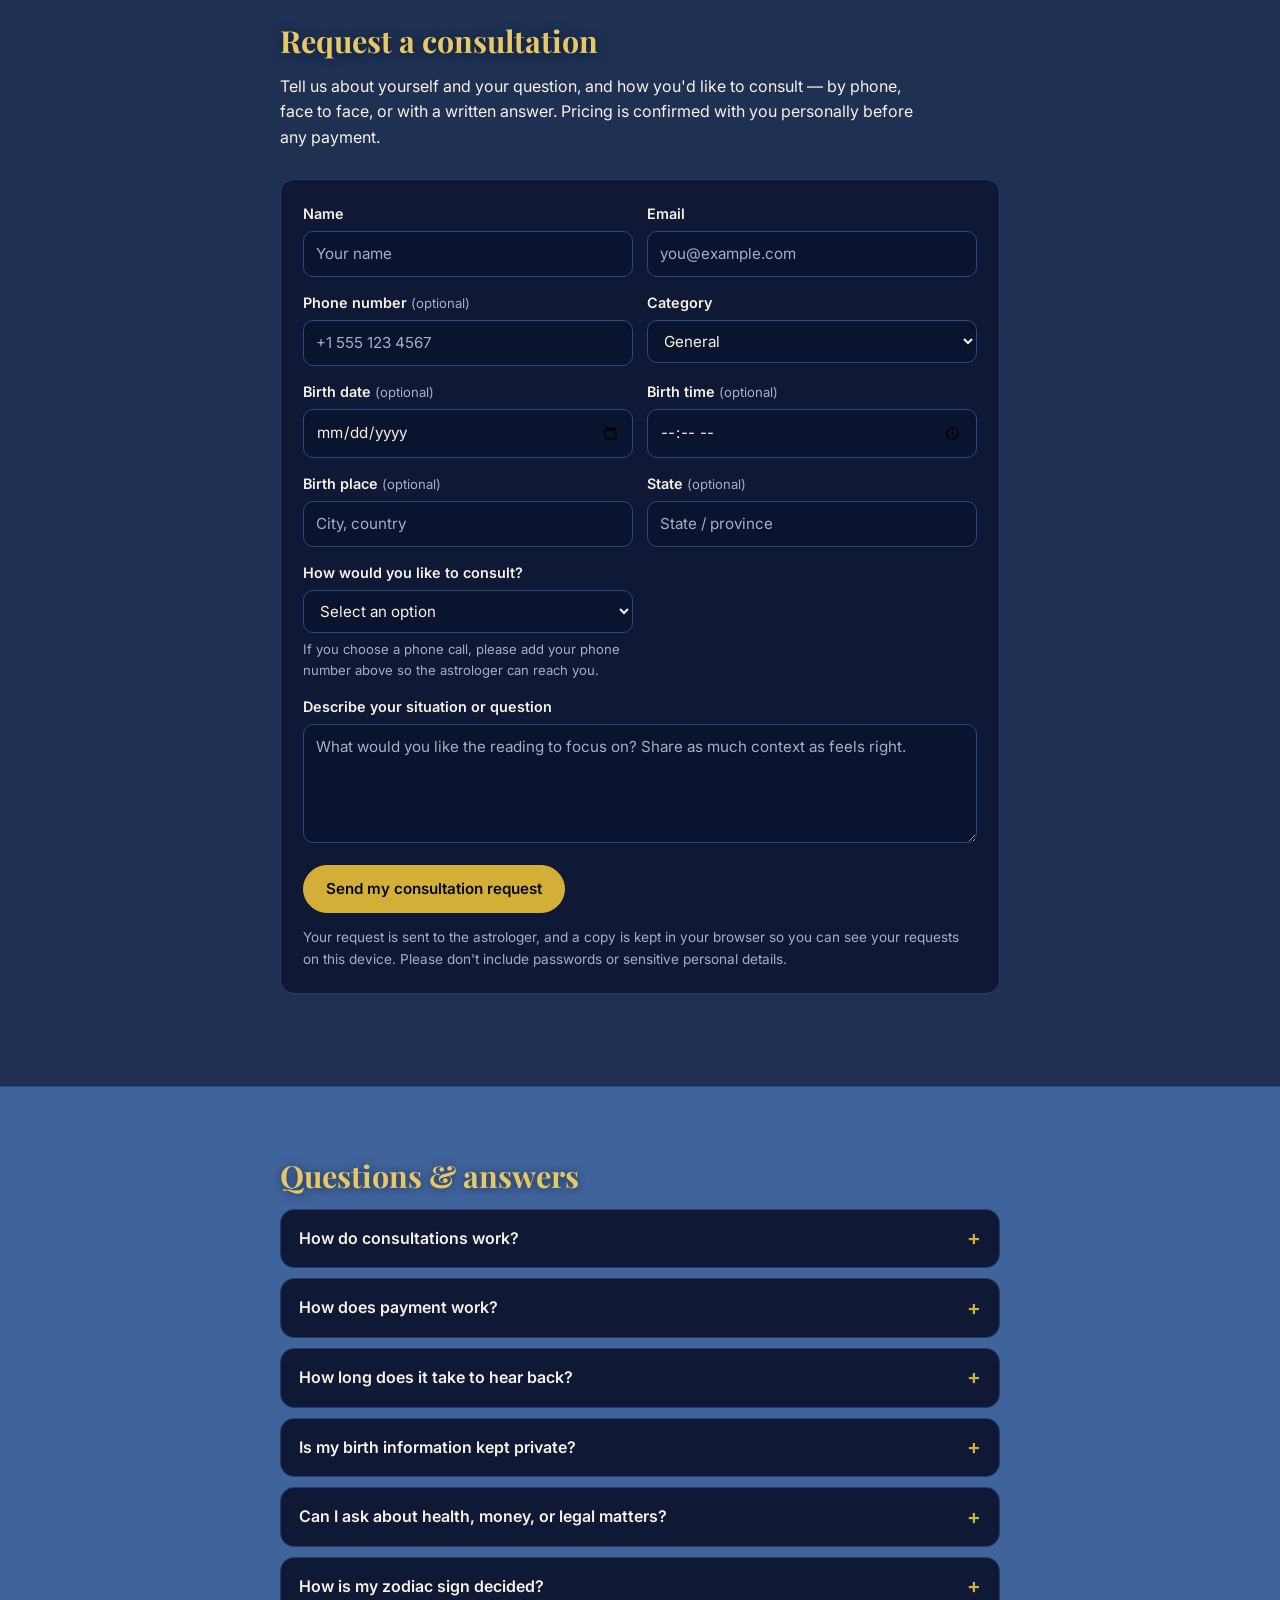
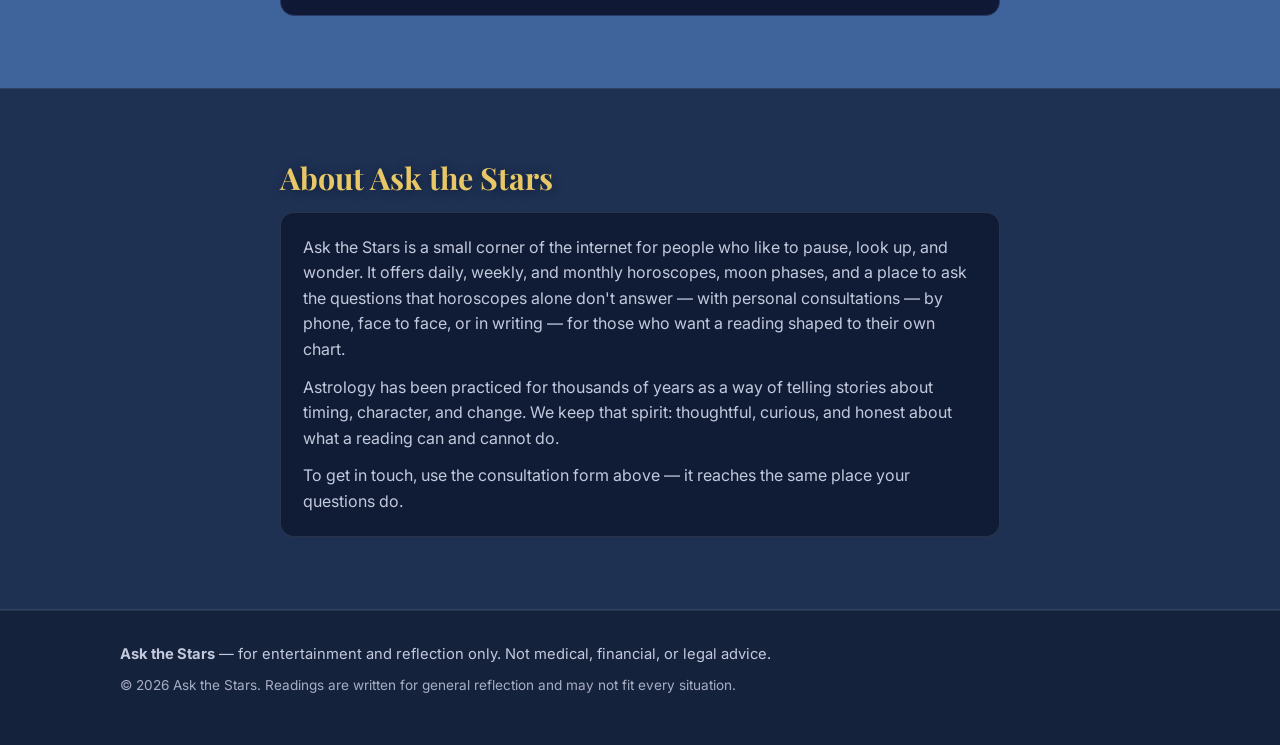
==== commit 8a0be5b9: "Present phone, face-to-face, and written consultations; add preferred way to consult" ====
--- a/index.html
+++ b/index.html
@@ -38,8 +38,9 @@
         <p class="hero-eyebrow">Personal astrology consultations</p>
         <h1>Ask the stars</h1>
         <p class="hero-lede">
-          A personal written answer to the question on your mind — prepared for
-          you, from your own birth details, not pulled from a template.
+          A personal consultation about the question on your mind — by phone,
+          face to face, or in writing — prepared for you from your own birth
+          details, not pulled from a template.
         </p>
         <div class="hero-actions">
           <a class="button button-gold" href="#ask">Request a consultation</a>
@@ -94,10 +95,10 @@
     <!-- Trust strip -->
     <div class="trust-strip">
       <div class="container trust-strip-inner">
-        <p><span class="trust-icon" aria-hidden="true">&#10022;</span> Answers written personally</p>
+        <p><span class="trust-icon" aria-hidden="true">&#10022;</span> Personal one-to-one consultations</p>
+        <p><span class="trust-icon" aria-hidden="true">&#10022;</span> By phone, face to face, or in writing</p>
         <p><span class="trust-icon" aria-hidden="true">&#10022;</span> Your details stay confidential</p>
-        <p><span class="trust-icon" aria-hidden="true">&#10022;</span> Answered in the order received</p>
-        <p><span class="trust-icon" aria-hidden="true">&#10022;</span> Usually within a few days</p>
+        <p><span class="trust-icon" aria-hidden="true">&#10022;</span> Pricing confirmed personally first</p>
       </div>
     </div>
 
@@ -105,22 +106,22 @@
     <section class="section" id="how" aria-labelledby="how-heading">
       <div class="container">
         <h2 id="how-heading">How it works</h2>
-        <p class="section-intro">Three simple steps between your question and a personal answer.</p>
+        <p class="section-intro">Three simple steps to a personal consultation.</p>
         <ol class="steps">
           <li class="step-card">
             <span class="step-number" aria-hidden="true">1</span>
             <h3>Ask your question</h3>
-            <p>Use the consultation form to share your question, your birth details, and how to reach you.</p>
+            <p>Use the consultation form to share your question, your birth details, how you'd like to consult, and how to reach you.</p>
           </li>
           <li class="step-card">
             <span class="step-number" aria-hidden="true">2</span>
-            <h3>Your reading is prepared</h3>
-            <p>Your question is read alongside your sign and birth details, and a written reading is prepared for you personally.</p>
+            <h3>Your consultation is arranged</h3>
+            <p>Your question is read alongside your sign and birth details, and your consultation is arranged personally — by phone, face to face, or in writing, as you prefer.</p>
           </li>
           <li class="step-card">
             <span class="step-number" aria-hidden="true">3</span>
-            <h3>Your personal answer is delivered</h3>
-            <p>The answer comes back to you by email — focused on themes, timing, and things to reflect on.</p>
+            <h3>You talk it through, personally</h3>
+            <p>Your consultation happens the way you chose — a phone call, a face-to-face conversation, or a written reading — focused on themes, timing, and things to reflect on.</p>
           </li>
         </ol>
       </div>
@@ -134,21 +135,21 @@
         <div class="services-grid">
           <article class="service-card">
             <h3>Single Question</h3>
-            <p>One question, one personal written answer. Share as much or as little context as you like, with your birth details if you want the answer shaped to your chart.</p>
+            <p>One question, answered personally — by phone, face to face, or in writing. Share as much or as little context as you like, with your birth details if you want the answer shaped to your chart.</p>
             <ul>
-              <li>One question, answered in writing</li>
+              <li>One question, answered personally</li>
               <li>Birth details optional</li>
-              <li>Delivered by email, usually within a few days</li>
+              <li>By phone, face to face, or in writing — you choose</li>
             </ul>
             <a class="button button-gold" href="#ask">Choose this reading</a>
           </article>
           <article class="service-card">
             <h3>A Deeper Reading</h3>
-            <p>A longer written reading that explores one area of your life in depth — love, career, money, health, or whatever matters most right now — drawing on your birth details.</p>
+            <p>A longer personal reading that explores one area of your life in depth — love, career, money, health, or whatever matters most right now — drawing on your birth details.</p>
             <ul>
               <li>One area of life, explored in depth</li>
               <li>Uses your birth date, time, and place</li>
-              <li>Delivered by email, usually within a few days</li>
+              <li>By phone, face to face, or in writing — you choose</li>
             </ul>
             <a class="button button-gold" href="#ask">Choose this reading</a>
           </article>
@@ -158,7 +159,7 @@
             <ul>
               <li>Full chart, read as a whole</li>
               <li>Needs your birth date, time, and place</li>
-              <li>Delivered by email, usually within a few days</li>
+              <li>By phone, face to face, or in writing — you choose</li>
             </ul>
             <a class="button button-gold" href="#ask">Choose this reading</a>
           </article>
@@ -282,9 +283,9 @@
       <div class="container narrow">
         <h2 id="ask-heading">Request a consultation</h2>
         <p class="section-intro">
-          Tell us about yourself and your question. Pricing is confirmed with
-          you personally before any payment, and a reply will be sent to your
-          email address.
+          Tell us about yourself and your question, and how you'd like to
+          consult — by phone, face to face, or with a written answer.
+          Pricing is confirmed with you personally before any payment.
         </p>
 
         <form id="question-form" name="consultation" method="POST" data-netlify="true" data-netlify-honeypot="bot-field" novalidate>
@@ -345,6 +346,20 @@
             </div>
           </div>
 
+          <div class="form-row">
+            <div class="field">
+              <label for="q-mode">How would you like to consult?</label>
+              <select id="q-mode" name="consultation_mode" required>
+                <option value="" selected>Select an option</option>
+                <option value="Phone call">Phone call</option>
+                <option value="Face to face">Face to face</option>
+                <option value="Written answer by email">Written answer by email</option>
+              </select>
+              <p class="field-error" id="mode-error" hidden>Please choose how you'd like to consult.</p>
+              <p class="field-hint">If you choose a phone call, please add your phone number above so the astrologer can reach you.</p>
+            </div>
+          </div>
+
           <div class="field">
             <label for="q-question">Describe your situation or question</label>
             <textarea id="q-question" name="question" rows="4" required
@@ -363,7 +378,7 @@
 
         <div class="confirmation" id="confirmation" hidden role="status">
           <p><strong>Your consultation request has been received.</strong> <span id="confirmation-ref"></span></p>
-          <p>A reply will be sent to <span id="confirmation-email"></span> — pricing is confirmed with you personally first, and answers usually arrive within a few days.</p>
+          <p>We'll be in touch at <span id="confirmation-email"></span> to arrange your consultation — pricing is confirmed with you personally first.</p>
         </div>
 
         <div class="my-questions" id="my-questions" hidden>
@@ -380,11 +395,12 @@
         <h2 id="faq-heading">Questions &amp; answers</h2>
         <div class="faq-list">
           <details class="faq-item">
-            <summary>How are consultations answered?</summary>
+            <summary>How do consultations work?</summary>
             <p>
-              Each request is read alongside the asker's sign and birth details, when shared,
-              and answered with a short written reading. Answers focus on themes, timing,
-              and things to reflect on — not predictions set in stone.
+              You choose how you'd like to consult — by phone call, face to face, or with
+              a written answer. Each request is read alongside the asker's sign and birth
+              details, when shared. Consultations focus on themes, timing, and things to
+              reflect on — not predictions set in stone.
             </p>
           </details>
           <details class="faq-item">
@@ -396,18 +412,19 @@
             </p>
           </details>
           <details class="faq-item">
-            <summary>How long does an answer take?</summary>
+            <summary>How long does it take to hear back?</summary>
             <p>
-              Requests are answered in the order they arrive, usually within a few days.
-              Complex questions may take a little longer.
+              Requests are handled in the order they arrive, usually within a few days.
+              Phone and face-to-face consultations are arranged personally after your
+              request; written answers for complex questions may take a little longer.
             </p>
           </details>
           <details class="faq-item">
             <summary>Is my birth information kept private?</summary>
             <p>
-              In this standalone version, anything you enter stays in your own browser on
-              your own device — it is not sent to a server. Only share what you're
-              comfortable sharing.
+              Your details are sent to the astrologer so your consultation can be
+              arranged, and are kept confidential — they are not shared or published.
+              Only share what you're comfortable sharing.
             </p>
           </details>
           <details class="faq-item">
@@ -440,8 +457,8 @@
             pause, look up, and wonder. It offers daily, weekly, and monthly
             horoscopes, moon phases, and a
             place to ask the questions that horoscopes alone don't answer — with
-            personal written consultations for those who want a reading shaped
-            to their own chart.
+            personal consultations — by phone, face to face, or in writing —
+            for those who want a reading shaped to their own chart.
           </p>
           <p>
             Astrology has been practiced for thousands of years as a way of
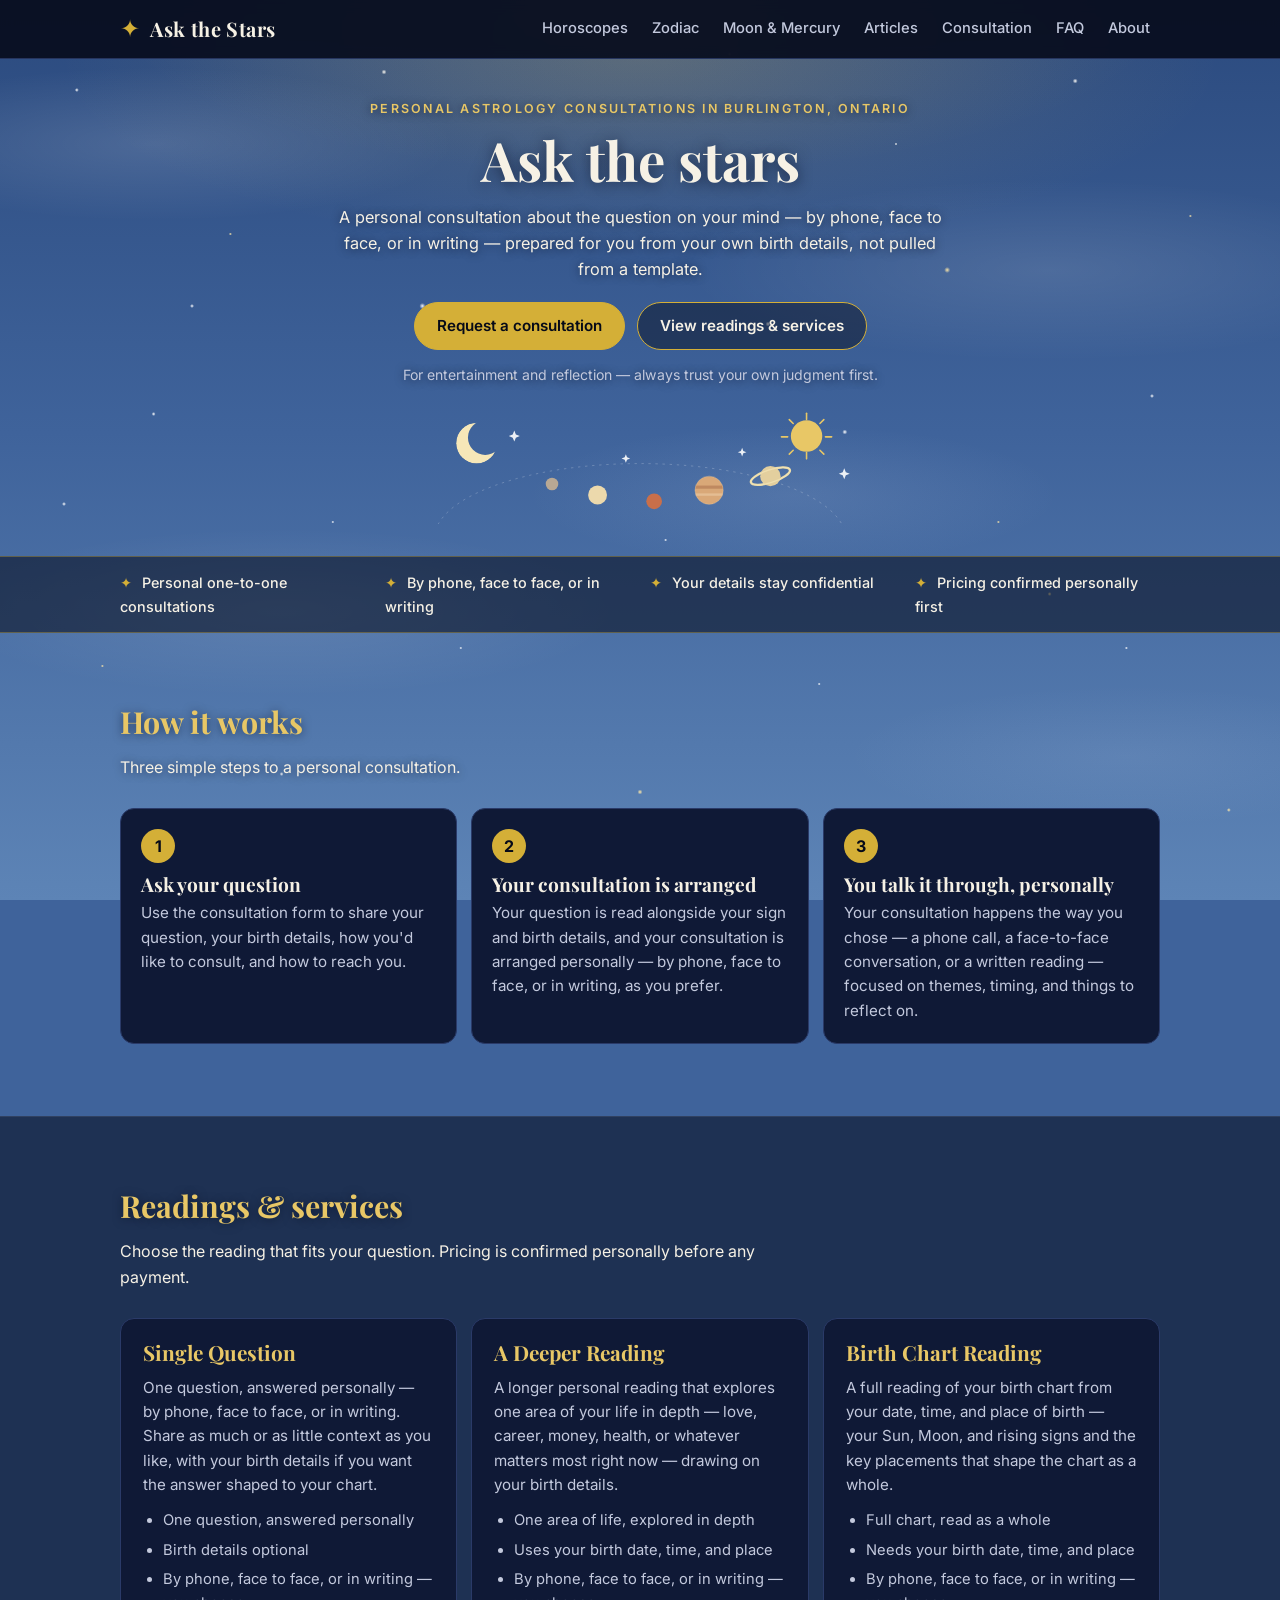
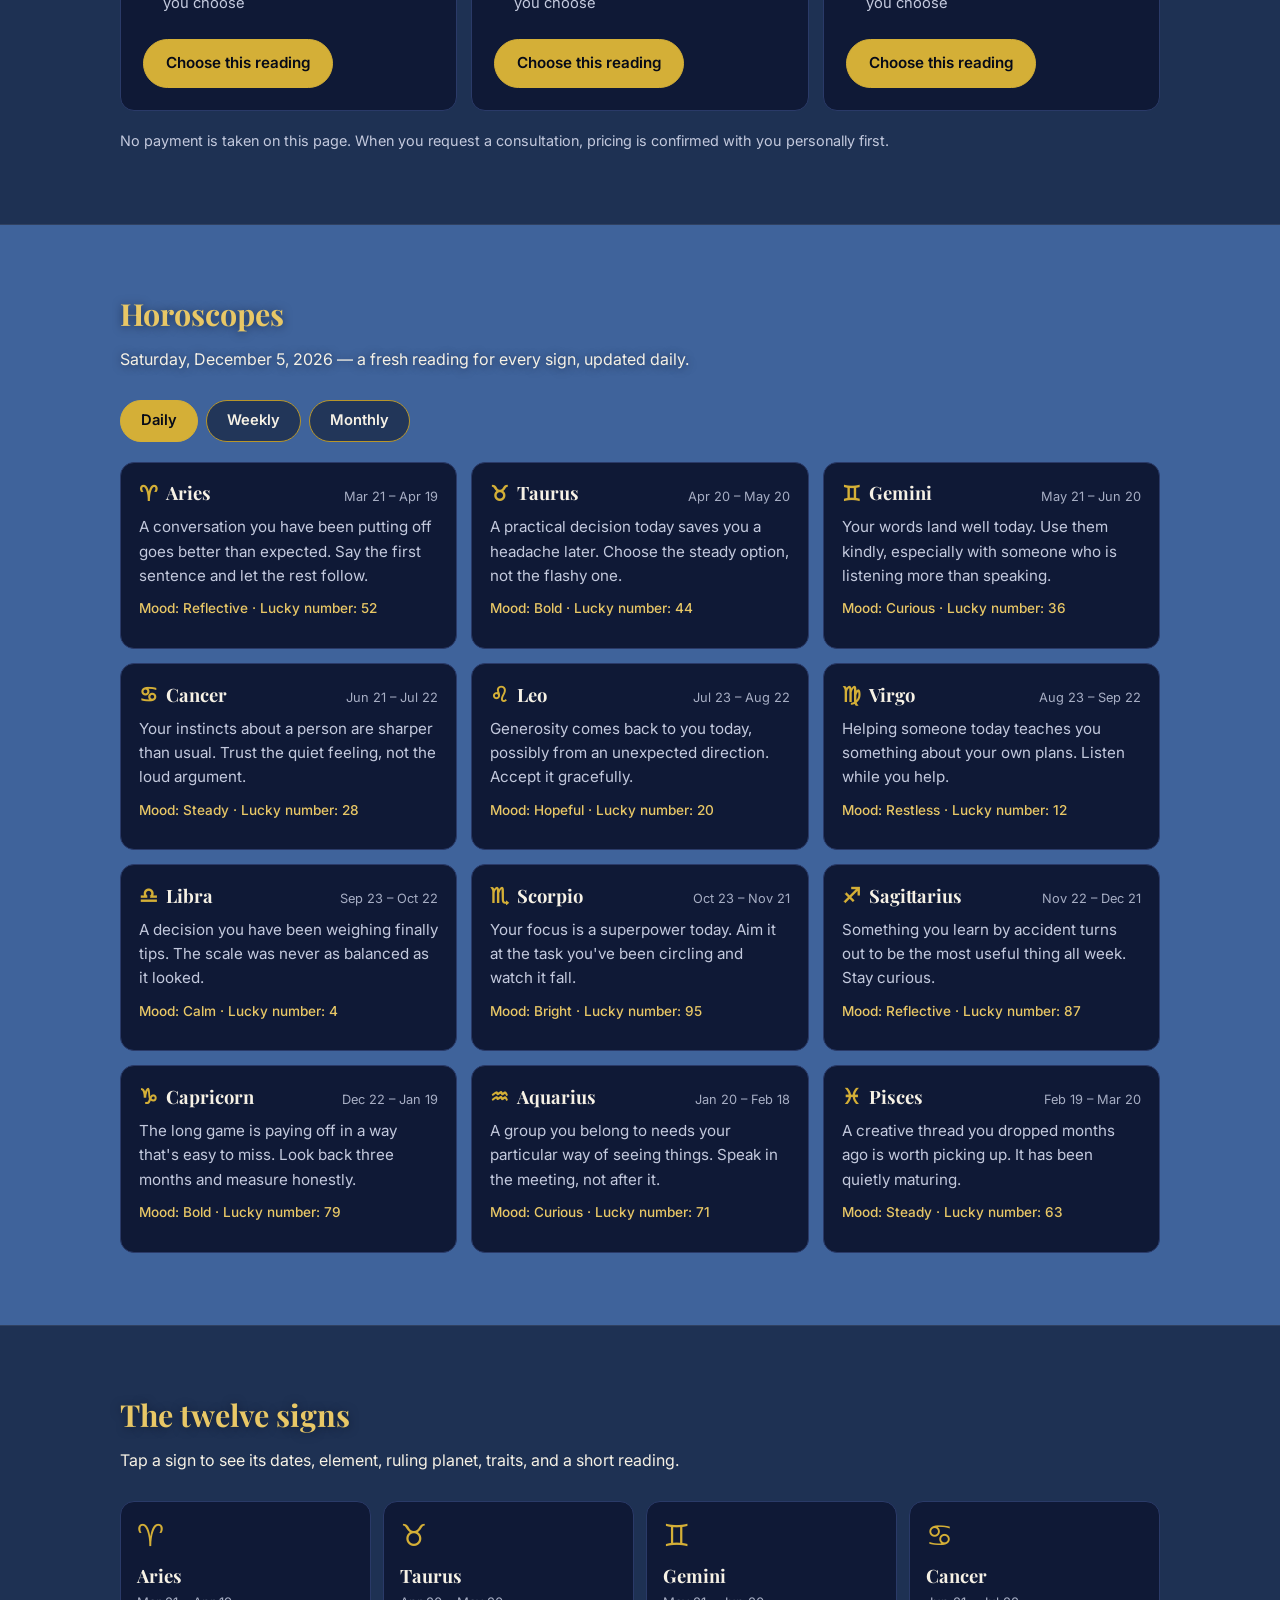
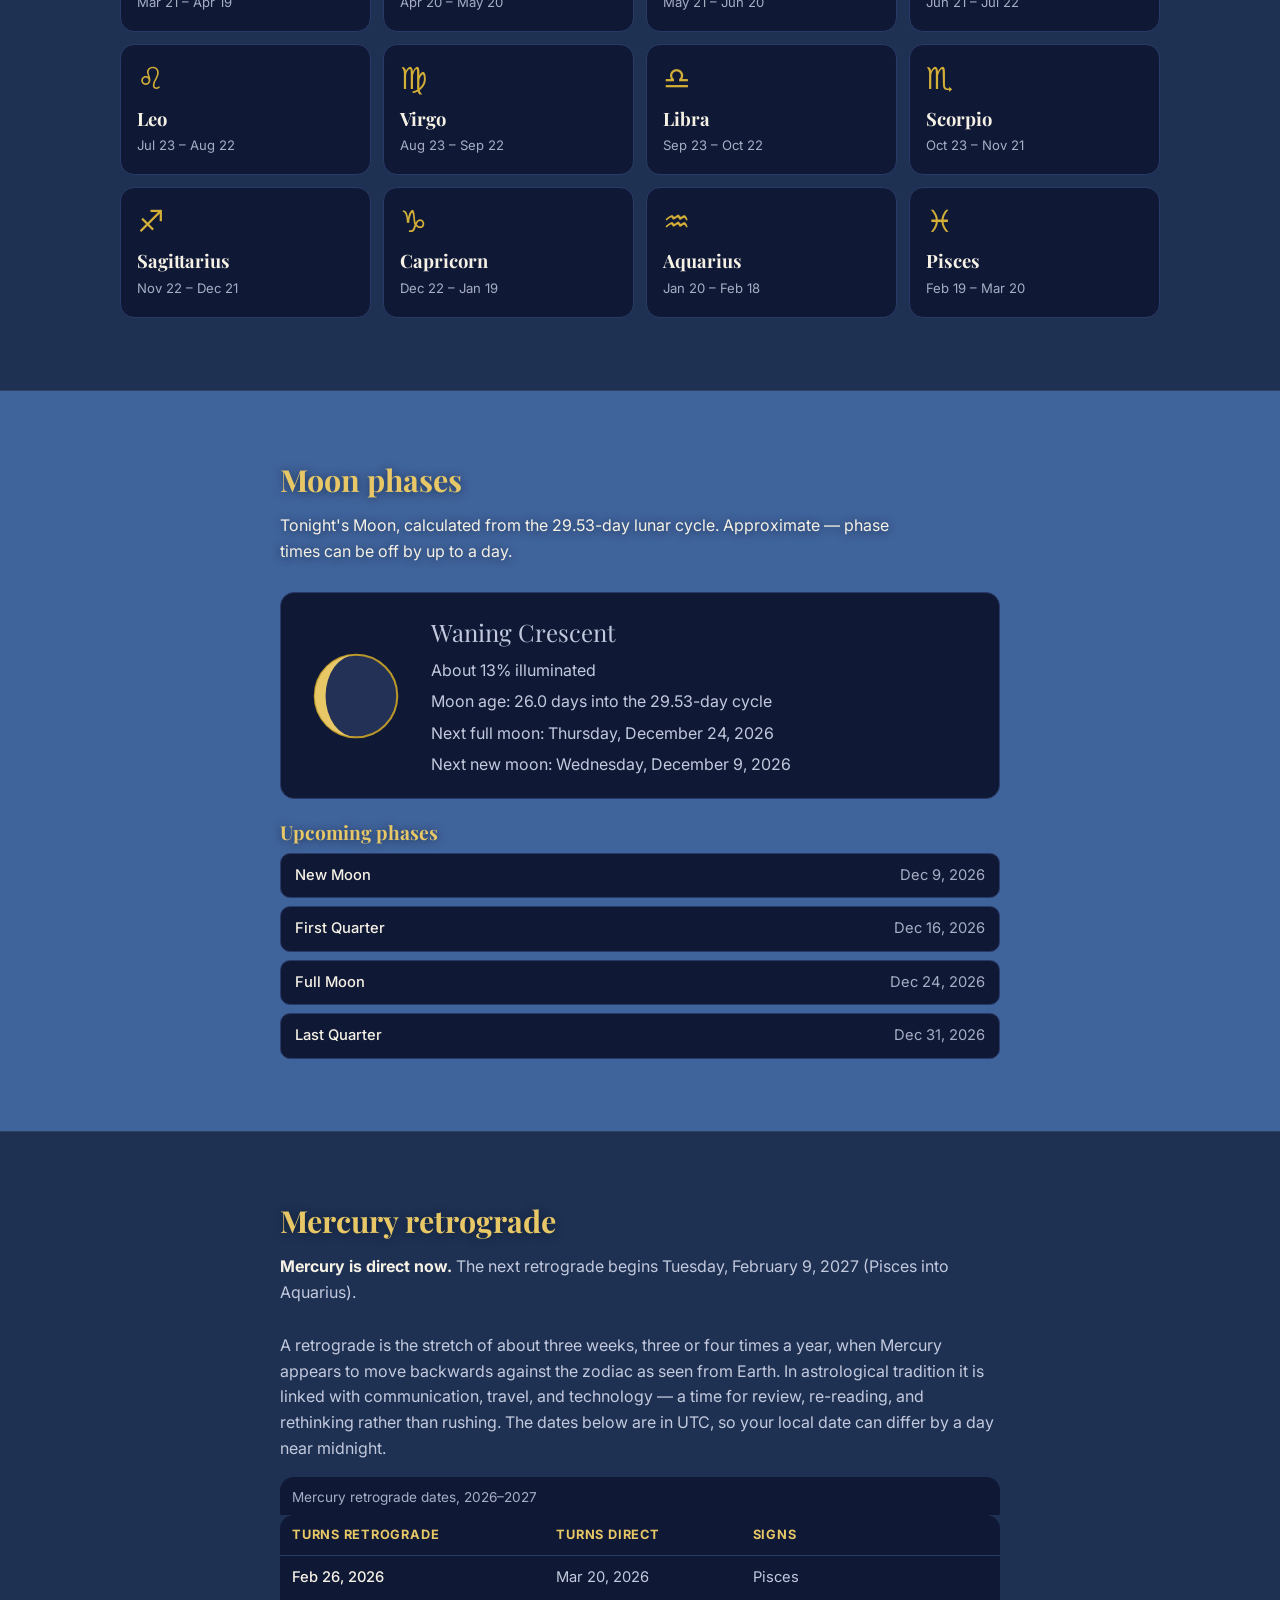
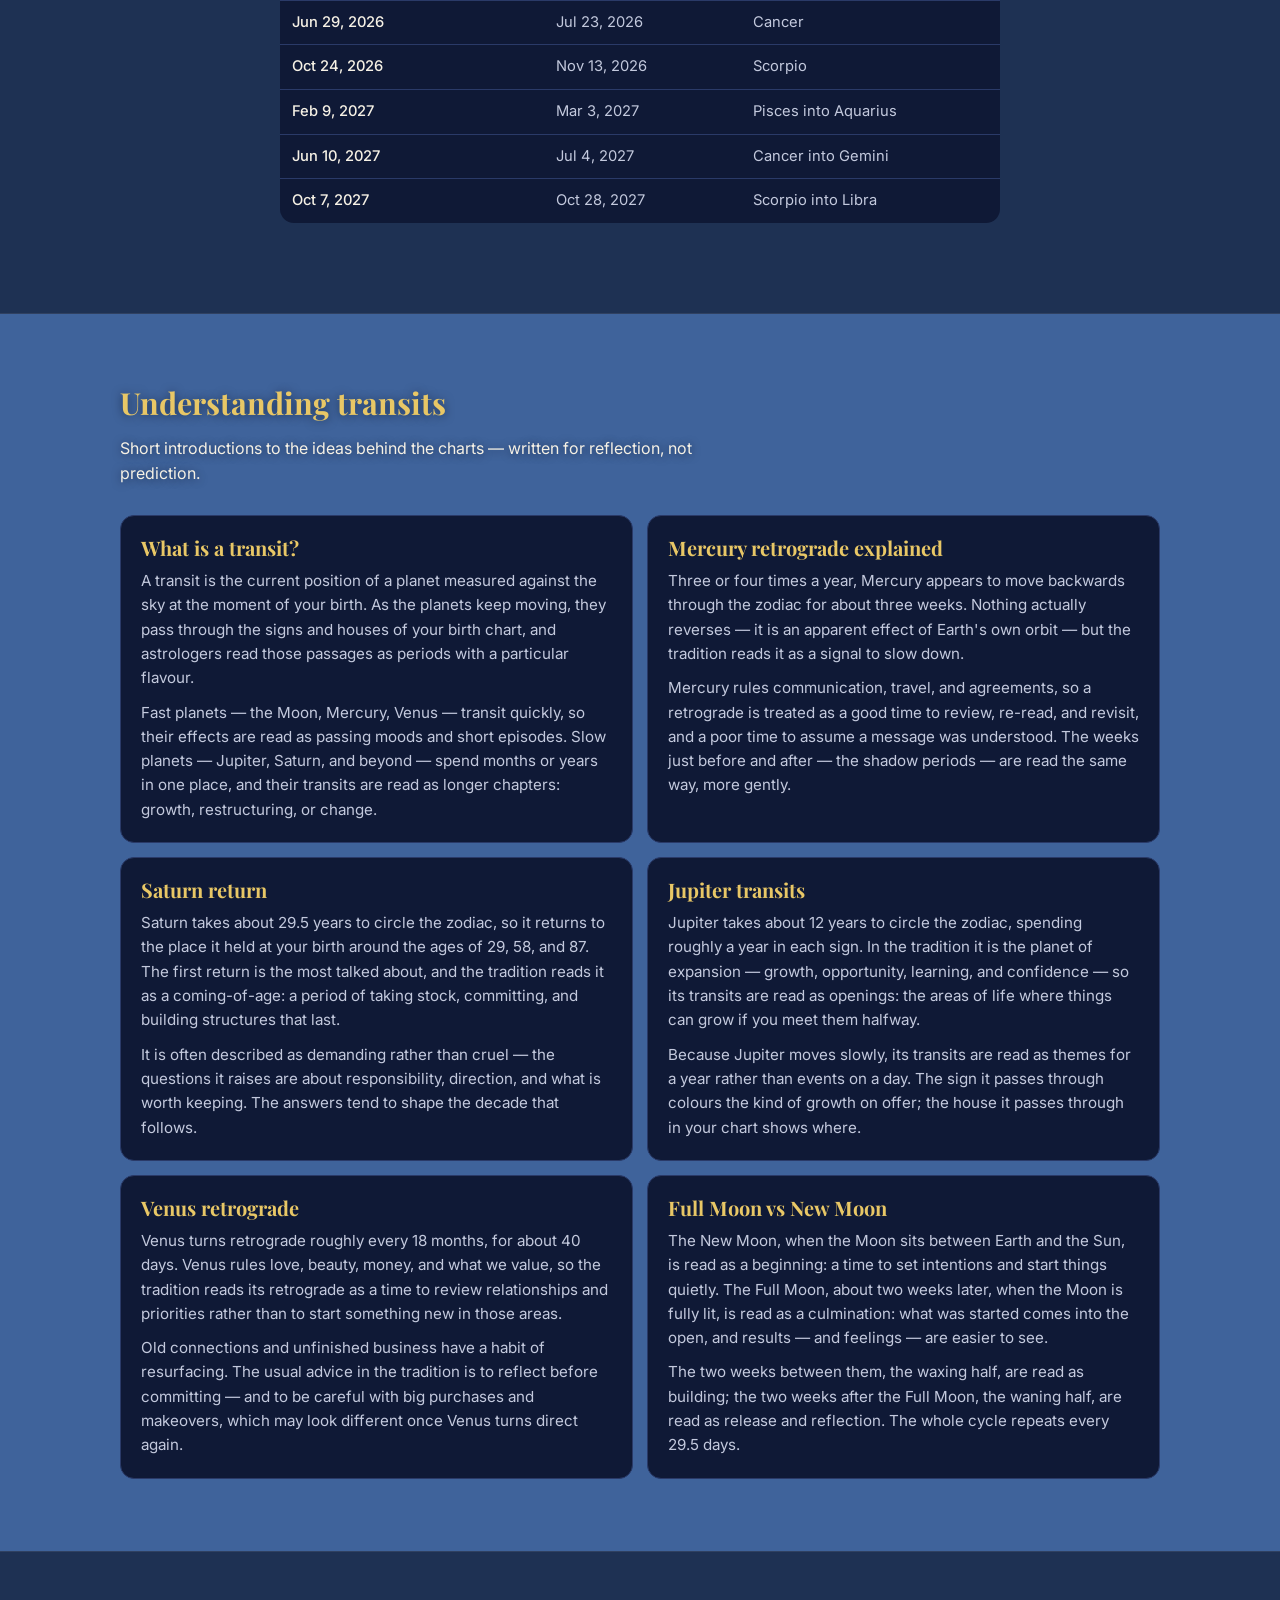
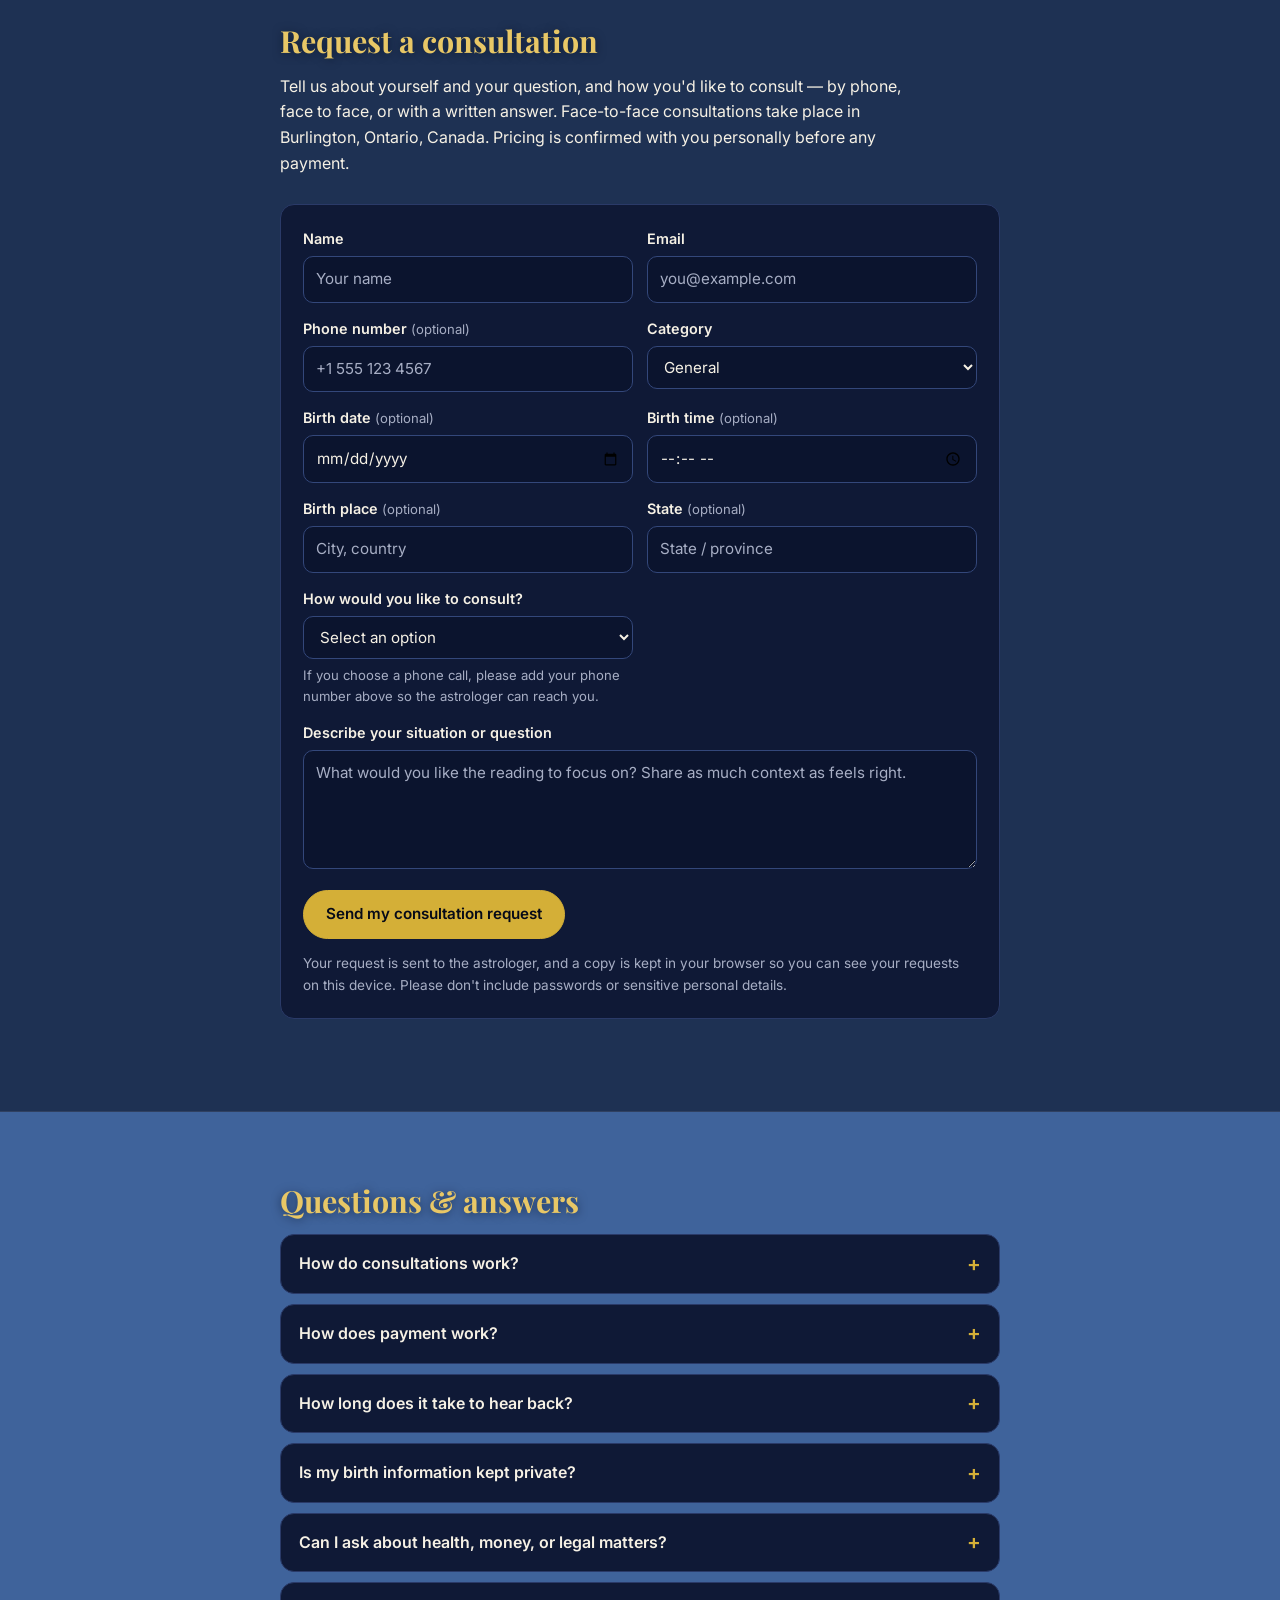
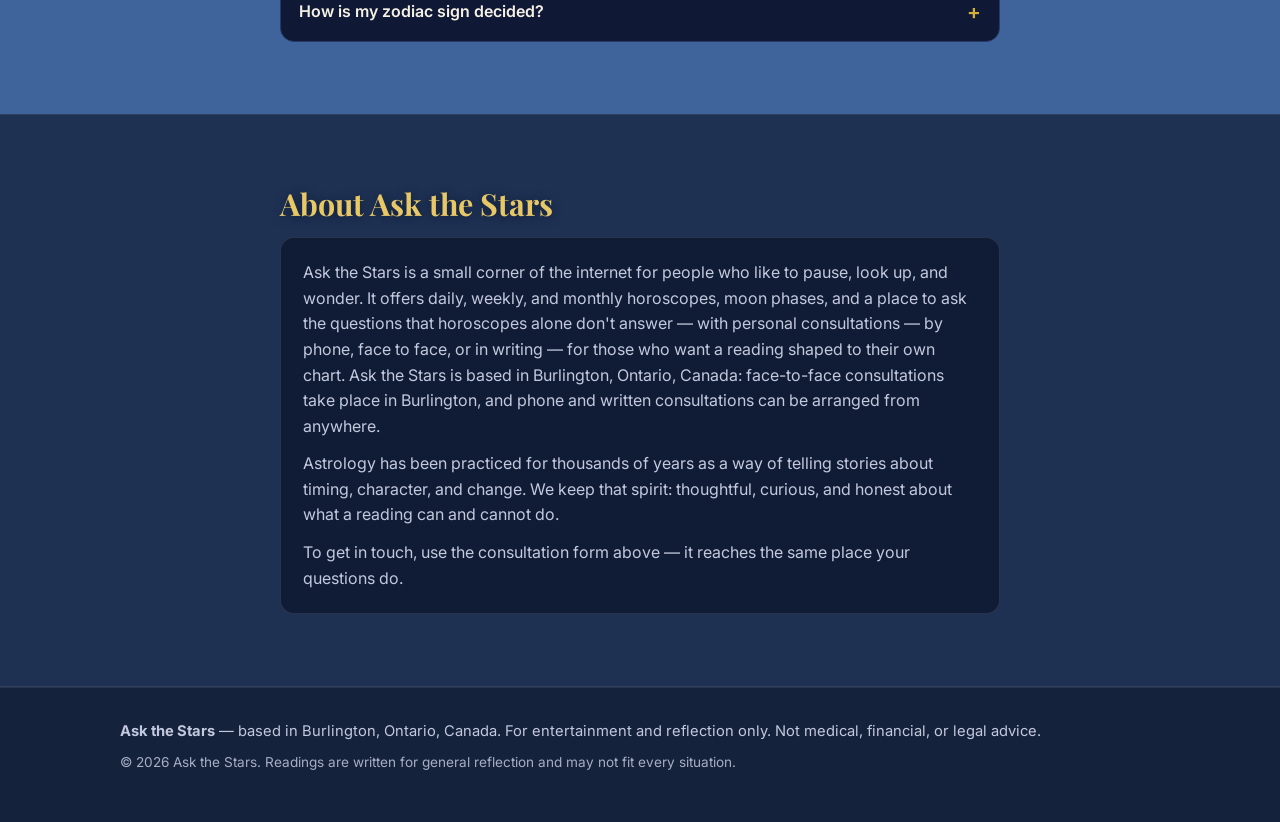
==== commit 6acec693: "Add local SEO for Burlington, Ontario; show astrologer location on the site" ====
--- a/index.html
+++ b/index.html
@@ -3,8 +3,33 @@
 <head>
   <meta charset="UTF-8" />
   <meta name="viewport" content="width=device-width, initial-scale=1.0" />
-  <meta name="description" content="Ask the Stars — personal astrology consultations, daily, weekly and monthly horoscopes, moon phases, and Mercury retrograde dates." />
-  <title>Ask the Stars — Personal Astrology Consultations &amp; Horoscopes</title>
+  <meta name="description" content="Personal astrology consultations in Burlington, Ontario, Canada — by phone, face to face, or in writing. Plus daily, weekly and monthly horoscopes, moon phases, and Mercury retrograde dates." />
+  <title>Astrology Consultations in Burlington, Ontario | Ask the Stars</title>
+  <link rel="canonical" href="https://checkyourstars.com/" />
+  <meta property="og:type" content="website" />
+  <meta property="og:locale" content="en_CA" />
+  <meta property="og:url" content="https://checkyourstars.com/" />
+  <meta property="og:title" content="Astrology Consultations in Burlington, Ontario | Ask the Stars" />
+  <meta property="og:description" content="Personal astrology consultations in Burlington, Ontario, Canada — by phone, face to face, or in writing." />
+  <meta name="twitter:card" content="summary" />
+  <meta name="twitter:title" content="Astrology Consultations in Burlington, Ontario | Ask the Stars" />
+  <meta name="twitter:description" content="Personal astrology consultations in Burlington, Ontario, Canada — by phone, face to face, or in writing." />
+  <script type="application/ld+json">
+  {
+    "@context": "https://schema.org",
+    "@type": "ProfessionalService",
+    "name": "Ask the Stars",
+    "description": "Personal astrology consultations in Burlington, Ontario, Canada — by phone, face to face, or in writing.",
+    "url": "https://checkyourstars.com/",
+    "address": {
+      "@type": "PostalAddress",
+      "addressLocality": "Burlington",
+      "addressRegion": "ON",
+      "addressCountry": "CA"
+    },
+    "areaServed": "Burlington, Ontario, Canada"
+  }
+  </script>
   <link rel="preconnect" href="https://fonts.googleapis.com" />
   <link rel="preconnect" href="https://fonts.gstatic.com" crossorigin />
   <link href="https://fonts.googleapis.com/css2?family=Playfair+Display:wght@600;700&family=Inter:wght@400;500;600&display=swap" rel="stylesheet" />
@@ -35,7 +60,7 @@
     <!-- Hero -->
     <section class="hero" id="top">
       <div class="container hero-inner">
-        <p class="hero-eyebrow">Personal astrology consultations</p>
+        <p class="hero-eyebrow">Personal astrology consultations in Burlington, Ontario</p>
         <h1>Ask the stars</h1>
         <p class="hero-lede">
           A personal consultation about the question on your mind — by phone,
@@ -285,6 +310,7 @@
         <p class="section-intro">
           Tell us about yourself and your question, and how you'd like to
           consult — by phone, face to face, or with a written answer.
+          Face-to-face consultations take place in Burlington, Ontario, Canada.
           Pricing is confirmed with you personally before any payment.
         </p>
 
@@ -458,7 +484,10 @@
             horoscopes, moon phases, and a
             place to ask the questions that horoscopes alone don't answer — with
             personal consultations — by phone, face to face, or in writing —
-            for those who want a reading shaped to their own chart.
+            for those who want a reading shaped to their own chart. Ask the
+            Stars is based in Burlington, Ontario, Canada: face-to-face
+            consultations take place in Burlington, and phone and written
+            consultations can be arranged from anywhere.
           </p>
           <p>
             Astrology has been practiced for thousands of years as a way of
@@ -502,7 +531,7 @@
 
   <footer class="site-footer">
     <div class="container">
-      <p><strong>Ask the Stars</strong> — for entertainment and reflection only. Not medical, financial, or legal advice.</p>
+      <p><strong>Ask the Stars</strong> — based in Burlington, Ontario, Canada. For entertainment and reflection only. Not medical, financial, or legal advice.</p>
       <p class="footer-small">&copy; <span id="footer-year">2026</span> Ask the Stars. Readings are written for general reflection and may not fit every situation.</p>
     </div>
   </footer>
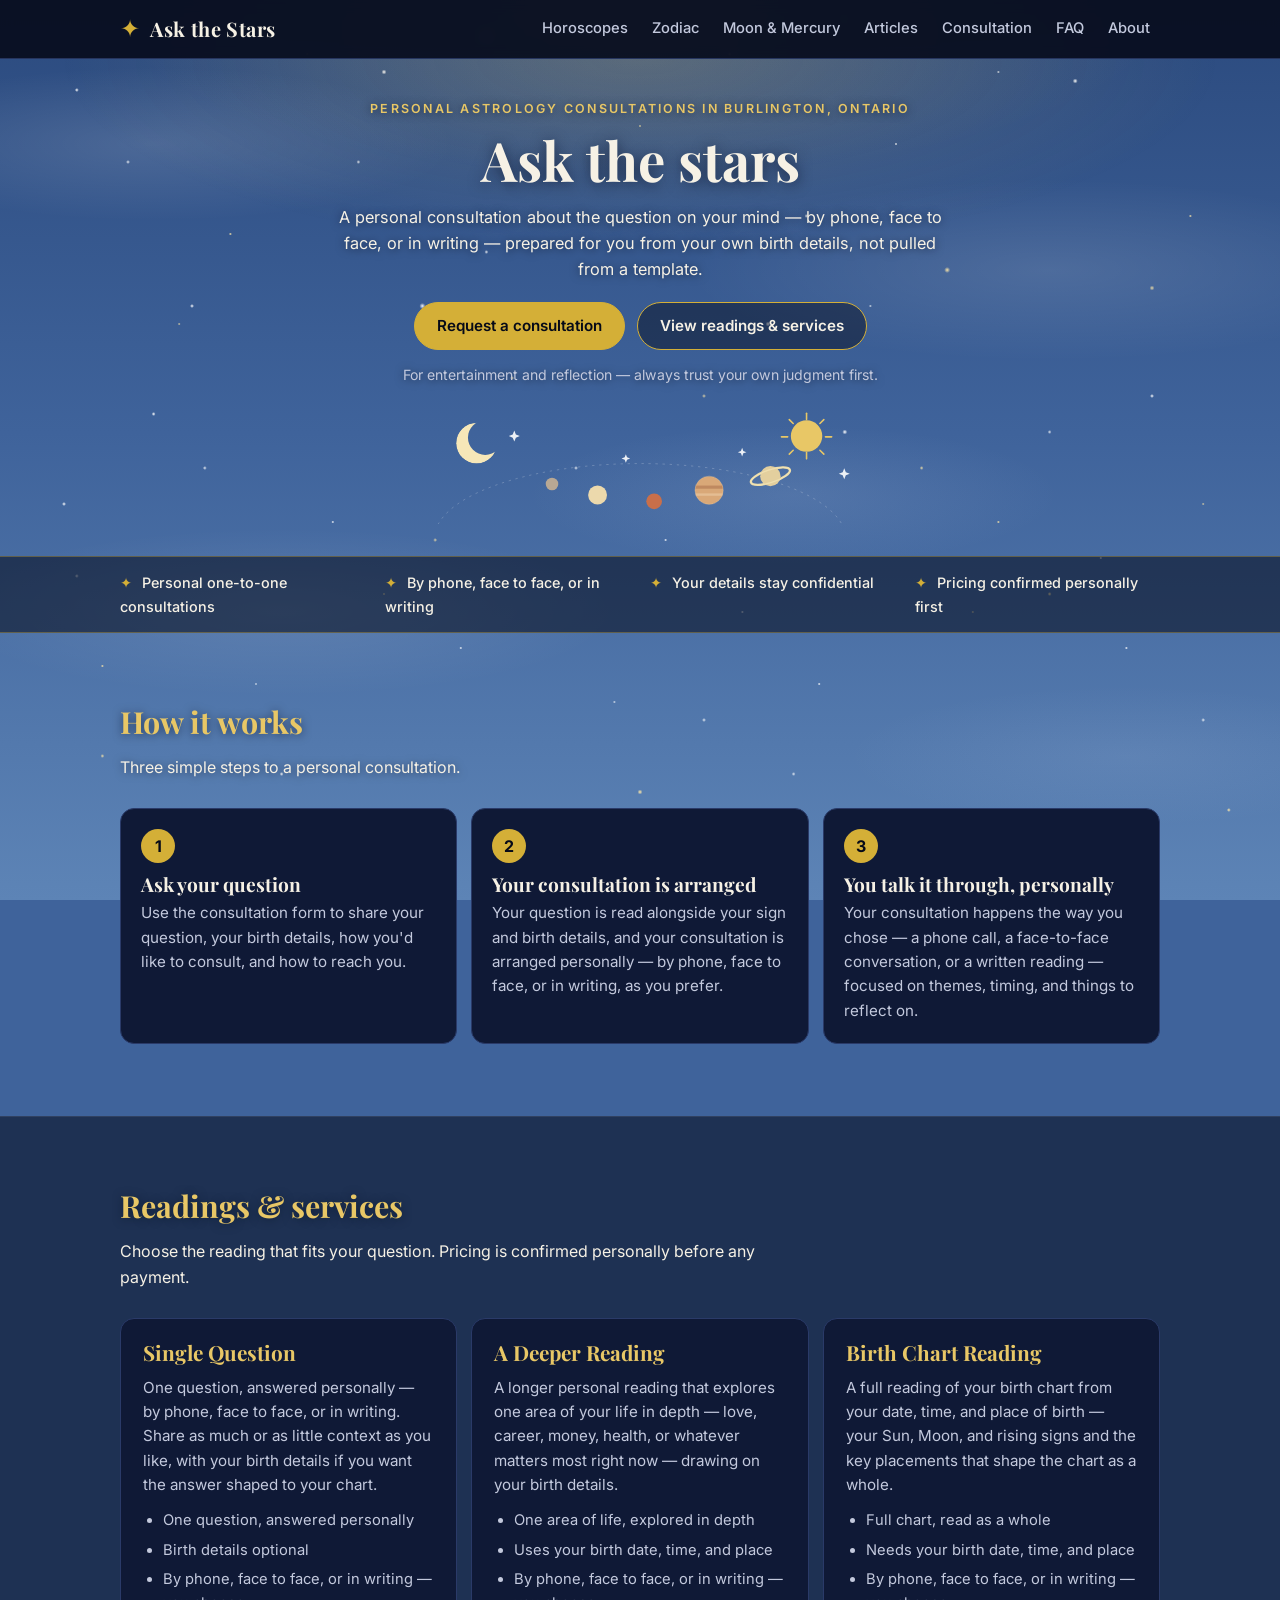
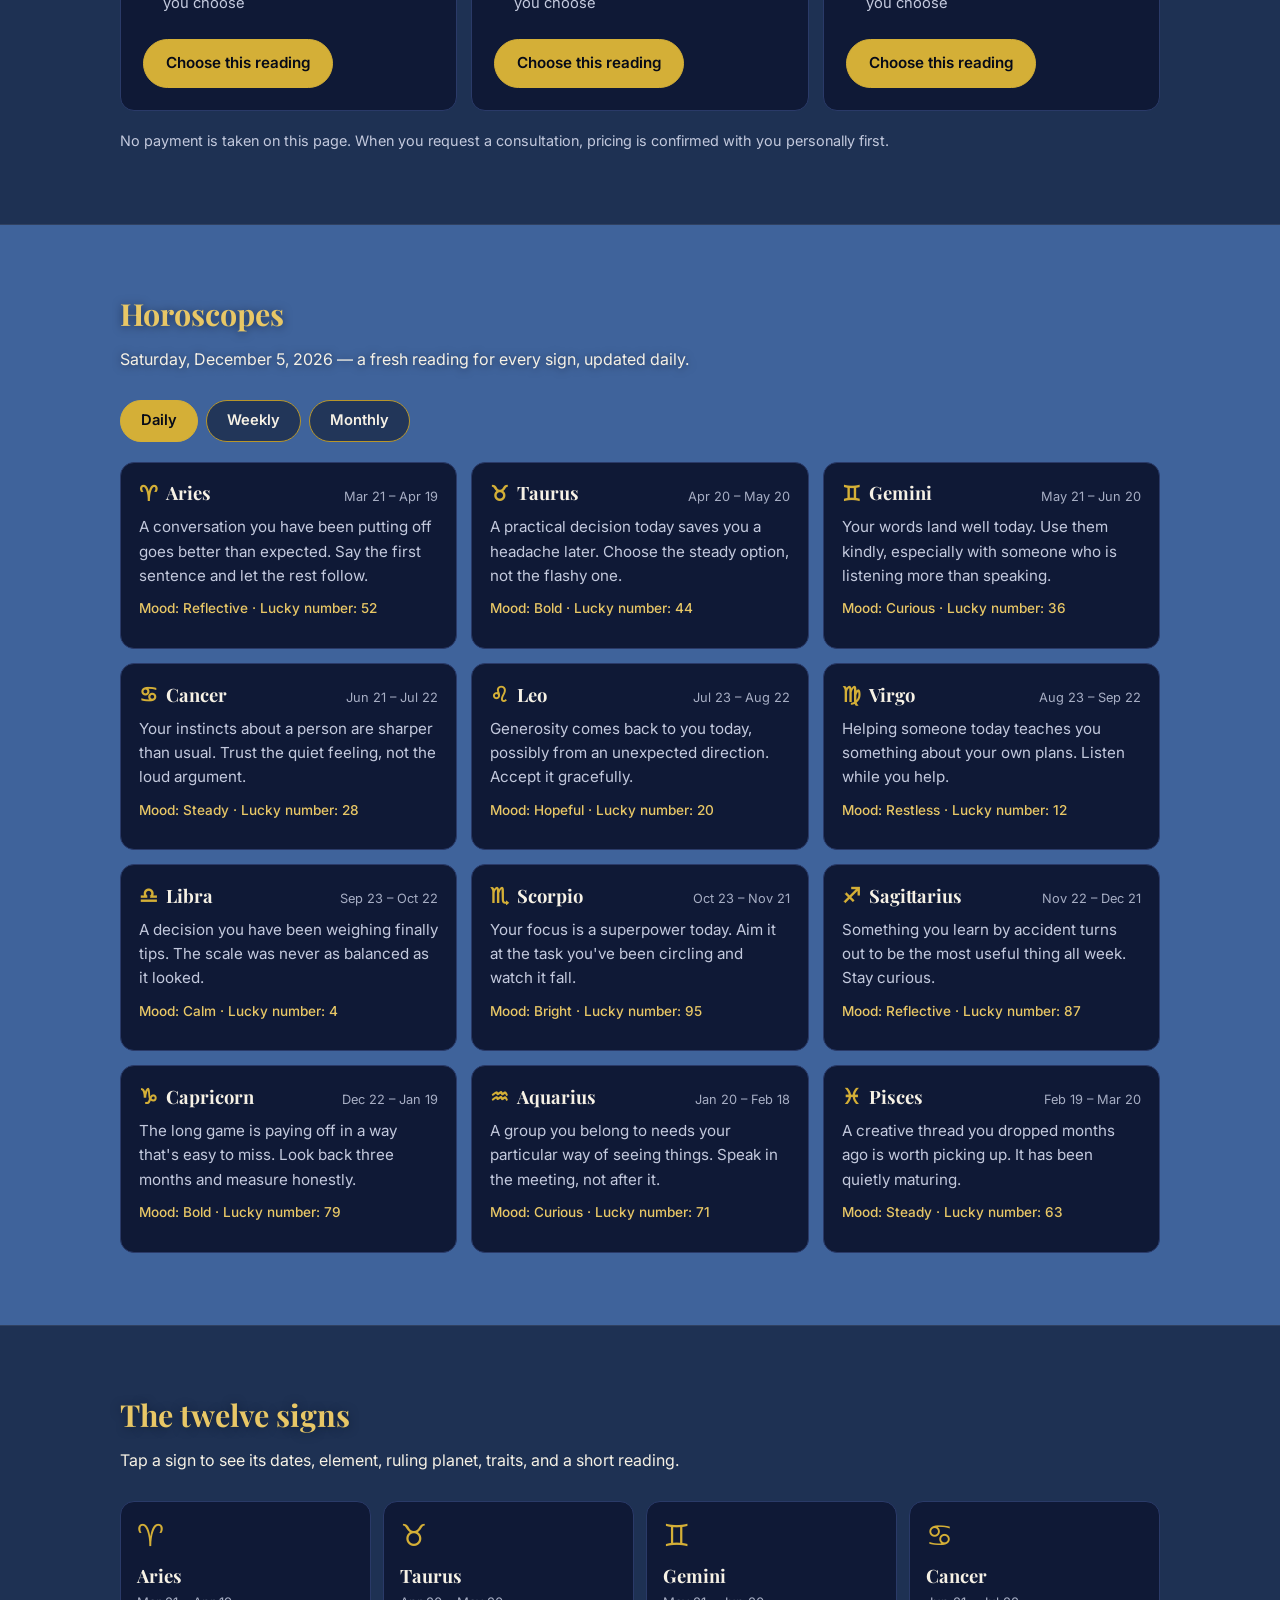
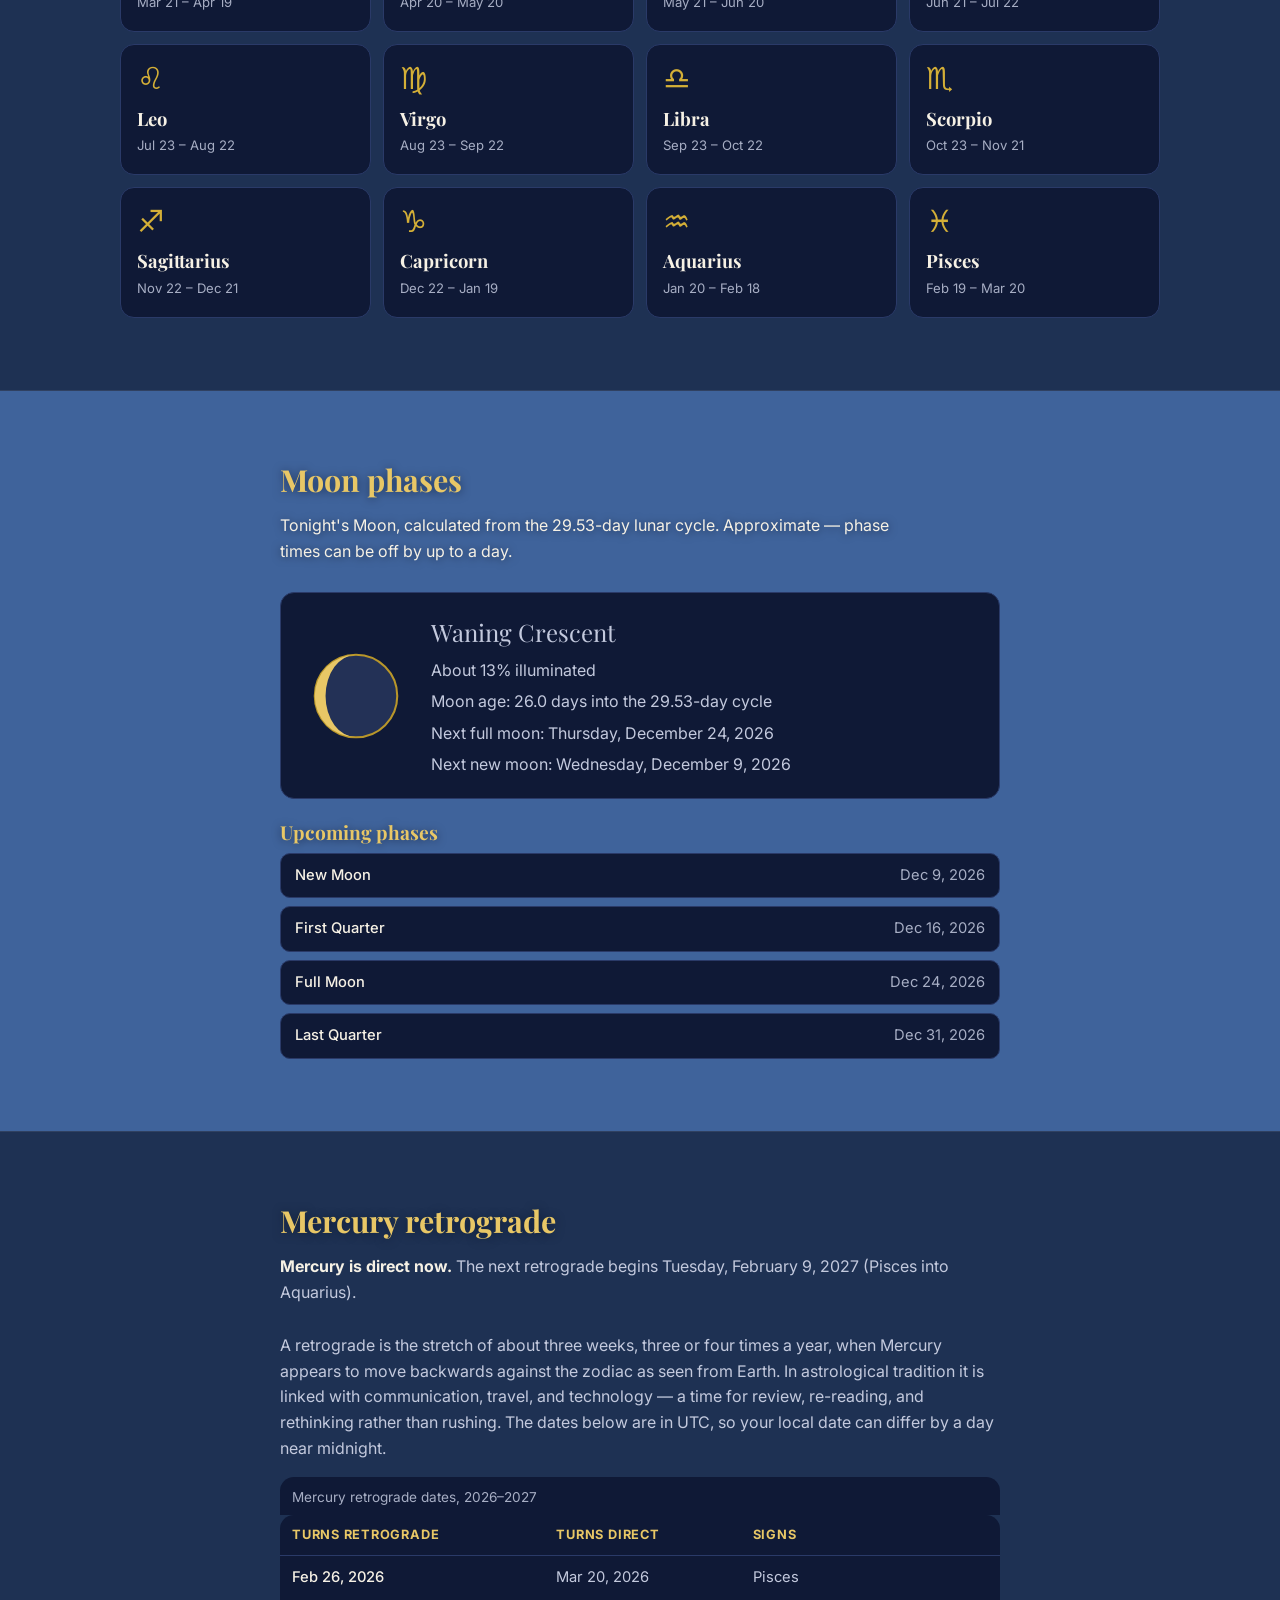
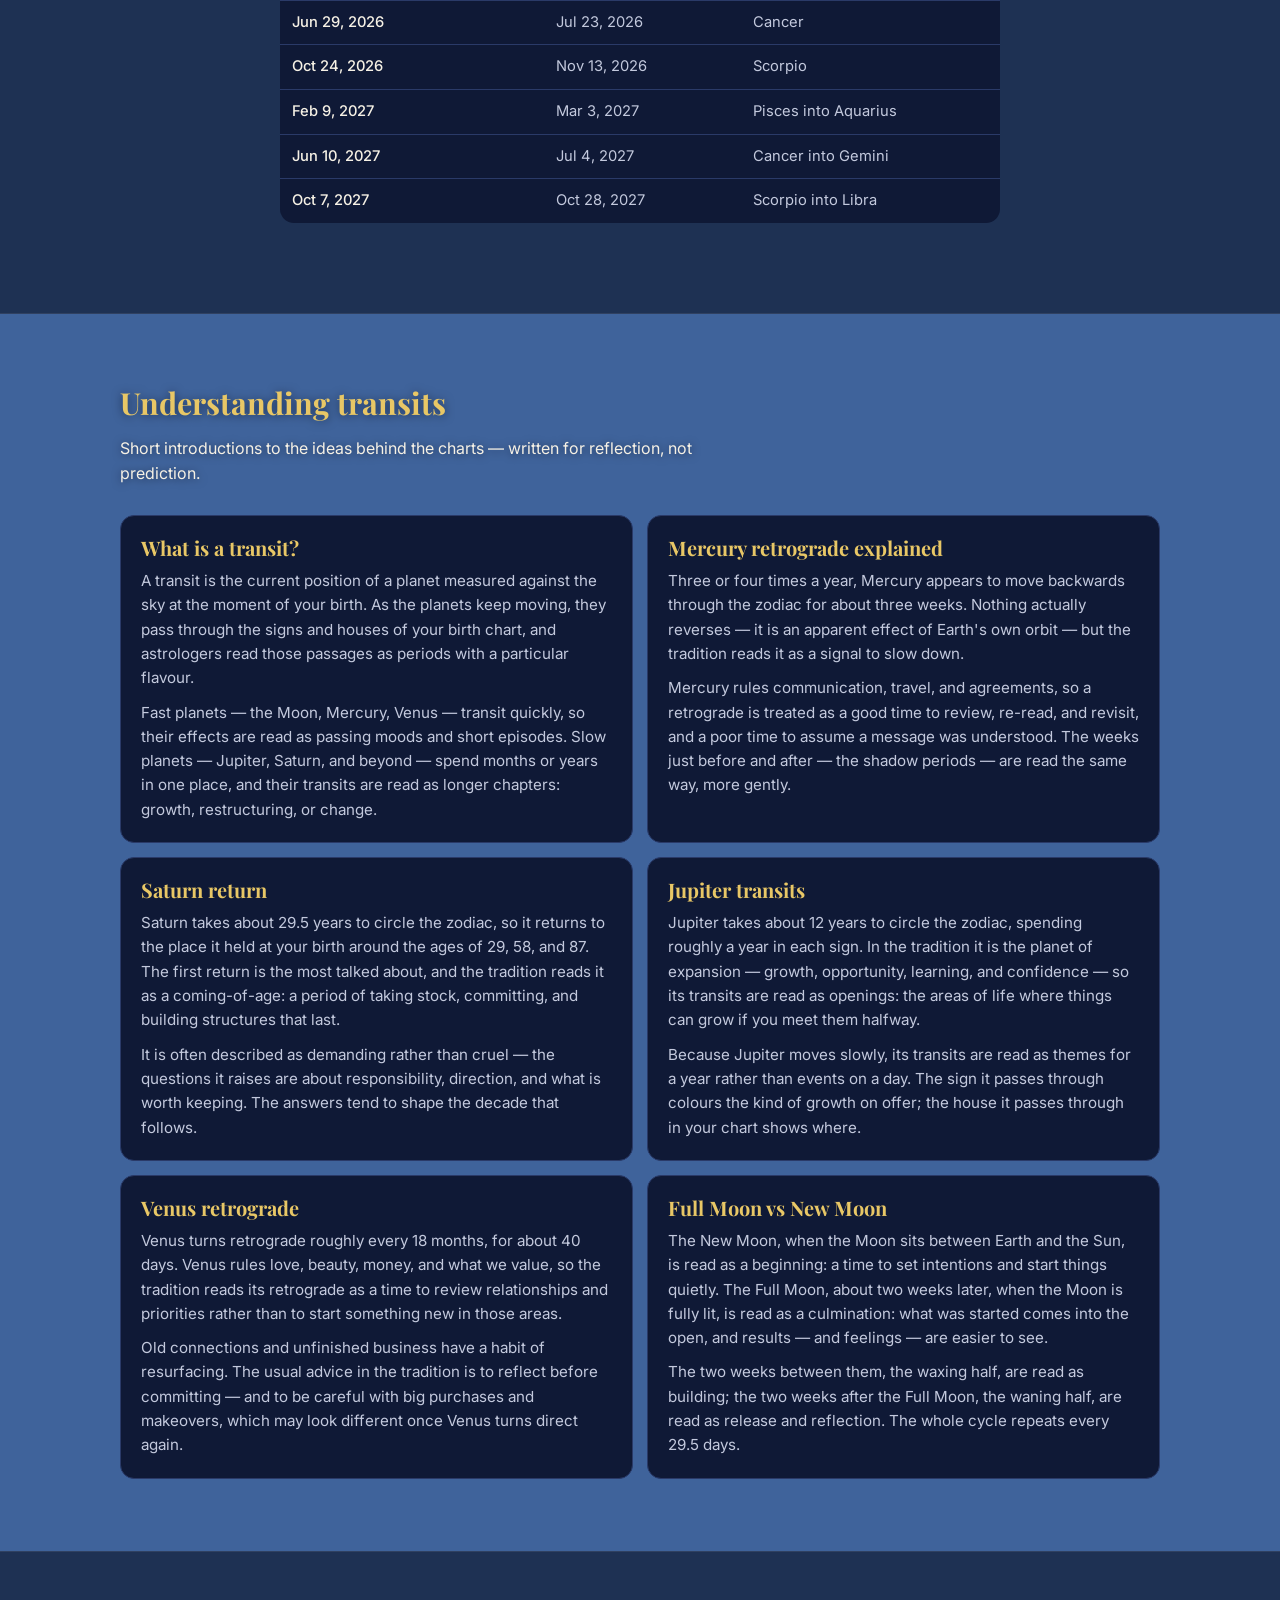
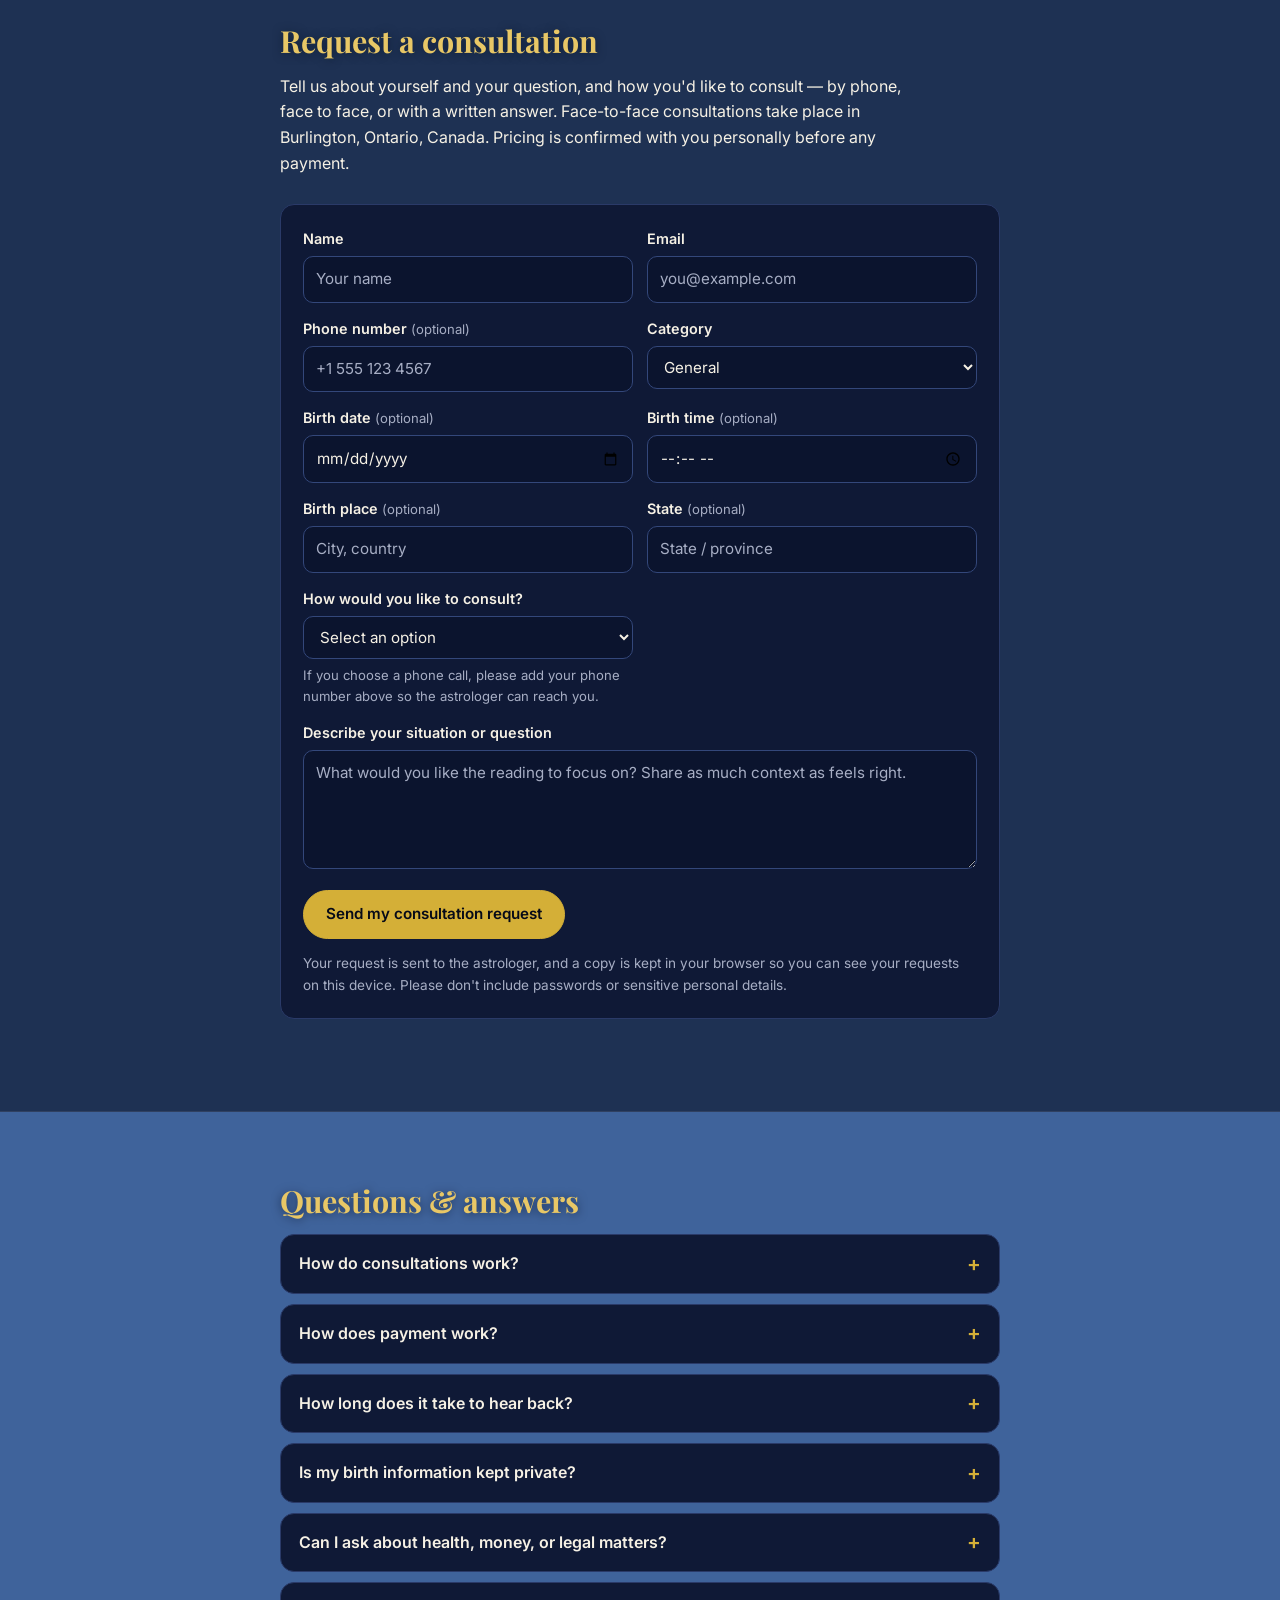
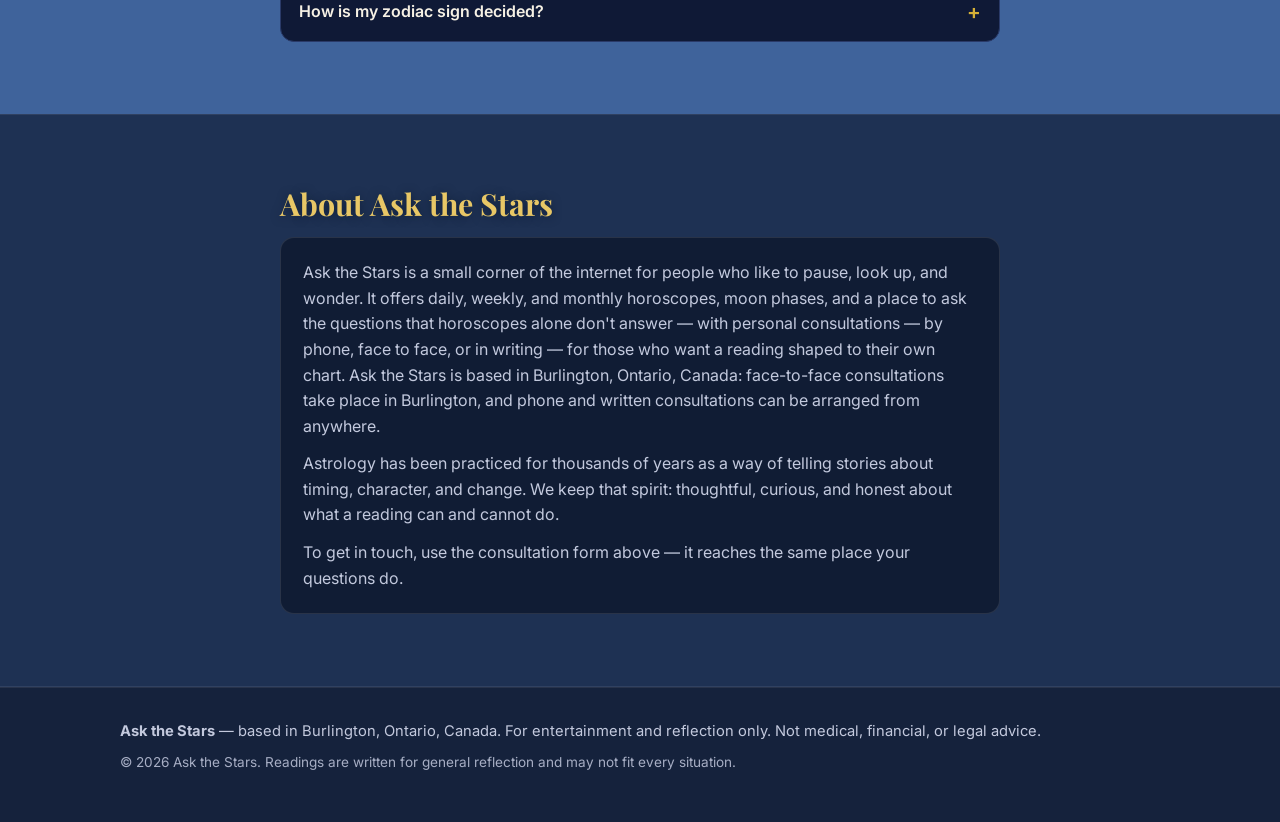
==== commit c1d61ff0: "Add slow star twinkle and planet drift animations" ====
--- a/index.html
+++ b/index.html
@@ -83,7 +83,8 @@
             </clipPath>
           </defs>
           <ellipse cx="280" cy="168" rx="262" ry="96" fill="none" stroke="rgba(255,255,255,0.28)" stroke-width="1" stroke-dasharray="3 6" />
-          <circle cx="72" cy="46" r="26" fill="#f6e7b8" mask="url(#moon-mask)" />
+          <g class="drift drift-moon"><circle cx="72" cy="46" r="26" fill="#f6e7b8" mask="url(#moon-mask)" /></g>
+          <g class="drift drift-sun">
           <g stroke="#e8c766" stroke-width="2" stroke-linecap="round">
             <line x1="492" y1="8" x2="492" y2="16" />
             <line x1="492" y1="58" x2="492" y2="66" />
@@ -95,19 +96,24 @@
             <line x1="475" y1="55" x2="470" y2="60" />
           </g>
           <circle cx="492" cy="37" r="20" fill="#e8c766" />
-          <circle cx="168" cy="98" r="8" fill="#b8a894" />
-          <circle cx="226" cy="112" r="12" fill="#ecd9ac" />
-          <circle cx="298" cy="120" r="10" fill="#c96f4a" />
+          </g>
+          <circle class="drift drift-mercury" cx="168" cy="98" r="8" fill="#b8a894" />
+          <circle class="drift drift-venus" cx="226" cy="112" r="12" fill="#ecd9ac" />
+          <circle class="drift drift-mars" cx="298" cy="120" r="10" fill="#c96f4a" />
+          <g class="drift drift-jupiter">
           <g clip-path="url(#jup-clip)">
             <circle cx="368" cy="106" r="18" fill="#d9a878" />
             <rect x="350" y="100" width="36" height="4" fill="#b9835a" opacity="0.8" />
             <rect x="350" y="110" width="36" height="3" fill="#e8c49a" opacity="0.8" />
           </g>
           <circle cx="368" cy="106" r="18" fill="none" stroke="#e8c49a" stroke-width="1" opacity="0.5" />
+          </g>
+          <g class="drift drift-saturn">
           <ellipse cx="446" cy="88" rx="26" ry="8" fill="none" stroke="#e8d9a8" stroke-width="3" transform="rotate(-18 446 88)" />
           <circle cx="446" cy="88" r="13" fill="#e3cf9e" />
           <ellipse cx="446" cy="88" rx="26" ry="8" fill="none" stroke="#f6e7b8" stroke-width="1.5" transform="rotate(-18 446 88)" opacity="0.7" />
-          <g fill="#ffffff" opacity="0.9">
+          </g>
+          <g class="hero-sparkles" fill="#ffffff" opacity="0.9">
             <path d="M120 30 l2 5 5 2 -5 2 -2 5 -2 -5 -5 -2 5 -2 z" />
             <path d="M262 60 l1.5 4 4 1.5 -4 1.5 -1.5 4 -1.5 -4 -4 -1.5 4 -1.5 z" />
             <path d="M410 52 l1.5 4 4 1.5 -4 1.5 -1.5 4 -1.5 -4 -4 -1.5 4 -1.5 z" />
--- a/styles.css
+++ b/styles.css
@@ -275,6 +275,101 @@
   }
 }
 
+/* Twinkling stars + slow planet drift. CSS only, and only opacity and
+   transform are animated, so the browser runs it all on the compositor
+   (GPU) without layout or paint work — no JavaScript, no performance cost. */
+body::before,
+body::after {
+  content: "";
+  position: fixed;
+  inset: 0;
+  z-index: -1;
+  pointer-events: none;
+  background-repeat: no-repeat;
+}
+
+body::before {
+  background-image:
+    radial-gradient(2px 2px at 10% 18%, #ffffff, transparent),
+    radial-gradient(1.5px 1.5px at 24% 6%, #ffe9a8, transparent),
+    radial-gradient(2px 2px at 38% 28%, #ffffff, transparent),
+    radial-gradient(1.5px 1.5px at 50% 14%, #ffe9a8, transparent),
+    radial-gradient(2px 2px at 63% 24%, #ffffff, transparent),
+    radial-gradient(1.5px 1.5px at 78% 8%, #ffffff, transparent),
+    radial-gradient(2.5px 2.5px at 90% 32%, #ffe9a8, transparent),
+    radial-gradient(2px 2px at 16% 52%, #ffffff, transparent),
+    radial-gradient(1.5px 1.5px at 30% 66%, #ffe9a8, transparent),
+    radial-gradient(2px 2px at 45% 52%, #ffffff, transparent),
+    radial-gradient(1.5px 1.5px at 58% 68%, #ffffff, transparent),
+    radial-gradient(2px 2px at 72% 52%, #ffe9a8, transparent),
+    radial-gradient(1.5px 1.5px at 86% 62%, #ffffff, transparent),
+    radial-gradient(2px 2px at 8% 84%, #ffe9a8, transparent),
+    radial-gradient(1.5px 1.5px at 28% 94%, #ffffff, transparent),
+    radial-gradient(2px 2px at 55% 80%, #ffffff, transparent),
+    radial-gradient(1.5px 1.5px at 70% 94%, #ffe9a8, transparent),
+    radial-gradient(2px 2px at 94% 80%, #ffffff, transparent);
+  opacity: 0.85;
+  animation: star-twinkle 4.5s ease-in-out infinite alternate;
+}
+
+body::after {
+  background-image:
+    radial-gradient(1.5px 1.5px at 14% 36%, #ffe9a8, transparent),
+    radial-gradient(2px 2px at 28% 18%, #ffffff, transparent),
+    radial-gradient(1.5px 1.5px at 42% 34%, #ffffff, transparent),
+    radial-gradient(2px 2px at 55% 44%, #ffe9a8, transparent),
+    radial-gradient(1.5px 1.5px at 68% 34%, #ffffff, transparent),
+    radial-gradient(2px 2px at 82% 48%, #ffffff, transparent),
+    radial-gradient(1.5px 1.5px at 94% 56%, #ffe9a8, transparent),
+    radial-gradient(2px 2px at 6% 64%, #ffffff, transparent),
+    radial-gradient(1.5px 1.5px at 20% 76%, #ffffff, transparent),
+    radial-gradient(2px 2px at 34% 60%, #ffe9a8, transparent),
+    radial-gradient(1.5px 1.5px at 48% 78%, #ffffff, transparent),
+    radial-gradient(2px 2px at 62% 86%, #ffffff, transparent),
+    radial-gradient(1.5px 1.5px at 76% 68%, #ffe9a8, transparent),
+    radial-gradient(2px 2px at 90% 92%, #ffffff, transparent),
+    radial-gradient(2.5px 2.5px at 38% 4%, #ffffff, transparent),
+    radial-gradient(2px 2px at 66% 2%, #ffe9a8, transparent);
+  opacity: 0.8;
+  animation: star-twinkle 6.5s ease-in-out -3s infinite alternate;
+}
+
+@keyframes star-twinkle {
+  from { opacity: 0.15; }
+  to { opacity: 0.95; }
+}
+
+/* Each planet drifts a few pixels on its own very slow cycle. */
+.drift {
+  animation: planet-drift 60s ease-in-out infinite alternate;
+}
+
+.drift-moon { --dx: 5px; --dy: -3px; animation-duration: 75s; }
+.drift-sun { --dx: -4px; --dy: 3px; animation-duration: 90s; }
+.drift-mercury { --dx: 6px; --dy: 4px; animation-duration: 45s; }
+.drift-venus { --dx: -6px; --dy: -3px; animation-duration: 55s; }
+.drift-mars { --dx: 5px; --dy: 5px; animation-duration: 65s; }
+.drift-jupiter { --dx: -5px; --dy: 4px; animation-duration: 80s; }
+.drift-saturn { --dx: 4px; --dy: -5px; animation-duration: 85s; }
+
+@keyframes planet-drift {
+  from { transform: translate(0, 0); }
+  to { transform: translate(var(--dx, 5px), var(--dy, -3px)); }
+}
+
+.hero-sparkles {
+  animation: star-twinkle 3.8s ease-in-out infinite alternate;
+}
+
+@media (prefers-reduced-motion: reduce) {
+  body::before,
+  body::after,
+  .drift,
+  .hero-sparkles {
+    animation: none;
+  }
+}
+
 /* Trust strip */
 .trust-strip {
   background: var(--wash);
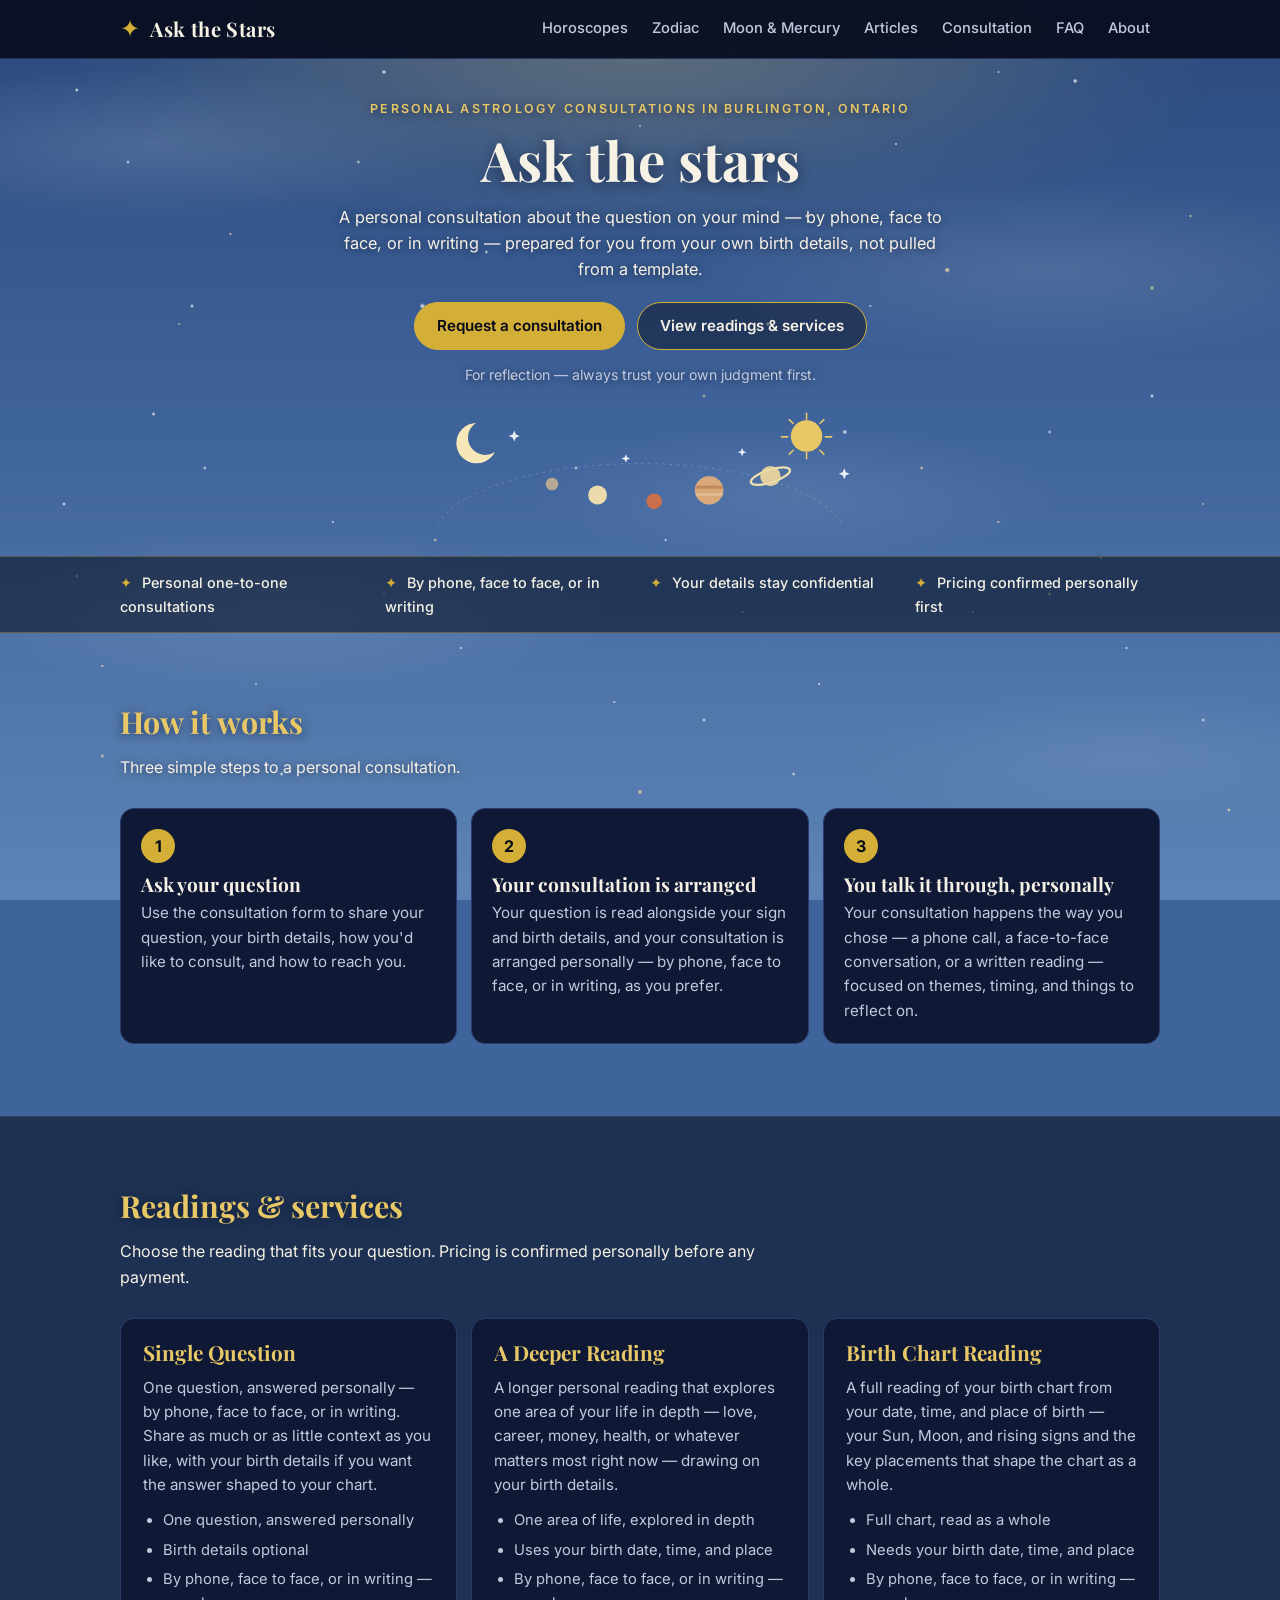
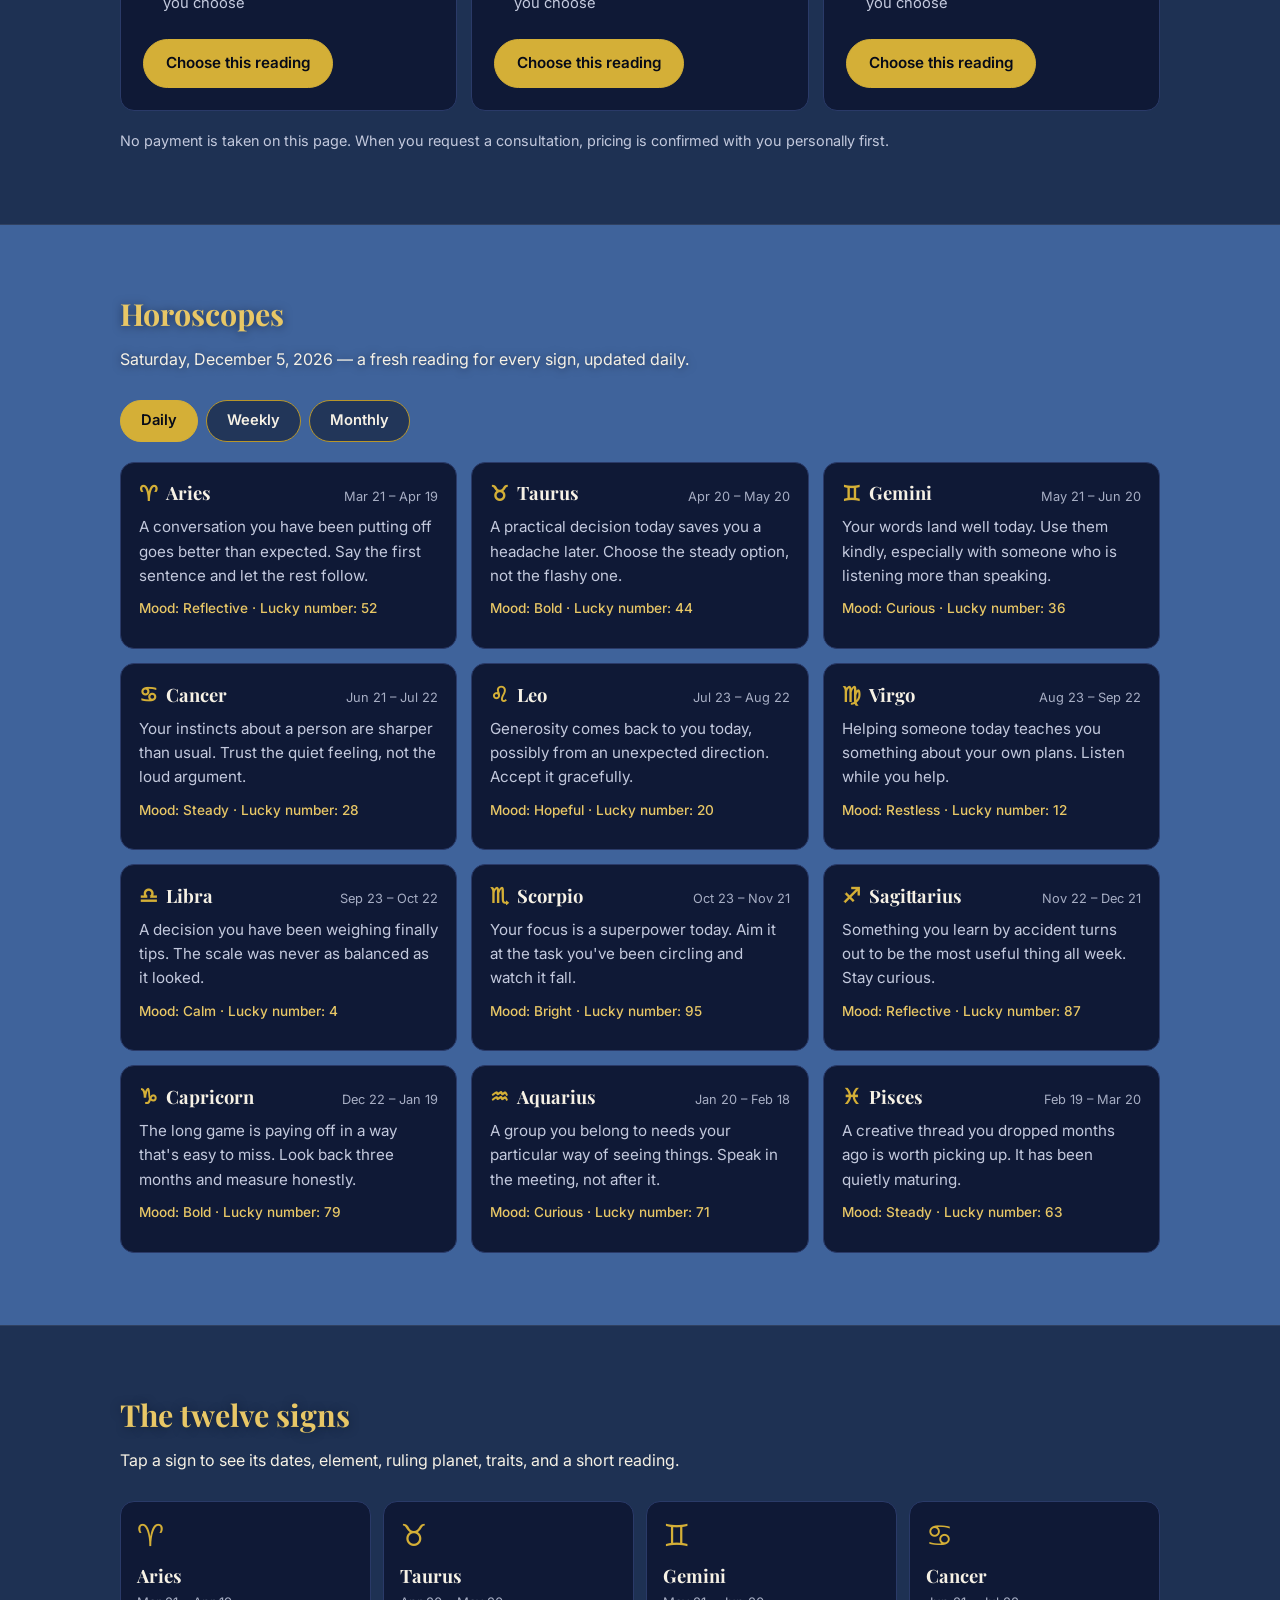
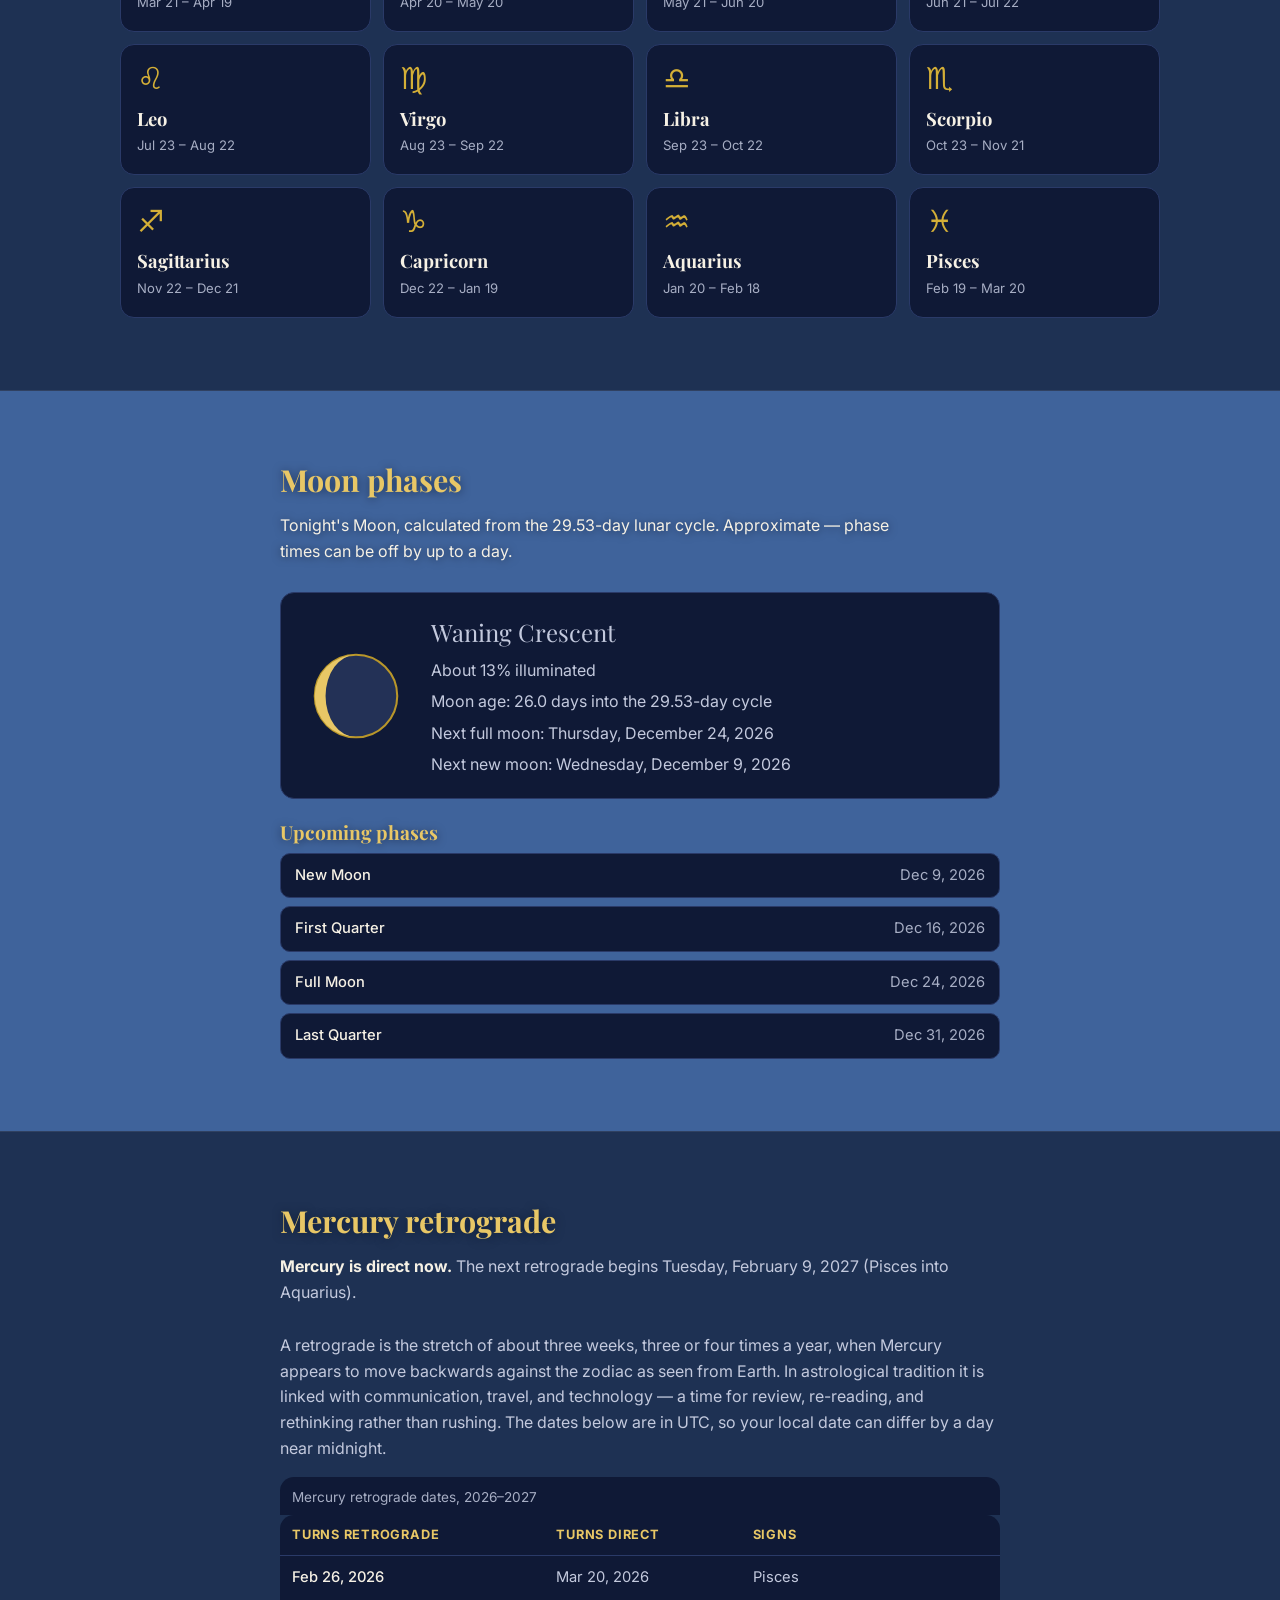
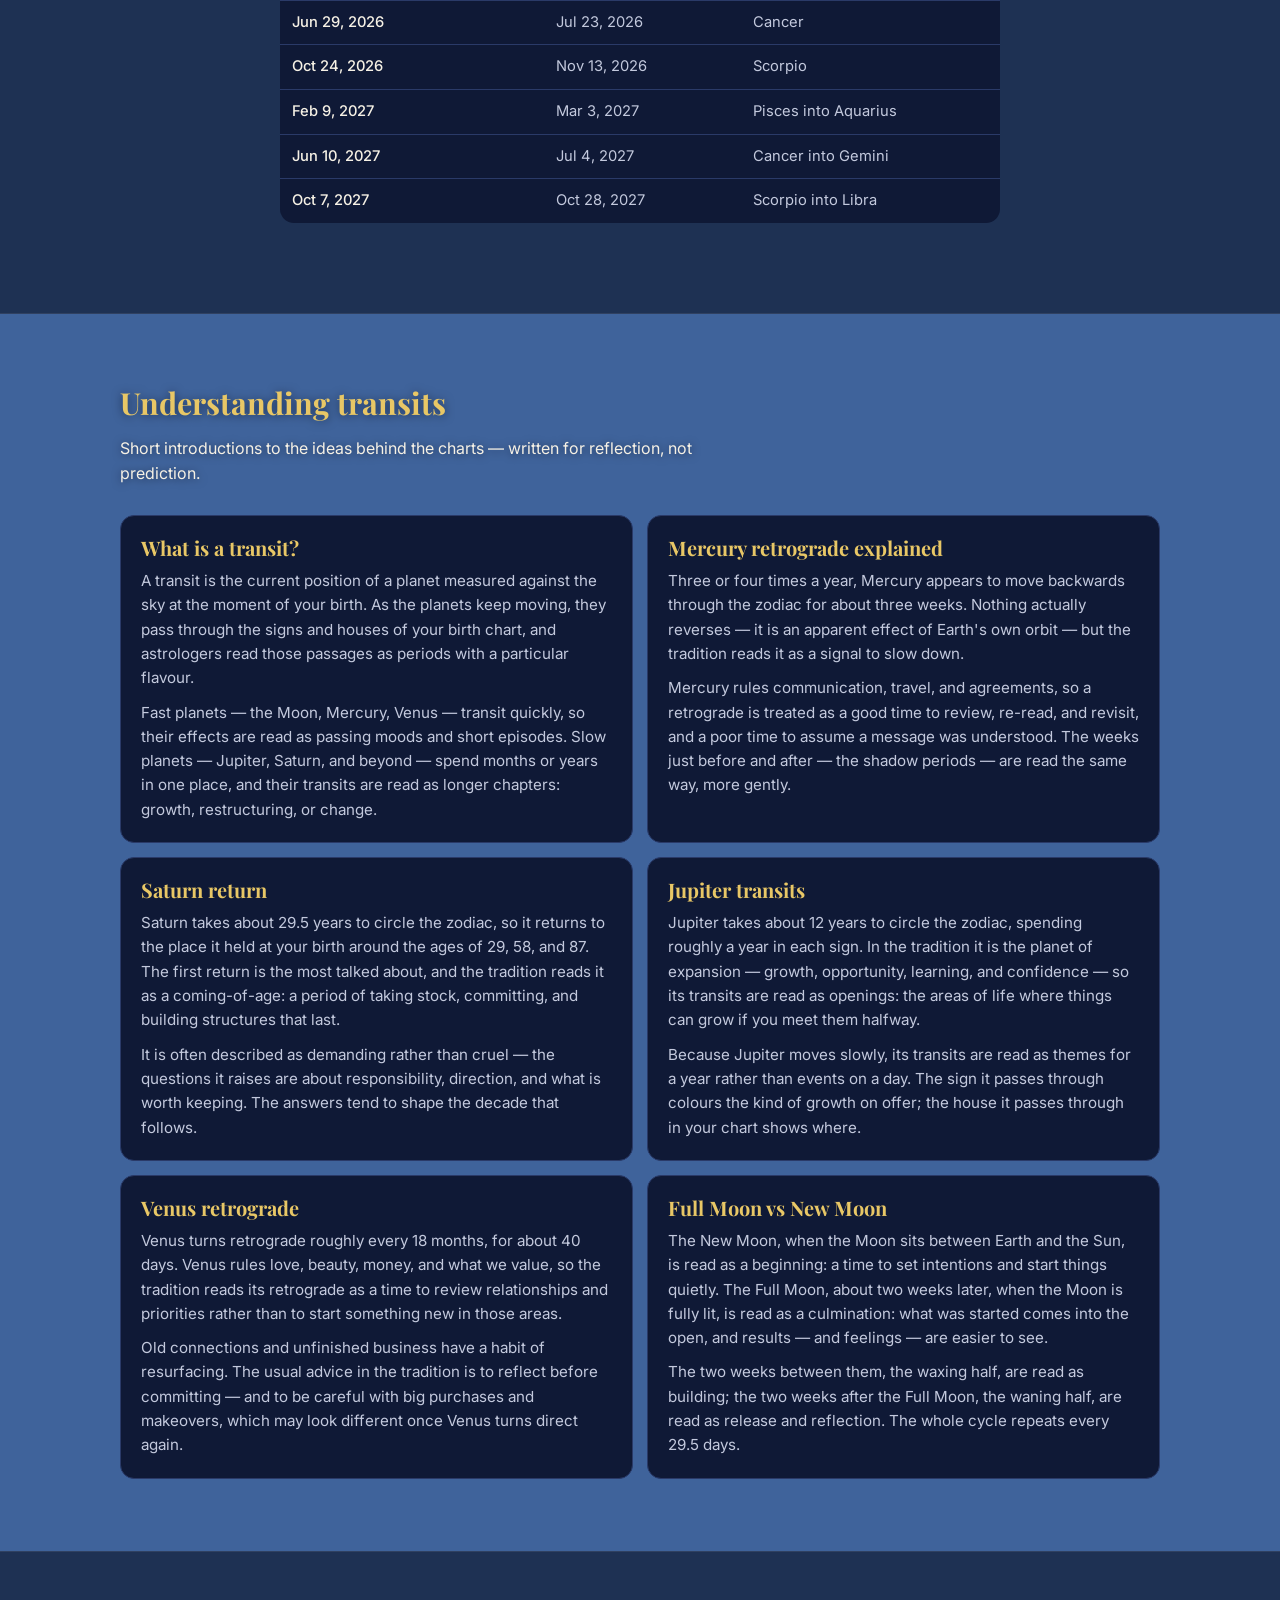
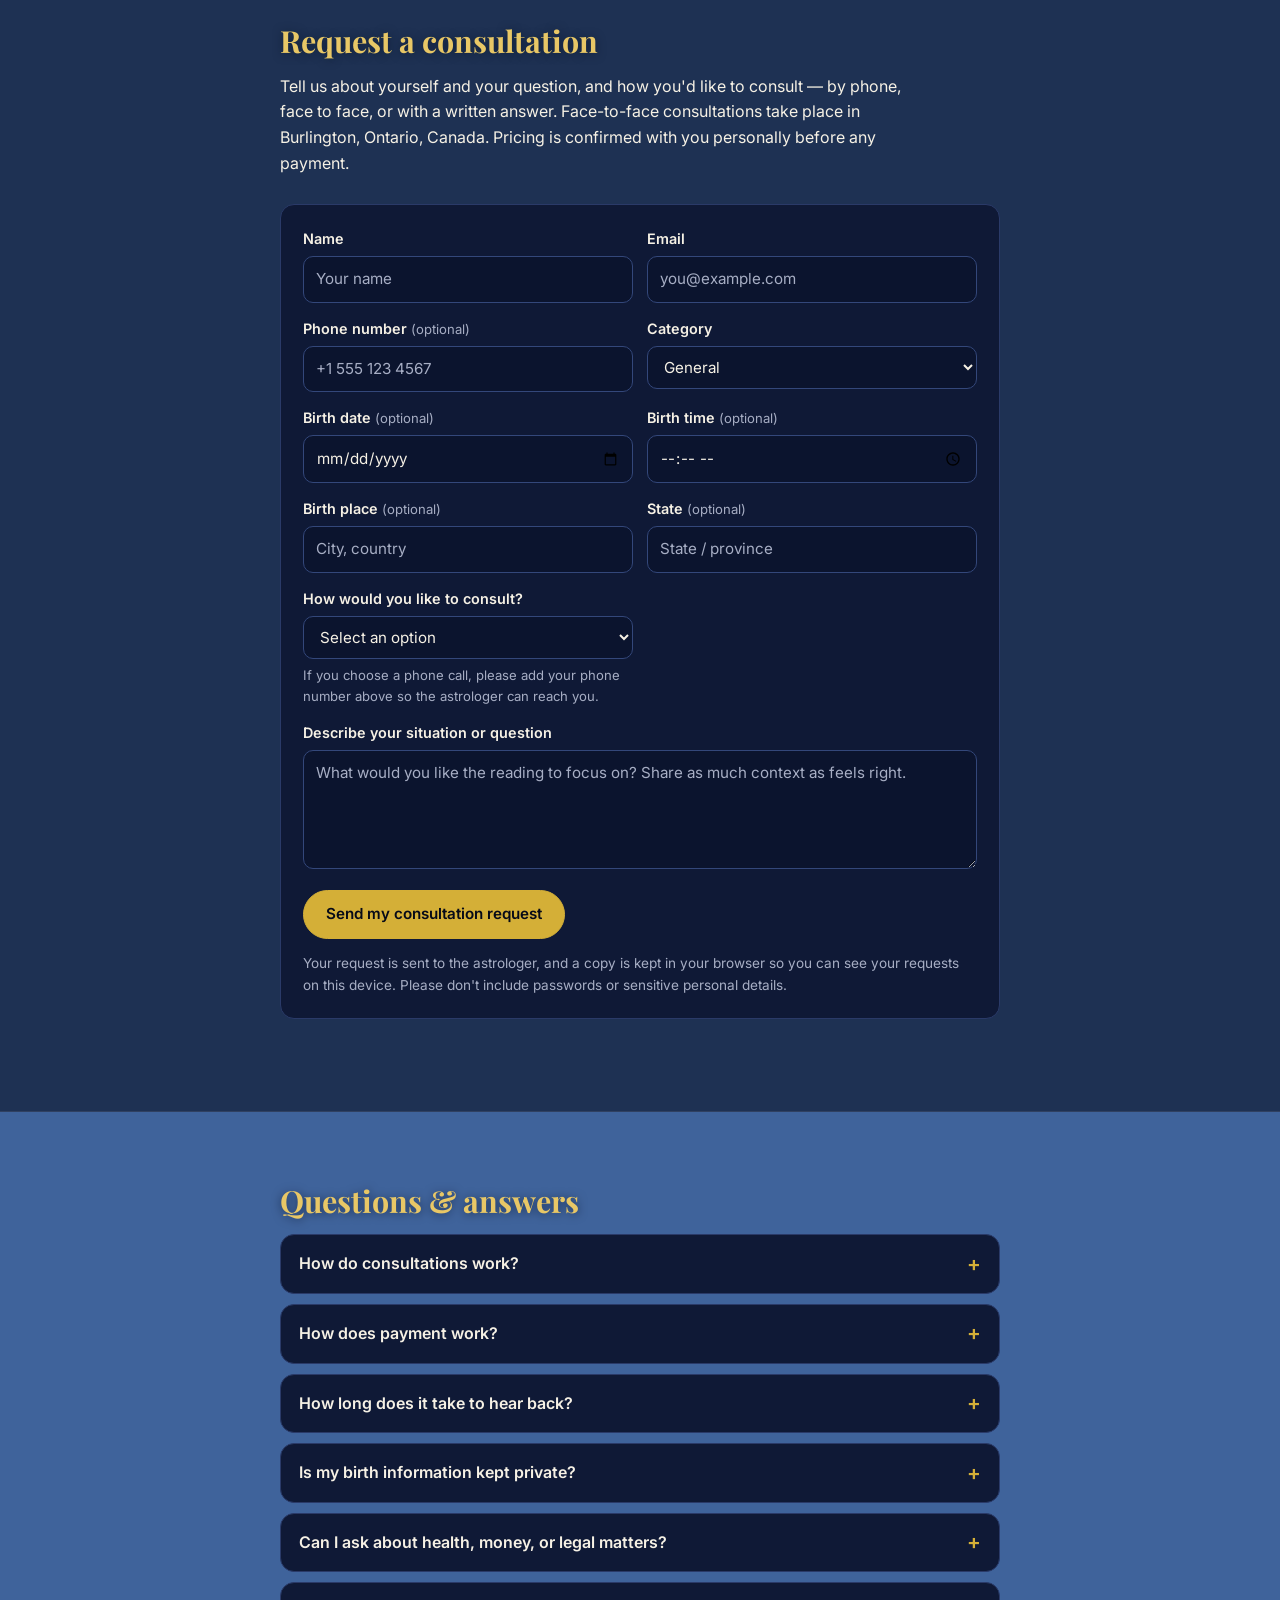
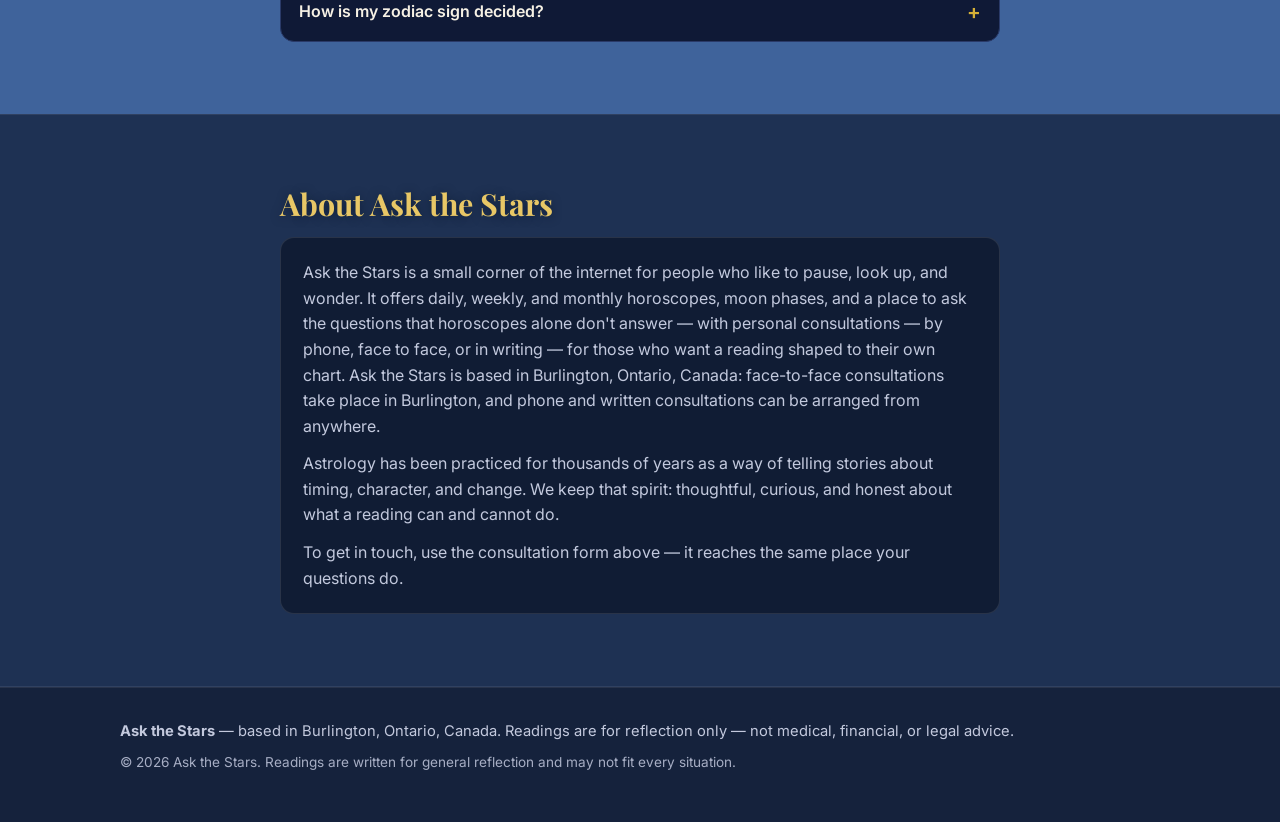
==== commit f6188550: "Remove for-entertainment wording from site copy" ====
--- a/index.html
+++ b/index.html
@@ -71,7 +71,7 @@
           <a class="button button-gold" href="#ask">Request a consultation</a>
           <a class="button button-outline" href="#services">View readings &amp; services</a>
         </div>
-        <p class="hero-note">For entertainment and reflection — always trust your own judgment first.</p>
+        <p class="hero-note">For reflection — always trust your own judgment first.</p>
         <svg class="celestial-art" viewBox="0 0 560 150" aria-hidden="true" focusable="false">
           <defs>
             <mask id="moon-mask">
@@ -462,7 +462,7 @@
           <details class="faq-item">
             <summary>Can I ask about health, money, or legal matters?</summary>
             <p>
-              You can ask, but readings here are for entertainment and reflection only.
+              You can ask, but readings here are for reflection only.
               They are not medical, financial, or legal advice. For decisions in those
               areas, please speak to a qualified professional.
             </p>
@@ -537,7 +537,7 @@
 
   <footer class="site-footer">
     <div class="container">
-      <p><strong>Ask the Stars</strong> — based in Burlington, Ontario, Canada. For entertainment and reflection only. Not medical, financial, or legal advice.</p>
+      <p><strong>Ask the Stars</strong> — based in Burlington, Ontario, Canada. Readings are for reflection only — not medical, financial, or legal advice.</p>
       <p class="footer-small">&copy; <span id="footer-year">2026</span> Ask the Stars. Readings are written for general reflection and may not fit every situation.</p>
     </div>
   </footer>
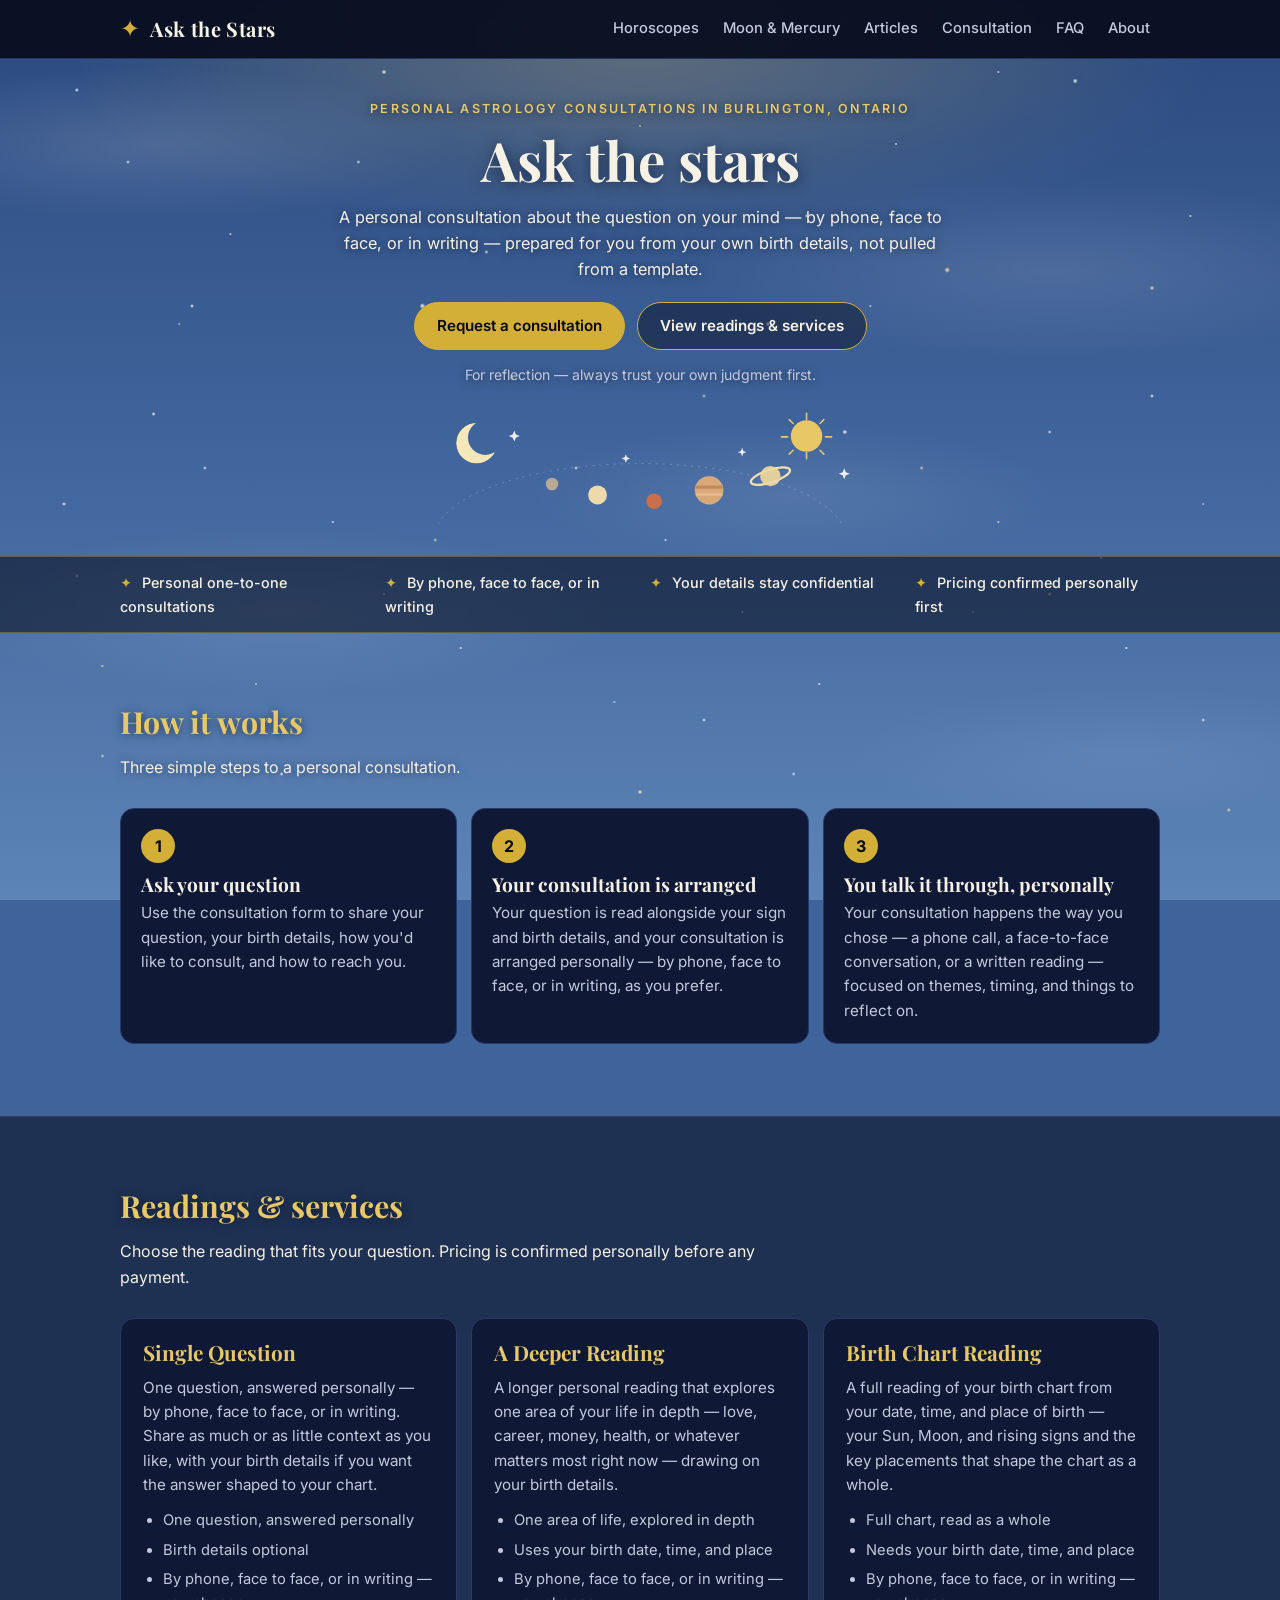
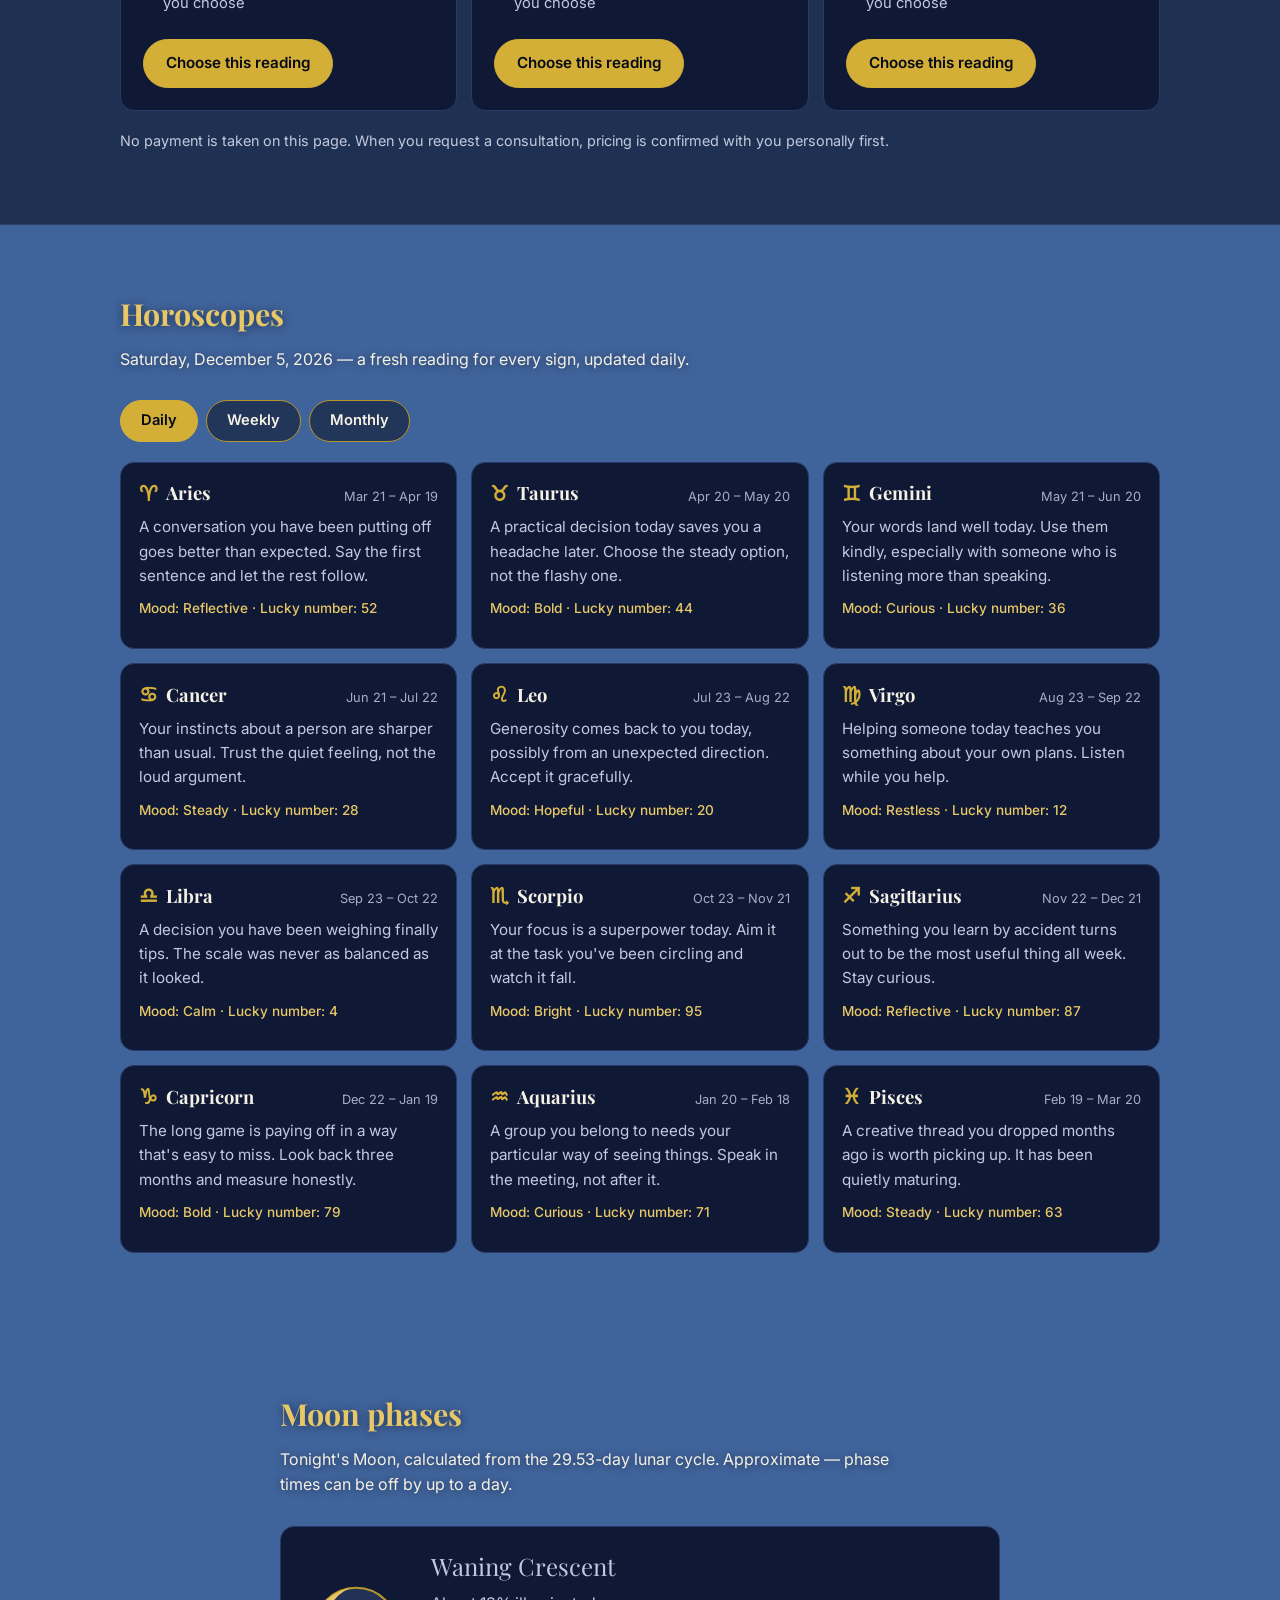
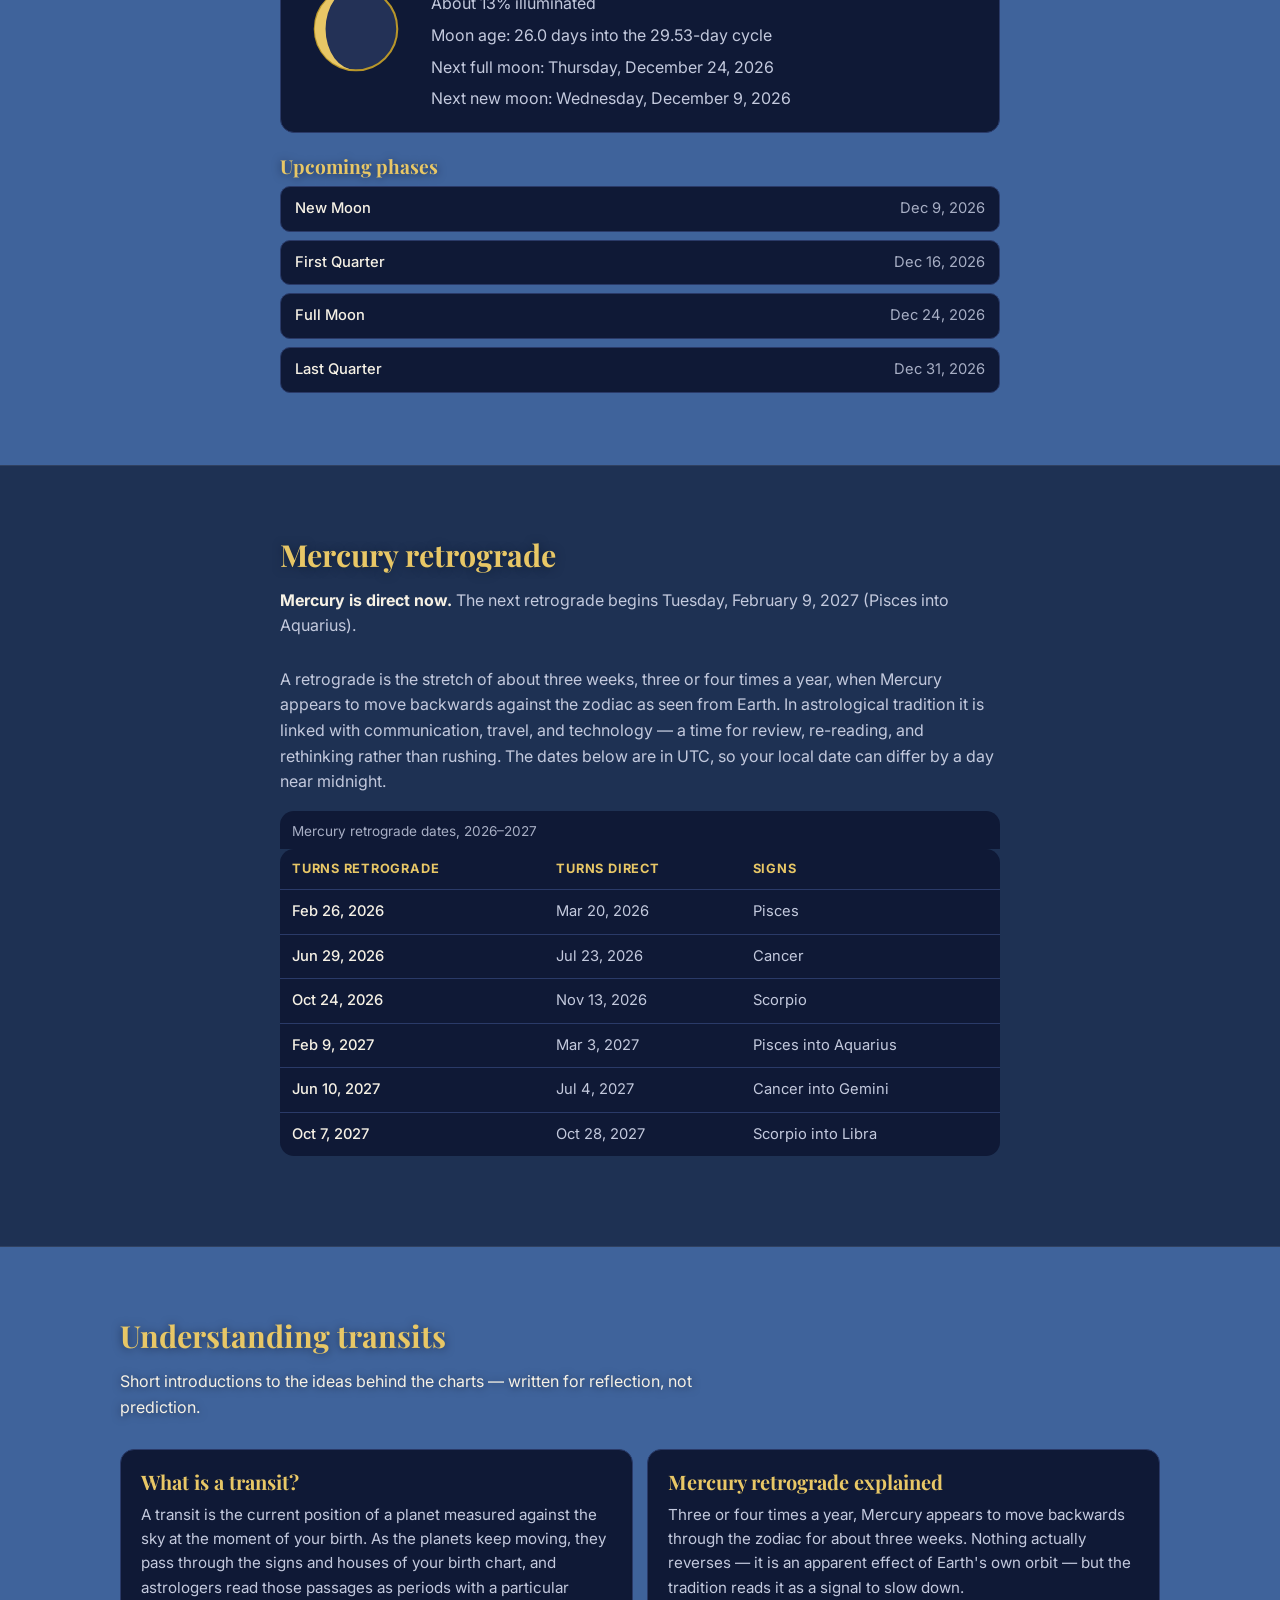
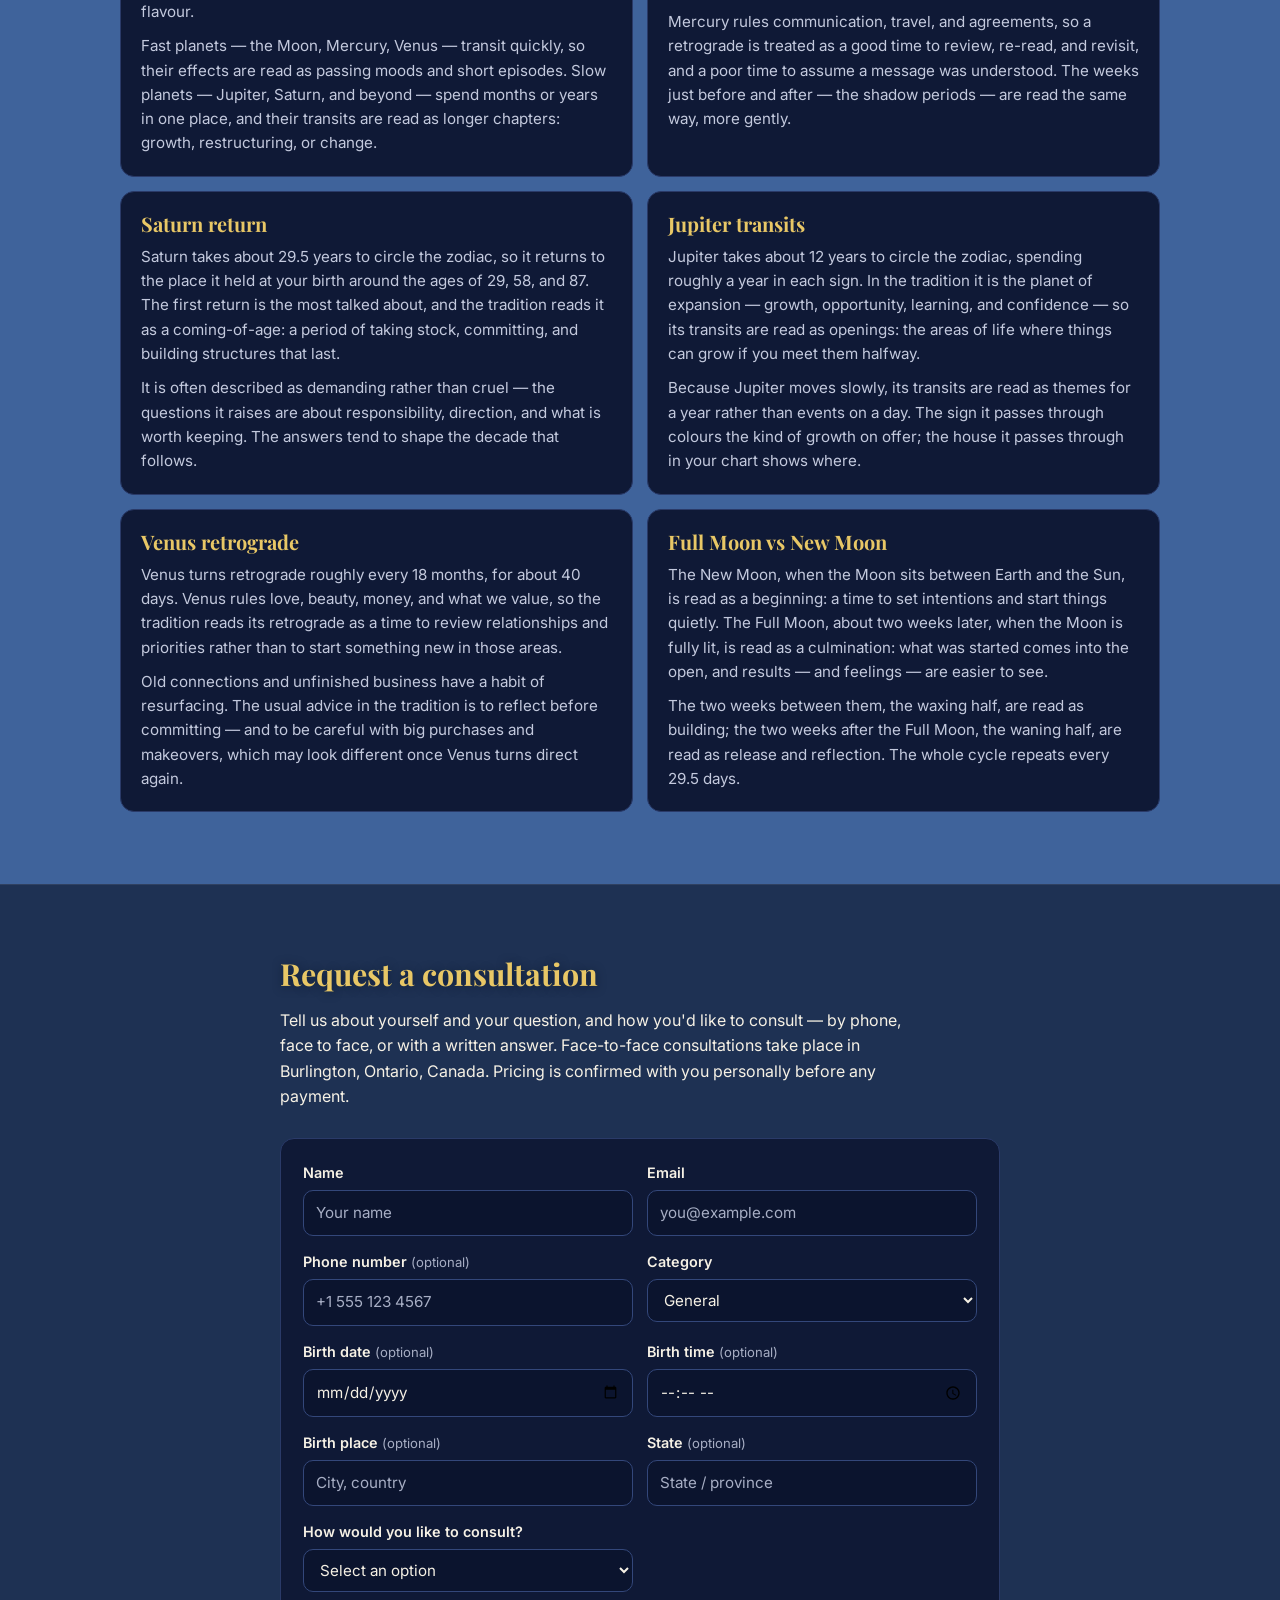
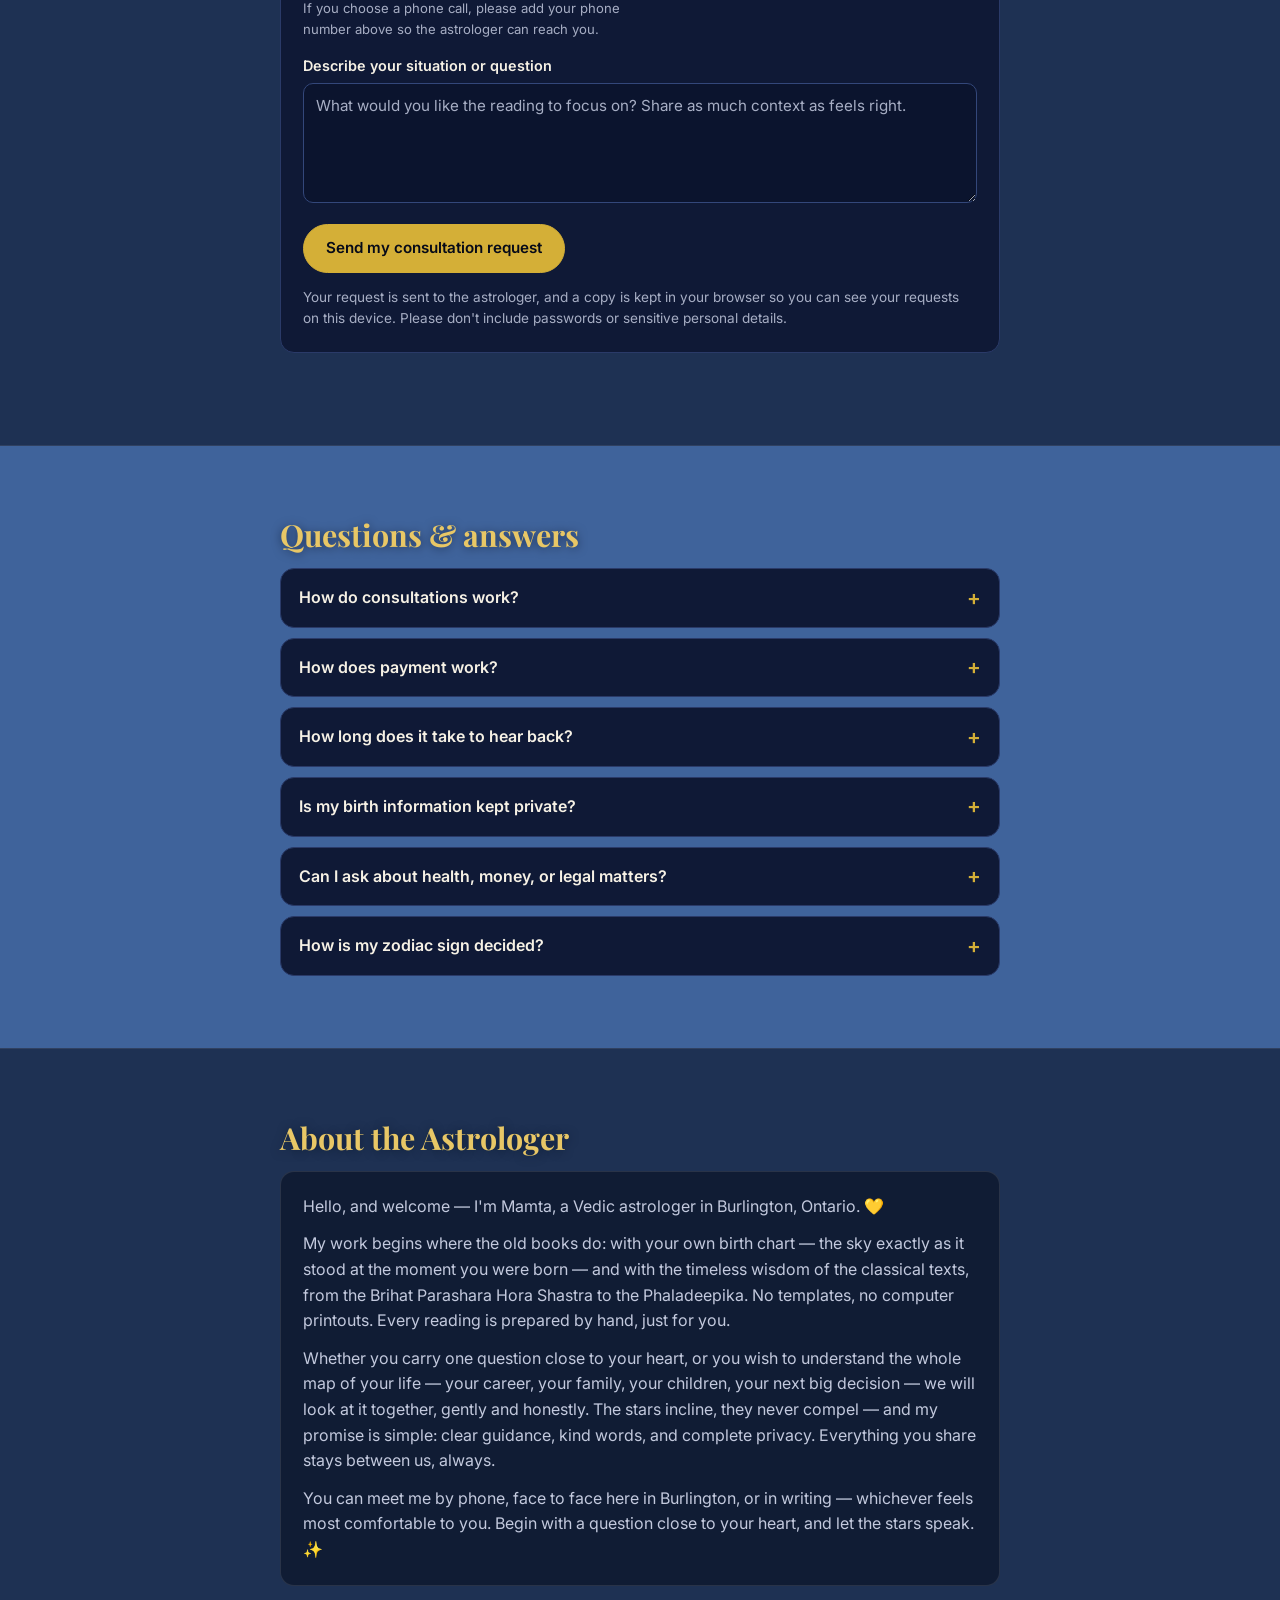
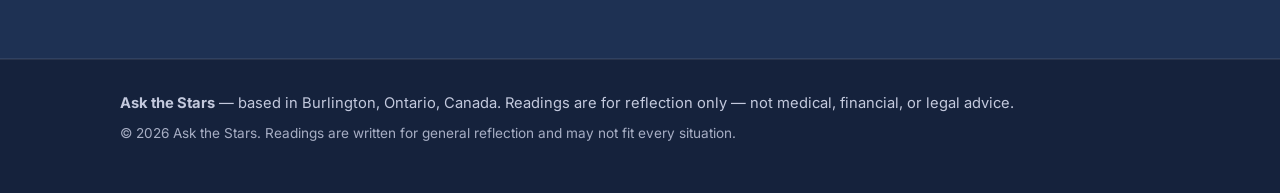
==== commit 7cf8d57b: "Add Mamta about section, remove twelve signs section" ====
--- a/index.html
+++ b/index.html
@@ -46,7 +46,6 @@
       </a>
       <nav class="site-nav" aria-label="Main navigation">
         <a href="#horoscope">Horoscopes</a>
-        <a href="#zodiac">Zodiac</a>
         <a href="#moon">Moon &amp; Mercury</a>
         <a href="#articles">Articles</a>
         <a href="#ask">Consultation</a>
@@ -210,17 +209,6 @@
           <button type="button" class="period-tab" role="tab" data-period="monthly" aria-selected="false">Monthly</button>
         </div>
         <div class="horoscope-grid" id="horoscope-grid">
-          <!-- Rendered by app.js -->
-        </div>
-      </div>
-    </section>
-
-    <!-- Zodiac -->
-    <section class="section section-alt" id="zodiac" aria-labelledby="zodiac-heading">
-      <div class="container">
-        <h2 id="zodiac-heading">The twelve signs</h2>
-        <p class="section-intro">Tap a sign to see its dates, element, ruling planet, traits, and a short reading.</p>
-        <div class="zodiac-grid" id="zodiac-grid">
           <!-- Rendered by app.js -->
         </div>
       </div>
@@ -482,58 +470,24 @@
     <!-- About -->
     <section class="section section-alt" id="about" aria-labelledby="about-heading">
       <div class="container narrow">
-        <h2 id="about-heading">About Ask the Stars</h2>
+        <h2 id="about-heading">About the Astrologer</h2>
         <div class="about-panel">
           <p>
-            Ask the Stars is a small corner of the internet for people who like to
-            pause, look up, and wonder. It offers daily, weekly, and monthly
-            horoscopes, moon phases, and a
-            place to ask the questions that horoscopes alone don't answer — with
-            personal consultations — by phone, face to face, or in writing —
-            for those who want a reading shaped to their own chart. Ask the
-            Stars is based in Burlington, Ontario, Canada: face-to-face
-            consultations take place in Burlington, and phone and written
-            consultations can be arranged from anywhere.
+            Hello, and welcome — I'm Mamta, a Vedic astrologer in Burlington, Ontario. 💛
           </p>
           <p>
-            Astrology has been practiced for thousands of years as a way of
-            telling stories about timing, character, and change. We keep that
-            spirit: thoughtful, curious, and honest about what a reading can and
-            cannot do.
+            My work begins where the old books do: with your own birth chart — the sky exactly as it stood at the moment you were born — and with the timeless wisdom of the classical texts, from the Brihat Parashara Hora Shastra to the Phaladeepika. No templates, no computer printouts. Every reading is prepared by hand, just for you.
           </p>
           <p>
-            To get in touch, use the consultation form above — it reaches the
-            same place your questions do.
+            Whether you carry one question close to your heart, or you wish to understand the whole map of your life — your career, your family, your children, your next big decision — we will look at it together, gently and honestly. The stars incline, they never compel — and my promise is simple: clear guidance, kind words, and complete privacy. Everything you share stays between us, always.
           </p>
+          <p>
+            You can meet me by phone, face to face here in Burlington, or in writing — whichever feels most comfortable to you. Begin with a question close to your heart, and let the stars speak. ✨
+          </p>
         </div>
       </div>
     </section>
   </main>
-
-  <!-- Sign detail dialog -->
-  <div class="dialog-backdrop" id="sign-dialog-backdrop" hidden>
-    <div class="dialog" role="dialog" aria-modal="true" aria-labelledby="dialog-sign-name" id="sign-dialog">
-      <button class="dialog-close" type="button" id="dialog-close" aria-label="Close">&times;</button>
-      <p class="dialog-glyph" id="dialog-sign-glyph" aria-hidden="true"></p>
-      <h3 id="dialog-sign-name"></h3>
-      <p class="dialog-dates" id="dialog-sign-dates"></p>
-      <dl class="dialog-facts">
-        <div>
-          <dt>Element</dt>
-          <dd id="dialog-sign-element"></dd>
-        </div>
-        <div>
-          <dt>Ruling planet</dt>
-          <dd id="dialog-sign-ruler"></dd>
-        </div>
-        <div>
-          <dt>Traits</dt>
-          <dd id="dialog-sign-traits"></dd>
-        </div>
-      </dl>
-      <p class="dialog-reading" id="dialog-sign-reading"></p>
-    </div>
-  </div>
 
   <footer class="site-footer">
     <div class="container">
